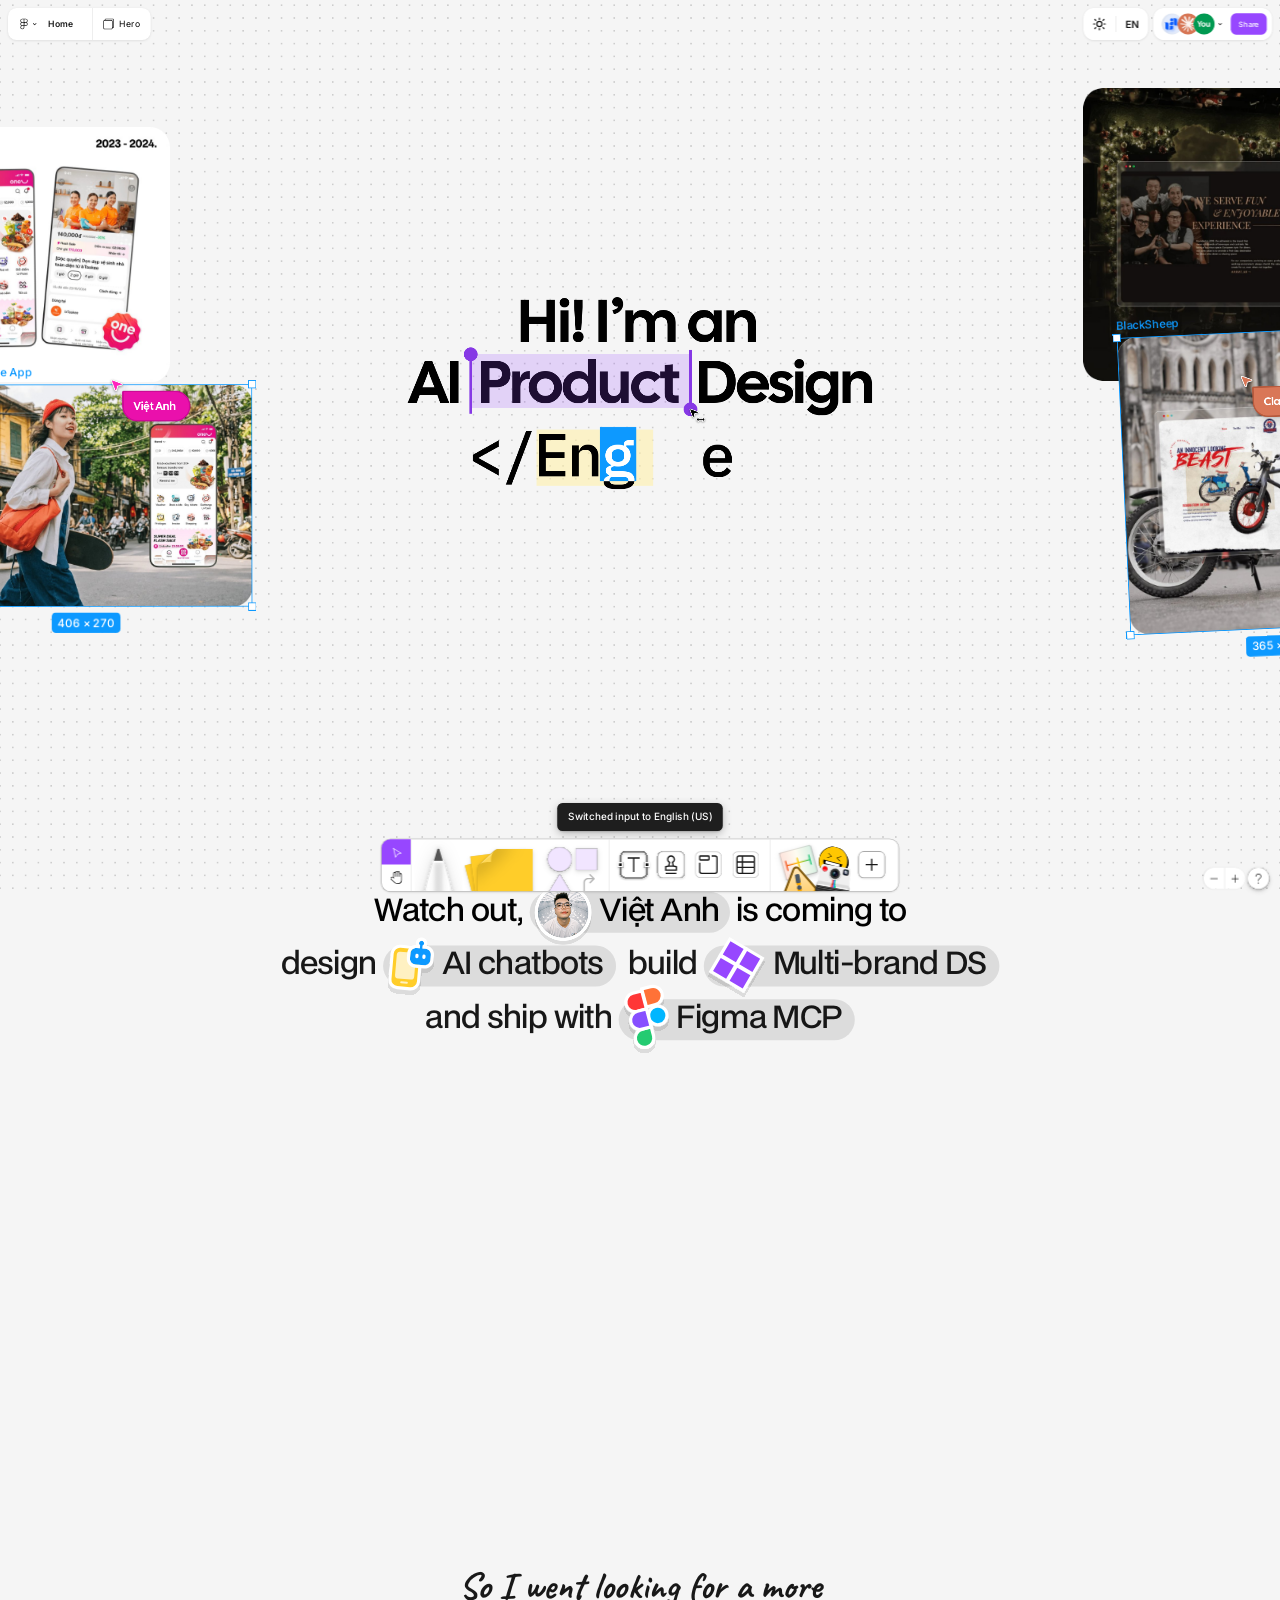
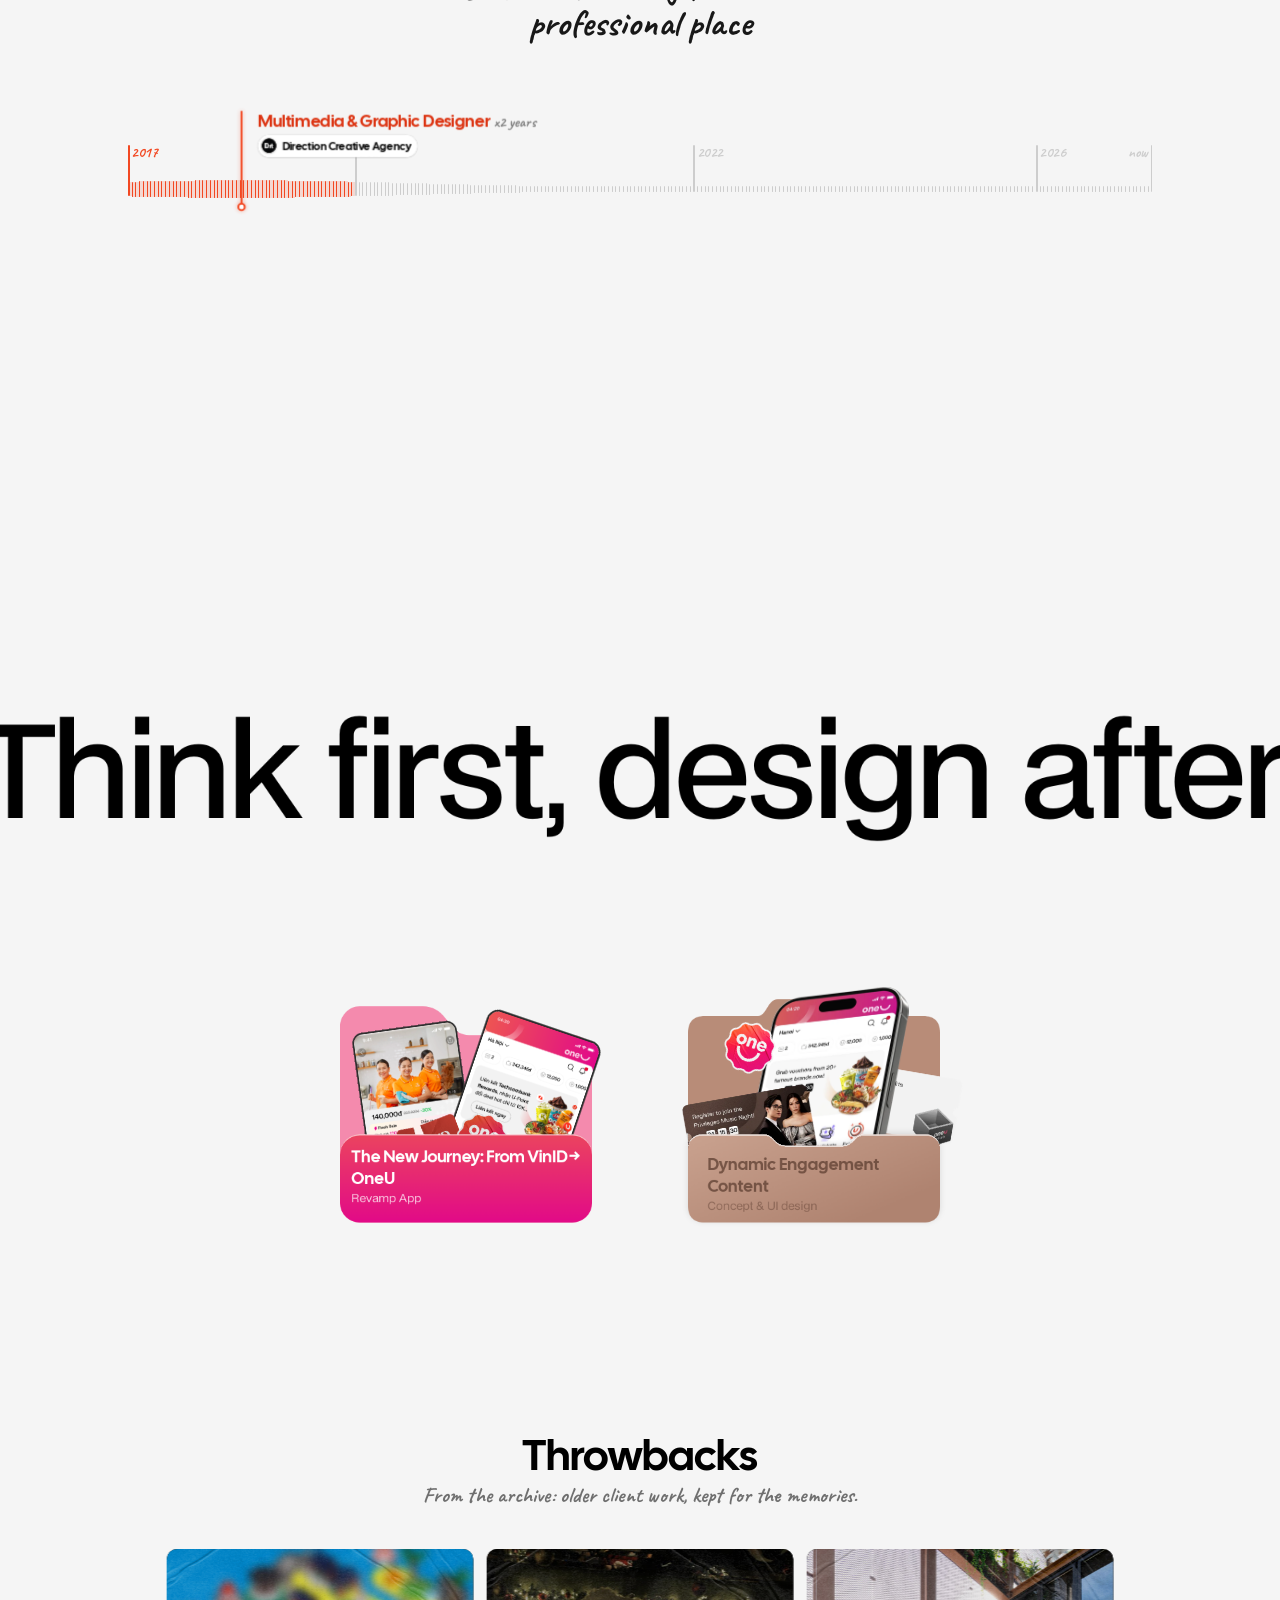
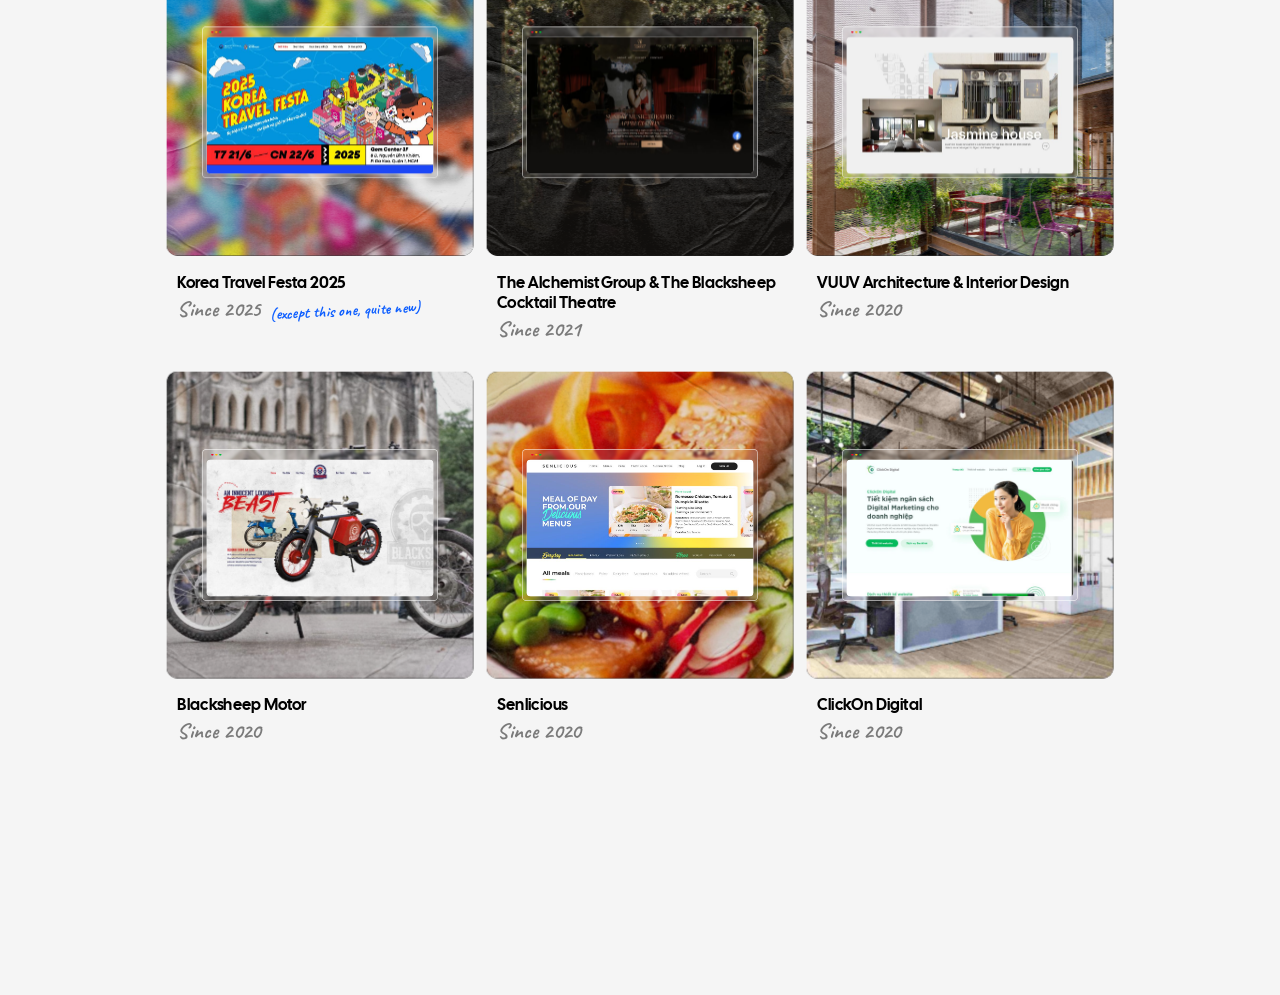
==== index.html @ fad022b9 "Experience copy tweaks, playground aside note in hand-note blue Co-Authored-By: Claude Opus 5.5 <nor" ====
<!doctype html>
<html lang="en">
<head>
<meta charset="utf-8">
<meta name="viewport" content="width=device-width, initial-scale=1">
<title>VietAnh - an AI Product Design &lt;/Engineer&gt;</title>
<link rel="icon" type="image/png" sizes="32x32" href="assets/shared/favicon.png">
<script>if(!matchMedia("(prefers-reduced-motion: reduce)").matches)document.documentElement.classList.add("intro-on")</script>
<script>(function(){var t;try{t=localStorage.getItem("theme")}catch(e){}if(t!=="dark")t="light";document.documentElement.setAttribute("data-theme",t)})()</script>
<script>(function(){var l;try{l=localStorage.getItem("lang")}catch(e){}document.documentElement.lang=l==="vi"?"vi":"en"})()</script>
<link rel="preload" as="image" href="assets/home/avatar/avatar-cutout.png">
<link rel="preload" as="font" type="font/otf" href="assets/shared/fonts/BDOGrotesk-Medium.otf" crossorigin>
<link rel="preload" as="font" type="font/otf" href="assets/shared/fonts/BDOGrotesk-Regular.otf" crossorigin>
<link rel="preconnect" href="https://fonts.googleapis.com">
<link rel="preconnect" href="https://fonts.gstatic.com" crossorigin>
<link href="https://fonts.googleapis.com/css2?family=Bangers&family=Cal+Sans&family=IBM+Plex+Mono:wght@500&family=Inter:wght@400;500;600&display=swap" rel="stylesheet">
<link rel="stylesheet" href="css/base/type.css?v=vfk1">
<link rel="stylesheet" href="css/pages/spotlight.css">
<link rel="stylesheet" href="css/pages/thumb.css">
<link rel="stylesheet" href="css/pages/about.css?v=2">
<link rel="stylesheet" href="css/pages/work.css">
<link rel="stylesheet" href="css/pages/marquee.css">
<link rel="stylesheet" href="css/pages/experience.css?v=2">
<link rel="stylesheet" href="css/pages/playground.css?v=2">
<link rel="stylesheet" href="css/base/theme.css">
<link rel="stylesheet" href="css/base/mobile.css">
</head>
<body>
<div class="dim-overlay" aria-hidden="true"></div>
<section class="thumb" data-stage-w="1920" data-stage-h="1080" data-fit="contain" data-mobile-w="700" data-section-name="Hero">
  <div class="thumb-stage">
   <div class="hero-img hero-img--apps" data-fx="apps"><img src="assets/home/hero/apps.jpg" alt="" decoding="async"></div>
   <div class="hero-img hero-img--street" data-fx="street"><img src="assets/home/hero/street.jpg" alt="" decoding="async"></div>
   <div class="hero-img hero-img--dark" data-fx="dark"><img src="assets/home/hero/dark.jpg" alt="" decoding="async"></div>
   <div class="hero-img hero-img--moto" data-fx="moto"><img src="assets/home/hero/moto.jpg" alt="" decoding="async"></div>
   <div class="hero-pos"><div class="hero-fx">
   <div class="hero-cluster">
    <div class="hl-yellow" aria-hidden="true"></div>
    <div class="framing" aria-hidden="true"><i class="fr-l"></i><i class="fr-t"></i><i class="fr-r"></i><i class="fr-b"></i><i class="fr-h fr-h--tl"></i><i class="fr-h fr-h--tr"></i><i class="fr-h fr-h--bl"></i><i class="fr-h fr-h--br"></i></div>
    <h1 class="headline">
      <span class="hl-hi">Hi! I’m an</span>
      <span class="hl-ai">AI  Product  Design</span>
      <span class="hl-eng">&lt;/Engineer&gt;</span>
    </h1>
    <div class="select" aria-hidden="true">
      <div class="select-bg"></div>
      <div class="handle handle--l"><img src="assets/home/thumb/handle.svg" alt=""><i></i></div>
      <div class="handle handle--r"><img src="assets/home/thumb/handle.svg" alt=""><i></i></div>
    </div>

    <img class="intro-cursor" src="assets/home/thumb/cursor-black-move-h.svg" alt="" aria-hidden="true">
    <div class="badge-vibe"><span>[VIbecode]</span></div>
   </div>
   </div></div>

  </div>
  <div class="toast" role="status" aria-live="polite"></div>
  <div class="pill-left">
    <button class="pl-menu" type="button" aria-haspopup="menu" aria-label="Figma menu"><span class="pl-logo"><img src="assets/home/thumb/figma.svg" alt=""></span><img class="pl-chev" src="assets/shared/icons/chevron.svg" alt=""></button>
    <span class="pl-file">Home</span>
    <span class="pl-div"></span>
    <span class="pl-page"><img src="assets/shared/icons/pages.svg" alt=""><span class="pl-track" id="pl-track" aria-live="polite"><span class="pl-item">Hero</span></span></span>
  </div>

  <div class="sidebar-right">
    <div class="pref-combo">
    <button class="theme-toggle" type="button" aria-label="Switch to dark mode" aria-pressed="false">
      <svg class="tt-sun" viewBox="0 0 24 24" fill="none" stroke="currentColor" stroke-width="2" stroke-linecap="round" aria-hidden="true"><circle cx="12" cy="12" r="4.2"/><path d="M12 2.5v2M12 19.5v2M4.6 4.6l1.4 1.4M18 18l1.4 1.4M2.5 12h2M19.5 12h2M4.6 19.4L6 18M18 6l1.4-1.4"/></svg>
      <svg class="tt-moon" viewBox="0 0 24 24" fill="currentColor" aria-hidden="true"><path d="M20.5 14.6A8.5 8.5 0 0 1 9.4 3.5a8.5 8.5 0 1 0 11.1 11.1z"/></svg>
    </button>
    <span class="pc-div" aria-hidden="true"></span>
    <button class="lang-toggle" type="button" aria-label="Chuyển sang tiếng Việt"><span class="lt-code lt-en">EN</span><span class="lt-code lt-vi">VI</span></button>
    </div>
    <div class="sr-avatar"><img class="sr-av" src="assets/shared/avatars/avatar-1.png" alt=""><img class="sr-av" src="assets/shared/avatars/avatar-2.png" alt=""><img class="sr-av" src="assets/shared/avatars/avatar-you.png" alt=""><img class="sr-chev" src="assets/shared/icons/chevron.svg" alt=""></div>
    <button class="sr-share" type="button">Share</button>
  </div>

  <div class="zoom-help">
    <div class="zoom"><div class="zoom-minus"><i></i></div><img class="zoom-plus" src="assets/home/thumb/zoom-plus.svg" alt=""></div>
    <div class="help"><img src="assets/home/thumb/help-bubble.svg" alt=""></div>
  </div>

  <div class="toolbar">
    <div class="tb-move"><img src="assets/home/thumb/move.svg" alt=""><img src="assets/home/thumb/hand.svg" alt=""></div>
    <span class="tb-div"></span>
    <div class="tb-objects">
      <div class="tb-marker"><img src="assets/home/thumb/marker.svg" alt=""></div>
      <div class="tb-sticky">
        <div class="stack">
          <i class="sq sq3"></i>
          <i class="sq sq2"></i>
          <div class="curly">
            <div class="curly-clip">
              <i class="curly-fill"></i>
              <i class="curly-shadow"></i>
              <img class="curl curl--c" src="assets/home/thumb/curl-color.svg" alt="">
              <img class="curl curl--g" src="assets/home/thumb/curl-glare.svg" alt="">
            </div>
          </div>
        </div>
      </div>
      <img class="tb-shapes" src="assets/home/thumb/shapes.svg" alt="">
    </div>
    <span class="tb-div"></span>
    <div class="tb-flat">
      <span class="fi fi--1"><img src="assets/home/thumb/icon-1.svg" alt=""></span>
      <span class="fi fi--2"><img src="assets/home/thumb/icon-2.svg" alt=""></span>
      <span class="fi fi--3"><img src="assets/home/thumb/icon-3.svg" alt=""></span>
      <span class="fi fi--4"><img src="assets/home/thumb/icon-4.svg" alt=""></span>
    </div>
    <span class="tb-div"></span>
    <div class="tb-insert">
      <span class="ins ins--align"><img src="assets/home/thumb/alignment.svg" alt=""></span>
      <span class="ins ins--alert"><img src="assets/home/thumb/alert.svg" alt=""></span>
      <span class="ins ins--laugh"><span><img src="assets/home/thumb/laugh.svg" alt=""></span></span>
      <span class="ins ins--booth"><span><img src="assets/home/thumb/photobooth.png" alt=""></span></span>
      <span class="ins-plus"><i></i><img src="assets/home/thumb/plus32.svg" alt=""></span>
    </div>
  </div>
</section>

<section class="stage-section about" data-section-name="About">
  <div class="about-fit">
    <!-- the page text: 1920-wide stage, same scale as the hero. Sits below the dim overlay, so it blurs with the rest of the page. -->
    <div class="a-canvas about-stage" id="about-stage">
      <div class="about-block">
        <div class="about-hello">
          <span class="ab-t" data-i18n="about.hi1">Watch out,</span>
          <span class="who-pill"><button class="who-avatar" id="who-avatar" type="button" aria-label="Show contact info" aria-expanded="false"></button><span class="ab-t">Việt Anh</span></span>
          <span class="ab-t" data-i18n="about.hi2">is coming to</span>
        </div>
        <p class="about-skill" id="about-skill">
          <span class="skill-row">
            <span class="ab-t ab-t--skill" data-i18n="about.design">design</span>
            <button class="skill-chip" type="button" data-slot="0"></button>
            <span class="ab-t ab-t--skill" data-i18n="about.build">build</span>
            <button class="skill-chip" type="button" data-slot="1"></button>
          </span>
          <span class="skill-row">
            <span class="ab-t ab-t--skill" data-i18n="about.ship">and ship with</span>
            <button class="skill-chip" type="button" data-slot="2"></button>
          </span>
        </p>
      </div>
    </div>

    <!-- spotlight layers: same canvas geometry, above the dim overlay (z 2). The avatar composition lives here and is always drawn;
         the chip compositions (one per slot) are built by js/pages/about.js. -->
    <div class="a-canvas about-sp" id="about-sp">
      <div class="sp-comp sp-comp--avatar" id="avatar-comp">
        <div class="sp-layer layer--badge">
          <div class="badge-wrap">
            <div class="badge"><img src="assets/home/icons/badge.png" alt=""></div>
          </div>
        </div>

        <div class="sp-layer layer--tagline">
          <div class="pill"><span>#Human Taste, AI Speed</span></div>
        </div>

        <div class="sp-layer layer--card">
          <div class="card">
            <h2 data-i18n="card.title">Feel free to connect!</h2>
            <div class="card-row">
              <div class="col col--left">
                <a class="item" href="tel:+84333442129"><img src="assets/home/icons/phone.svg" alt=""><span>(+84) 333.44.2129</span></a>
                <a class="item" href="mailto:vietanh.ngx29@gmail.com"><img src="assets/home/icons/email.svg" alt=""><span>vietanh.ngx29@gmail.com</span></a>
              </div>
              <div class="col col--right">
                <a class="item item--social" href="https://www.linkedin.com/in/vitan2911/" target="_blank" rel="noopener"><img src="assets/home/icons/linkedin.svg" alt=""><span>/vitan2911</span></a>
                <a class="item item--social item--two" href="https://www.behance.net/vitan2911" target="_blank" rel="noopener"><img src="assets/home/icons/behance.svg" alt=""><img src="assets/home/icons/dribbble.svg" alt=""><span>/vitan2911</span></a>
              </div>
            </div>
          </div>
        </div>

        <div class="sp-layer layer--note">
          <p class="note" data-i18n="about.note">Currently, I am a Lead Design Engineer with 9+ years in design, 5+ of them in Product Design. I build AI-native design systems and team workflows that turn design into production-ready code.</p>
        </div>

        <div class="avatar-group" id="avatar-group">
          <div class="avatar-photo" id="avatar-photo"><img src="assets/home/avatar/avatar-circle.jpg" alt="" decoding="async"></div>
          <div class="person" id="person">
            <img src="assets/home/avatar/avatar-cutout.png" alt="" width="733" height="1100" decoding="async">
          </div>
          <div class="avatar-ring" id="avatar-ring"></div>
        </div>
      </div>
    </div>
  </div>
</section>

<section class="stage-section experience" data-section-name="Experience">
  <div class="exp-fit" data-stage-w="2752" data-mobile-w="860">
    <div class="exp-canvas" id="exp-canvas">
      <p class="exp-quote" aria-live="polite"><span class="exp-quote-t"></span></p>
      <div class="exp-photos" aria-hidden="true">
        <figure class="exp-ph" style="--x: 2027; --y: -156; --w: 130; --h: 174; --r: 17.3deg; --rad: 24px"><img src="assets/home/experience/p01.jpg" alt="" loading="lazy"></figure>
        <figure class="exp-ph" style="--x: 1700; --y: -236; --w: 150; --h: 150; --r: 27.6deg; --rad: 50%"><img src="assets/home/experience/p02.jpg" alt="" loading="lazy"></figure>
        <figure class="exp-ph" style="--x: 2230; --y: 470; --w: 120; --h: 120; --r: -0.6deg; --rad: 50%"><img src="assets/home/experience/p03.jpg" alt="" loading="lazy"></figure>
        <figure class="exp-ph" style="--x: -40; --y: -210; --w: 110; --h: 110; --r: -28.5deg; --rad: 50%"><img src="assets/home/experience/p04.jpg" alt="" loading="lazy"></figure>
        <figure class="exp-ph" style="--x: -140; --y: 300; --w: 160; --h: 160; --r: 27.6deg; --rad: 50%"><img src="assets/home/experience/p05.jpg" alt="" loading="lazy"></figure>
        <figure class="exp-ph" style="--x: 283; --y: -226; --w: 128; --h: 162; --r: 19.3deg; --rad: 24px"><img src="assets/home/experience/p06.jpg" alt="" loading="lazy"></figure>
        <figure class="exp-ph" style="--x: 448; --y: 537; --w: 261; --h: 164; --r: -12.6deg; --rad: 24px"><img src="assets/home/experience/p07.jpg" alt="" loading="lazy"></figure>
        <figure class="exp-ph" style="--x: 1780; --y: 485; --w: 96; --h: 123; --r: -12.7deg; --rad: 24px"><img src="assets/home/experience/p08.jpg" alt="" loading="lazy"></figure>
      </div>
      <div class="exp-bar">
        <div class="exp-zone" data-z="1" data-quote="Back then I knew a little of everything:|from video and photography to design and animation.|But I wasn&#x27;t really good at any of it.~So I went looking for a more professional place|to become a real graphic designer." data-quote-vi="Hồi đó cái gì tôi cũng biết một chút:|từ quay dựng, chụp ảnh, đến thiết kế, animation.|Nhưng chẳng thực sự giỏi cái nào.~Tôi tìm tới một môi trường chuyên nghiệp hơn,|quyết theo nghề graphic designer cho ra trò." data-title="Multimedia &amp; Graphic Designer" data-dur="x2 years" data-co="adayroi.com|Adayroi.com;direction-creative-agency|Direction Creative Agency"></div>
        <div class="exp-zone" data-z="2" data-quote="However, my drawing wasn&#x27;t strong enough|to stand out in graphics.|But I was good at layout and quick with tech.|Web design let me make the most of every strength.~MISA was my first product team,|and my first time building a design system.|But UI &amp; UX alone couldn&#x27;t answer why." data-quote-vi="Tuy nhiên, khả năng vẽ tay không đủ|để tôi bứt phá trong nghề graphic,|bù lại tôi khá giỏi bố cục và nhanh nhạy về công nghệ.|Thiết kế web là chỗ tôi tận dụng được hết thế mạnh.~MISA là môi trường product đầu tiên của tôi,|cũng là lần đầu tôi dựng một Design System.|Nhưng UI &amp; UX vẫn chưa trả lời được câu hỏi tại sao." data-title="UI Designer" data-dur="x2 years" data-co="direction-creative-agency|Direction Creative Agency|1|Web Designer|1 year;misa-jsc|MISA JSC|1|UI Designer|1 year"></div>
        <div class="exp-zone" data-z="3" data-quote="One Mount taught me the product mindset:|always ask why before you start building,|judge whether it&#x27;s worth doing at all,|and balance business goals,|resources and user needs.~At VSF I learned to steer AI and build AI products.|On top of my product and design foundation,|AI let it all compound and speed up,|opening up a lot of room to grow." data-quote-vi="One Mount dạy tôi product mindset:|luôn hỏi tại sao trước khi bắt tay vào làm,|đánh giá được việc này có đáng làm không,|và biết cân bằng giữa mục tiêu kinh doanh,|nguồn lực và nhu cầu người dùng.~Khi sang VSF, tôi học cách kiểm soát AI|và làm sản phẩm AI.|Cộng với nền tư duy product và design có sẵn,|AI giúp tôi cộng dồn và bứt tốc,|mở ra rất nhiều năng lực phát triển." data-title="Product Designer" data-dur="x4 years" data-co="one-mount-group|One Mount Group|3|Sr. Product Designer;vinsmart-future|VinSmart Future|2.4|Design Engineer Lead|1+ years"></div>
        <div class="exp-zone" data-z="4" data-quote="But AI is only as strong|as the foundation of whoever uses it.|Now I guide newcomers to build it, step by step." data-quote-vi="Nhưng AI chỉ mạnh|khi người dùng có nền tảng đủ vững.|Giờ tôi dẫn các bạn mới xây cái nền đó, từng bước một." data-down data-title="Course Instructor" data-dur="&lt;1 year" data-co="ux-foundation|UX Foundation"></div>
      </div>
      <div class="exp-years" aria-hidden="true">
        <span class="exp-yr" data-z="1" style="left: 7px">2017</span><span class="exp-yr" data-z="2" style="left: 495px">2020</span><span class="exp-yr" data-z="3" style="left: 1223px">2022</span><span class="exp-yr" data-z="4" style="left: 1959px">2026</span><span class="exp-yr exp-yr--end" data-z="4" style="left: 2207px" data-i18n="exp.now">now</span>
      </div>
      <div class="exp-ind" aria-hidden="true">
        <span class="exp-line"></span><span class="exp-ring"></span>
        <div class="exp-label"><span class="exp-head"><span class="exp-title"></span><span class="exp-dur"></span></span><span class="exp-pill"><span class="exp-logos"></span><span class="exp-co"></span></span></div>
      </div>
    </div>
    <canvas class="exp-ticks" aria-hidden="true"></canvas>
  </div>
</section>

<section class="stage-section marquee" data-section-name="Work" aria-label="Think first, design after">
  <div class="m-viewport" aria-hidden="true"><div class="m-scale"><div class="m-track">
    <div class="m-group"><span class="m-item"><span class="m-text">Think first, design after</span><span class="m-star">*</span></span><span class="m-item" aria-hidden="true"><span class="m-text">Think first, design after</span><span class="m-star">*</span></span></div>
    <div class="m-group" aria-hidden="true"><span class="m-item"><span class="m-text">Think first, design after</span><span class="m-star">*</span></span><span class="m-item" aria-hidden="true"><span class="m-text">Think first, design after</span><span class="m-star">*</span></span></div>
  </div></div></div>
</section>

<section class="stage-section work" data-section-name="Work" id="work">
  <div class="about-fit work-fit">
    <div class="a-canvas work-stage" id="work-stage">
      <a class="work-card" id="work-card" role="link" tabindex="0" data-href="work/oneu.html" style="left:585px;top:53px" aria-label="OneU: The New Journey, from VinID to OneU"></a>
      <a class="work-card" id="work-card-b" role="link" tabindex="0" data-href="work/dec.html" style="left:1020px;top:53px" aria-label="Dynamic Engagement Content: concept and UI design"></a>
    </div>
    <div class="a-canvas work-sp" id="work-sp"></div>
  </div>
</section>

<section class="stage-section playground" data-section-name="Playground" aria-label="Throwbacks">
  <div class="pg-fit" data-stage-w="1920" data-mobile-w="1480">
    <div class="pg-canvas">
      <header class="pg-head"><div class="pg-hl"><h2 class="pg-title">Throwbacks</h2><p class="pg-sub">From the archive: older client work, kept for the memories.</p></div></header>
      <div class="pg-grid">
        <article class="pg-card pg-card--kto" tabindex="0" data-scenes="tall:kto/full.jpg;kto/h1.jpg|kto/h2.jpg|kto/h3.jpg|kto/h4.jpg;kto/p1.jpg|kto/p2.jpg|kto/p3.jpg" aria-label="Korea Travel Festa 2025, 2025">
          <div class="pg-media">
            <img class="pg-bg" src="assets/home/playground/kto/bg.jpg" alt="" loading="lazy">
            <div class="pg-tex" aria-hidden="true"></div>
            <div class="pg-win">
              <img class="pg-dots" src="assets/home/playground/dots.svg" alt="" width="29" height="3">
              <div class="pg-screen"><img class="pg-scene" src="assets/home/playground/kto/win.jpg" alt="Korea Travel Festa 2025 homepage" loading="lazy"></div>
            </div>
          </div>
          <div class="pg-text"><h3 class="pg-name">Korea Travel Festa 2025</h3><p class="pg-kind">Since 2025 <span class="pg-aside">(except this one, quite new)</span></p></div>
        </article>
        <article class="pg-card pg-card--alchemist" tabindex="0" data-scenes="tall:alchemist/full.jpg;tall:alchemist/bs.jpg;alchemist/n1.jpg|alchemist/n2.jpg|alchemist/n3.jpg|alchemist/n4.jpg;alchemist/b1.jpg|alchemist/b2.jpg|alchemist/b3.jpg|alchemist/b4.jpg" aria-label="The Alchemist Group &amp; The Blacksheep Cocktail Theatre, 2021">
          <div class="pg-media">
            <img class="pg-bg" src="assets/home/playground/alchemist/bg.jpg" alt="" loading="lazy">
            <div class="pg-tex" aria-hidden="true"></div>
            <div class="pg-win">
              <img class="pg-dots" src="assets/home/playground/dots.svg" alt="" width="29" height="3">
              <div class="pg-screen"><img class="pg-scene" src="assets/home/playground/alchemist/win.jpg" alt="The Alchemist Group homepage" loading="lazy"></div>
            </div>
          </div>
          <div class="pg-text"><h3 class="pg-name">The Alchemist Group &amp; The Blacksheep Cocktail Theatre</h3><p class="pg-kind">Since 2021</p></div>
        </article>
        <article class="pg-card pg-card--vuuv" tabindex="0" data-scenes="tall:vuuv/full.jpg;vuuv/d1.jpg|vuuv/d2.jpg|vuuv/d3.jpg|vuuv/d4.jpg|vuuv/d5.jpg|vuuv/d6.jpg;vuuv/h2.jpg|vuuv/h3.jpg|vuuv/h4.jpg|vuuv/h5.jpg|vuuv/p1.jpg|vuuv/p2.jpg|vuuv/p3.jpg" aria-label="VUUV Architecture &amp; Interior Design, 2020">
          <div class="pg-media">
            <img class="pg-bg" src="assets/home/playground/vuuv/bg.jpg" alt="" loading="lazy">
            <div class="pg-tex" aria-hidden="true"></div>
            <div class="pg-win">
              <img class="pg-dots" src="assets/home/playground/dots.svg" alt="" width="29" height="3">
              <div class="pg-screen"><img class="pg-scene" src="assets/home/playground/vuuv/h1.jpg" alt="VUUV homepage: Jasmine house" loading="lazy"></div>
            </div>
          </div>
          <div class="pg-text"><h3 class="pg-name">VUUV Architecture &amp; Interior Design</h3><p class="pg-kind">Since 2020</p></div>
        </article>
        <article class="pg-card pg-card--motor" tabindex="0" data-scenes="motor/s1.jpg|motor/s2.jpg;motor/shot.jpg" aria-label="Blacksheep Motor, 2020">
          <div class="pg-media">
            <img class="pg-bg" src="assets/home/playground/motor/bg.jpg" alt="" loading="lazy">
            <div class="pg-tex" aria-hidden="true"></div>
            <div class="pg-win">
              <img class="pg-dots" src="assets/home/playground/dots.svg" alt="" width="29" height="3">
              <div class="pg-screen"><img class="pg-scene" src="assets/home/playground/motor/win.jpg" alt="Blacksheep Motor homepage" loading="lazy"></div>
            </div>
          </div>
          <div class="pg-text"><h3 class="pg-name">Blacksheep Motor</h3><p class="pg-kind">Since 2020</p></div>
        </article>
        <article class="pg-card pg-card--senlicious" tabindex="0" data-scenes="tall:senlicious/full.jpg;tall:senlicious/menu.jpg;senlicious/h1.jpg|senlicious/h2.jpg|senlicious/h4.jpg|senlicious/h6.jpg;senlicious/m1.jpg|senlicious/m2.jpg" aria-label="Senlicious, 2020">
          <div class="pg-media">
            <img class="pg-bg" src="assets/home/playground/senlicious/bg.jpg" alt="" loading="lazy">
            <div class="pg-tex" aria-hidden="true"></div>
            <div class="pg-win">
              <img class="pg-dots" src="assets/home/playground/dots.svg" alt="" width="29" height="3">
              <div class="pg-screen"><img class="pg-scene" src="assets/home/playground/senlicious/win.jpg" alt="Senlicious menu page" loading="lazy"></div>
            </div>
          </div>
          <div class="pg-text"><h3 class="pg-name">Senlicious</h3><p class="pg-kind">Since 2020</p></div>
        </article>
        <article class="pg-card pg-card--clickon" tabindex="0" data-scenes="tall:clickon/full.jpg;tall:clickon/design.jpg;clickon/t1.jpg|clickon/t3.jpg;clickon/g1.jpg|clickon/g2.jpg|clickon/g3.jpg" aria-label="ClickOn Digital, 2020">
          <div class="pg-media">
            <img class="pg-bg" src="assets/home/playground/clickon/bg.jpg" alt="" loading="lazy">
            <div class="pg-tex" aria-hidden="true"></div>
            <div class="pg-win">
              <img class="pg-dots" src="assets/home/playground/dots.svg" alt="" width="29" height="3">
              <div class="pg-screen"><img class="pg-scene" src="assets/home/playground/clickon/win.jpg" alt="ClickOn Digital homepage" loading="lazy"></div>
            </div>
          </div>
          <div class="pg-text"><h3 class="pg-name">ClickOn Digital</h3><p class="pg-kind">Since 2020</p></div>
        </article>
      </div>
    </div>
  </div>
</section>

<main class="page">
  <section class="outro" data-section-name="Outro">
  </section>
</main>
<div class="cursor-layer" id="cursor-layer" aria-hidden="true">
  <div class="cursor cursor--pink"><img class="cursor-arrow" src="assets/home/thumb/cursor-pink.svg" alt=""><span class="cursor-chip">Việt Anh</span></div>
  <div class="cursor cursor--yellow"><img class="cursor-arrow" src="assets/home/thumb/cursor-claude.svg" alt=""><span class="cursor-chip">Claude-chan</span></div>
</div>
<script src="js/pages/lang.js?v=3"></script>
<script src="js/pages/fit-stage.js"></script>
<script src="js/pages/thumb.js"></script>
<script src="js/pages/img-enter.js"></script>
<script src="js/pages/intro.js"></script>
<script src="js/pages/spotlight.js"></script>
<script src="js/pages/about.js"></script>
<script src="js/pages/work.js"></script>
<script src="js/pages/marquee.js"></script>
<script src="js/pages/experience.js"></script>
<script src="js/pages/playground.js"></script>
<script src="js/pages/scroll-fx.js"></script>
<script src="js/pages/section-indicator.js"></script>
<script src="js/pages/theme.js"></script>
<script src="js/pages/cursor-guide.js"></script>
</body>
</html>
---- css/base/type.css ----
/* ==========================================================================
   Type system. One token set per Figma text style, same names as Figma.
   Load this file FIRST (before spotlight / thumb / about / work), in index.html and work/oneu.html.

   Per style:
     --type-<style>-font  shorthand for the `font` property (weight size/line-height family)
     --type-<style>-ls    letter-spacing
     .t-<style>           utility class that applies both

   Figma style       token             font                          letter-spacing   used for
   ----------------  ----------------  ----------------------------  ---------------  ------------------------------------------------
   Display/Hero      display-hero      Cal Sans 400 140 / normal     -2%              hero "Hi! I'm an", "AI Product Design"
   Display/Code      display-code      IBM Plex Mono 500 140 / .9    -7px             hero </Engineer>, typing caret glyph
   Heading/H1        heading-h1        BDO Grotesk 500 48 / .9       -2%              About sentence, skill chip labels
   Heading/Title     heading-title     Cal Sans 400 24 / 31          0                Work card title, Work spotlight title line 1, contact card title
   Heading/Tagline   heading-tagline   Cal Sans 400 22 / normal      0                avatar spotlight pill "#Human Taste, AI Speed"
   Body/L            body-l            BDO Grotesk 400 18 / 24       -2%              Work spotlight title line 2, contact items
   Body/M            body-m            BDO Grotesk 400 16 / 20       0                Work card description
   Note/Handwritten  note-handwritten  Caveat 700 32 / 37            0                handwritten notes (avatar note, Work note)
   Note/Quote        note-quote        Caveat 700 80 / 80            0                Experience stage quote (Figma 3988:47590)
   Label/Glyph       label-glyph       BDO Grotesk 500 20 / 1        -2%              letter fallback in chip icon tiles
   Figma/Regular     figma-regular     Inter 400 13 / 22             0                fake Figma page name
   Figma/Strong      figma-strong      Inter 600 13 / 22             0                fake Figma file name
   Figma/Small       figma-small       Inter 500 11 / 16             .5%              cursor name chips, share button, image selection labels
   Figma/Toast       figma-toast       Inter 500 15 / 22             0                toast
   Fun/Badge         fun-badge         Bangers 400 80 / 1.1          0                [VIbecode] sticker
   Figma/Cursor      figma-cursor      Cal Sans 400 24 / 32          0                cursor name chips ("Việt Anh", "Claude-chan", "You")
   Display/Marquee   display-marquee   BDO Grotesk 500 160 / .9      -2%              marquee "Think first, design after" text
   Display/Asterisk  display-asterisk  Cal Sans 400 160 / .9         -2%              marquee asterisk
   Heading/Title-XXL heading-title-xxl Cal Sans 400 64 / 72          0                section titles (Throwbacks)
   Heading/Title-XL  heading-title-xl  Cal Sans 400 36 / 44          0                Experience role title, big section titles
   Heading/Title-L   heading-title-l   Cal Sans 400 28 / 36          0                step between Title 24 and Title-XL 36
   Heading/Title-S   heading-title-s   Cal Sans 400 20 / 26          0                small titles, sub cards
   Heading/H2        heading-h2        BDO Grotesk 500 36 / 40       -2%              heading under H1
   Heading/H3        heading-h3        BDO Grotesk 500 28 / 32       -2%              sub-heading
   Body/XL           body-xl           BDO Grotesk 400 20 / 28       -2%              lead paragraph
   Body/S            body-s            BDO Grotesk 400 14 / 18       0                captions
   Body/XS           body-xs           BDO Grotesk 400 12 / 16       0                meta, dates

   Families are tokens too, for containers that only set a family.
   BDO Grotesk is not on Google Fonts: its OTFs are served from assets/shared/fonts.
   ========================================================================== */

@font-face { font-family: "BDO Grotesk"; font-weight: 400; font-style: normal; font-display: swap; src: url("../../assets/shared/fonts/BDOGrotesk-Regular.otf") format("opentype"); }
@font-face { font-family: "BDO Grotesk"; font-weight: 500; font-style: normal; font-display: swap; src: url("../../assets/shared/fonts/BDOGrotesk-Medium.otf") format("opentype"); }
/* Caveat 700 with full Vietnamese (Google's Caveat lacks hỏi / ơ ư): VFK - Caveat Bold 1.004, OFL (see VFK-Caveat-OFL.txt). Kept the family name "Caveat" so every existing rule picks it up. */
@font-face { font-family: "Caveat"; font-weight: 700; font-style: normal; font-display: swap; src: url("../../assets/shared/fonts/VFK-Caveat-Bold.woff2") format("woff2"); }

:root {
  /* families */
  --type-family-bdo: "BDO Grotesk", "Inter", system-ui, sans-serif;
  --type-family-cal: "Cal Sans", sans-serif;
  --type-family-plex: "IBM Plex Mono", monospace;
  --type-family-inter: "Inter", system-ui, sans-serif;
  --type-family-caveat: "Caveat", cursive;
  --type-family-bangers: "Bangers", cursive;

  /* Display/Hero */
  --type-display-hero-font: 400 140px/normal var(--type-family-cal);
  --type-display-hero-ls: -0.02em;
  /* Display/Code */
  --type-display-code-font: 500 140px/.9 var(--type-family-plex);
  --type-display-code-ls: -7px;   /* was -15.4px (-11%); opened up 2026-11-24 */
  /* Heading/H1 */
  --type-heading-h1-font: 500 48px/.9 var(--type-family-bdo);
  --type-heading-h1-ls: -0.02em;
  /* Heading/Title */
  --type-heading-title-font: 400 24px/31px var(--type-family-cal);
  --type-heading-title-ls: 0;
  /* Heading/Tagline */
  --type-heading-tagline-font: 400 22px/normal var(--type-family-cal);
  --type-heading-tagline-ls: 0;
  /* Body/L */
  --type-body-l-font: 400 18px/24px var(--type-family-bdo);
  --type-body-l-ls: -0.02em;
  /* Body/M */
  --type-body-m-font: 400 16px/20px var(--type-family-bdo);
  --type-body-m-ls: 0;
  /* Note/Handwritten */
  --type-note-handwritten-font: 700 32px/37px var(--type-family-caveat);
  --type-note-handwritten-ls: 0;
  --type-note-quote-font: 700 80px/80px var(--type-family-caveat);
  --type-note-quote-ls: 0;
  /* Label/Glyph */
  --type-label-glyph-font: 500 20px/1 var(--type-family-bdo);
  --type-label-glyph-ls: -0.02em;
  /* Figma/Regular */
  --type-figma-regular-font: 400 13px/22px var(--type-family-inter);
  --type-figma-regular-ls: 0;
  /* Figma/Strong */
  --type-figma-strong-font: 600 13px/22px var(--type-family-inter);
  --type-figma-strong-ls: 0;
  /* Figma/Small */
  --type-figma-small-font: 500 11px/16px var(--type-family-inter);
  --type-figma-small-ls: .005em;
  /* Figma/Toast */
  --type-figma-toast-font: 500 15px/22px var(--type-family-inter);
  --type-figma-toast-ls: 0;
  /* Fun/Badge */
  --type-fun-badge-font: 400 80px/1.1 var(--type-family-bangers);
  --type-fun-badge-ls: 0;
  /* Figma/Cursor */
  --type-figma-cursor-font: 400 24px/32px var(--type-family-cal);
  --type-figma-cursor-ls: 0;
  /* Display/Marquee */
  --type-display-marquee-font: 500 160px/.9 var(--type-family-bdo);
  --type-display-marquee-ls: -0.02em;
  /* Display/Asterisk */
  --type-display-asterisk-font: 400 160px/.9 var(--type-family-cal);
  --type-display-asterisk-ls: -0.02em;
  /* Heading/Title-XXL */
  --type-heading-title-xxl-font: 400 64px/72px var(--type-family-cal);
  --type-heading-title-xxl-ls: 0;
  /* Heading/Title-XL */
  --type-heading-title-xl-font: 400 36px/44px var(--type-family-cal);
  --type-heading-title-xl-ls: 0;
  /* Heading/Title-L */
  --type-heading-title-l-font: 400 28px/36px var(--type-family-cal);
  --type-heading-title-l-ls: 0;
  /* Heading/Title-S */
  --type-heading-title-s-font: 400 20px/26px var(--type-family-cal);
  --type-heading-title-s-ls: 0;
  /* Heading/H2 */
  --type-heading-h2-font: 500 36px/40px var(--type-family-bdo);
  --type-heading-h2-ls: -0.02em;
  /* Heading/H3 */
  --type-heading-h3-font: 500 28px/32px var(--type-family-bdo);
  --type-heading-h3-ls: -0.02em;
  /* Body/XL */
  --type-body-xl-font: 400 20px/28px var(--type-family-bdo);
  --type-body-xl-ls: -0.02em;
  /* Body/S */
  --type-body-s-font: 400 14px/18px var(--type-family-bdo);
  --type-body-s-ls: 0;
  /* Body/XS */
  --type-body-xs-font: 400 12px/16px var(--type-family-bdo);
  --type-body-xs-ls: 0;
}

.t-display-hero { font: var(--type-display-hero-font); letter-spacing: var(--type-display-hero-ls); }
.t-display-code { font: var(--type-display-code-font); letter-spacing: var(--type-display-code-ls); }
.t-heading-h1 { font: var(--type-heading-h1-font); letter-spacing: var(--type-heading-h1-ls); }
.t-heading-title { font: var(--type-heading-title-font); letter-spacing: var(--type-heading-title-ls); }
.t-heading-tagline { font: var(--type-heading-tagline-font); letter-spacing: var(--type-heading-tagline-ls); }
.t-body-l { font: var(--type-body-l-font); letter-spacing: var(--type-body-l-ls); }
.t-body-m { font: var(--type-body-m-font); letter-spacing: var(--type-body-m-ls); }
.t-note-handwritten { font: var(--type-note-handwritten-font); letter-spacing: var(--type-note-handwritten-ls); }
.t-note-quote { font: var(--type-note-quote-font); letter-spacing: var(--type-note-quote-ls); }
.t-label-glyph { font: var(--type-label-glyph-font); letter-spacing: var(--type-label-glyph-ls); }
.t-figma-regular { font: var(--type-figma-regular-font); letter-spacing: var(--type-figma-regular-ls); }
.t-figma-strong { font: var(--type-figma-strong-font); letter-spacing: var(--type-figma-strong-ls); }
.t-figma-small { font: var(--type-figma-small-font); letter-spacing: var(--type-figma-small-ls); }
.t-figma-toast { font: var(--type-figma-toast-font); letter-spacing: var(--type-figma-toast-ls); }
.t-fun-badge { font: var(--type-fun-badge-font); letter-spacing: var(--type-fun-badge-ls); }
.t-figma-cursor { font: var(--type-figma-cursor-font); letter-spacing: var(--type-figma-cursor-ls); }
.t-display-marquee { font: var(--type-display-marquee-font); letter-spacing: var(--type-display-marquee-ls); }
.t-display-asterisk { font: var(--type-display-asterisk-font); letter-spacing: var(--type-display-asterisk-ls); }
.t-heading-title-xl { font: var(--type-heading-title-xl-font); letter-spacing: var(--type-heading-title-xl-ls); }
.t-heading-title-l { font: var(--type-heading-title-l-font); letter-spacing: var(--type-heading-title-l-ls); }
.t-heading-title-s { font: var(--type-heading-title-s-font); letter-spacing: var(--type-heading-title-s-ls); }
.t-heading-h2 { font: var(--type-heading-h2-font); letter-spacing: var(--type-heading-h2-ls); }
.t-heading-h3 { font: var(--type-heading-h3-font); letter-spacing: var(--type-heading-h3-ls); }
.t-body-xl { font: var(--type-body-xl-font); letter-spacing: var(--type-body-xl-ls); }
.t-body-s { font: var(--type-body-s-font); letter-spacing: var(--type-body-s-ls); }
.t-body-xs { font: var(--type-body-xs-font); letter-spacing: var(--type-body-xs-ls); }
---- css/pages/spotlight.css ----
:root {
  --blue: #0D5EFF;
  --ink: #0C0C0C;
  --dim: rgba(229, 229, 229, .5);   /* spotlight dim overlay */
  --text-muted: rgba(0, 0, 0, .55);
}

* { box-sizing: border-box; }
html { -webkit-text-size-adjust: 100%; }
body {
  margin: 0;
  background: var(--canvas, #E5E5E5);
  color: var(--ink);
  font-family: var(--type-family-bdo);
  overflow-x: hidden;
}

.page {
  max-width: 1000px;
  margin: 0 auto;
  padding: 64px 16px 96px;
}

.page { position: relative; } /* no z-index: must not form a stacking context, so .stage-section can sit above .dim-overlay */
.dim-overlay {
  position: fixed; inset: 0;
  z-index: 1;
  background: var(--dim);
  -webkit-backdrop-filter: blur(6px);
  backdrop-filter: blur(6px);
  pointer-events: none;
  opacity: 0;
  visibility: hidden;
  transition: opacity 180ms ease-out, visibility 0s linear 180ms;
}
body.is-spotlight .dim-overlay {
  opacity: 1;
  visibility: visible;
  transition: opacity 200ms ease-out, visibility 0s;
}

.outro { margin-top: 32px; text-align: center; }
.outro p { margin: 0 auto; }

/* ---------- spotlight composition (js/pages/spotlight.js engine; one .sp-comp per source) ----------
   The comp is a design-space box: layers are authored in design px, the engine places the comp
   (translate + scale) so the source element lands where the avatar circle is in the design. */
.sp-comp {
  position: absolute;
  left: 0; top: 0;
  transform-origin: 0 0;
  perspective: 900px;
  pointer-events: none;
}
.sp-comp--avatar { width: 820px; height: 550px; }
/* another spotlight is open: the always-drawn avatar dims like the rest of the page (same look as .dim-overlay) */
.sp-comp.is-dim {
  opacity: .5;
  filter: blur(6px);
  transition: opacity 200ms ease-out, filter 200ms ease-out;
}
.sp-comp:not(.is-dim) { transition: opacity 180ms ease-out, filter 180ms ease-out; }

.sp-layer {
  position: absolute;
  transform-origin: 50% 50%;
  transform: translate(var(--dx), var(--dy)) scale(var(--s0)) rotate(var(--r0));
  opacity: 0;
  visibility: hidden;
  pointer-events: none;
  backface-visibility: hidden;
  will-change: transform, opacity;
}
.sp-comp.is-open .sp-layer { pointer-events: auto; }

/* start offsets: (circle center 274.56,407.09) minus each layer's box center */
.layer--badge {
  left: 0; top: 162px; width: 122.84px; height: 120.32px;
  --dx: 213.14px; --dy: 184.93px; --s0: .4; --r0: -25deg;
  --d-in: 20ms; --d-out: 30ms;
}
.layer--tagline {
  left: 238.91px; top: 19.11px; width: 265.62px; height: 70.67px;
  --dx: -97.16px; --dy: 352.65px; --s0: .4; --r0: 20deg;
  --d-in: 40ms; --d-out: 15ms;
}
.layer--note {
  left: 28px; top: 539px; width: 470px; height: 160px;
  --dx: 11.46px; --dy: -211.97px; --s0: .4; --r0: -12deg;
  --d-in: 80ms; --d-out: 0ms;
}
.layer--card {
  left: 419.91px; top: 162px; width: 399.8px; height: 156.1px;
  --dx: -345.25px; --dy: 167.04px; --s0: .4; --r0: -30deg;
  --d-in: 60ms; --d-out: 0ms;
}
/* paint order bottom -> top: badge, tagline, card, person */
.layer--badge { z-index: 1; }
.layer--tagline { z-index: 2; }
.layer--card { z-index: 3; }
.layer--note { z-index: 3; }

/* ---------- person (masked cut-out, grows out of the circle) ---------- */
.avatar-group {
  position: absolute;
  z-index: 4;
  left: 193.249px; top: 340.616px;
  width: 150.608px; height: 207.819px;
  overflow: visible;
  transform-origin: 87.40px 208.47px;
  transform: scale(1);
  pointer-events: none;
  backface-visibility: hidden;
  will-change: transform;
}
.avatar-photo {
  position: absolute;
  left: -1.292px; top: -16.088px;
  width: 165px; height: 165px;
  border-radius: 50%;
  overflow: hidden;
  opacity: 1;
  will-change: opacity;
}
.avatar-ring {
  position: absolute;
  left: -1.292px; top: -16.088px;
  width: 165px; height: 165px;
  border-radius: 50%;
  pointer-events: none;
  opacity: 1;
  will-change: opacity;
}
.avatar-photo img {
  position: absolute;
  left: 0; top: -14.87%;
  width: 100%; height: 150%;
  display: block; max-width: none;
}
.person {
  position: absolute;
  left: 0; top: 0;
  width: 150.608px; height: 207.819px;
  overflow: hidden;
  clip-path: circle(82.5px at 81.208px 66.412px);
  -webkit-mask-image: linear-gradient(to bottom, #000 0%, rgba(0,0,0,.9) 66.01%, transparent 93.27%);
  mask-image: linear-gradient(to bottom, #000 0%, rgba(0,0,0,.9) 66.01%, transparent 93.27%);
  -webkit-mask-repeat: no-repeat; mask-repeat: no-repeat;
  pointer-events: none;
}
.person img {
  position: absolute;
  left: -42.8px; top: -40.748px;
  width: 248.567px; height: 248.567px;
  object-fit: contain;
  display: block; max-width: none;
  user-select: none; -webkit-user-drag: none;
}
.sp-comp.is-open .person { pointer-events: auto; }

/* ---------- badge ---------- */
.badge-wrap {
  width: 100%; height: 100%;
  display: flex; align-items: center; justify-content: center;
}
.badge {
  position: relative;
  flex: none;
  width: 106.128px; height: 103px;
}
/* one PNG @2x from Figma: badge rotated -10.3deg with its shadows, centred on the 106x103 box, 160x160 canvas */
.badge img {
  position: absolute; left: 50%; top: 50%;
  width: 160px; height: 160px; margin: -80px 0 0 -80px;
  display: block; max-width: none; pointer-events: none;
}

/* ---------- tagline ---------- */
.layer--tagline { display: flex; align-items: center; justify-content: center; }
.pill {
  height: 57px;
  padding: 16px 16px 20px;
  background: var(--bg-white, #fff);
  border-radius: 28px;
  filter: drop-shadow(1px 1px .5px rgba(0, 0, 0, .25));
  transform: rotate(3deg);
  white-space: nowrap;
}
.pill span {
  display: block;
  font: var(--type-heading-tagline-font);
  letter-spacing: var(--type-heading-tagline-ls);
  color: var(--ink);
}

/* ---------- handwritten note under the person (Figma 3789:32186, in the 820x550 composition) ---------- */
.note {
  margin: 0; width: 470px;
  font: var(--type-note-handwritten-font); line-height: 1; /* exception: kept at 1 (32px); Figma style says 37px */
  letter-spacing: var(--type-note-handwritten-ls); text-align: center;
  color: var(--ink); text-decoration: none;
}

/* ---------- contact card ---------- */
.layer--card { display: flex; align-items: center; justify-content: center; }
.card {
  flex: none;
  width: 420px; /* was 391: BDO Grotesk is wider than the old face, the email row needed the room */
  padding: 16px;
  background: var(--bg-white, #fff);
  border-radius: 28px;
  box-shadow: 1px 1px 1px rgba(0, 0, 0, .25);
  transform: rotate(-4.62deg);
  display: flex; flex-direction: column; gap: 8px;
}
.card h2 {
  margin: 0;
  font: var(--type-heading-title-font);
  letter-spacing: var(--type-heading-title-ls);
  color: var(--blue);
}
.card-row { display: flex; justify-content: space-between; }
.col { display: flex; flex-direction: column; gap: 5px; }
.col--left { width: auto; }
.col--right { width: auto; }
.item {
  display: flex; align-items: center; gap: 9.91px;
  height: 24px;
  font: var(--type-body-l-font); letter-spacing: var(--type-body-l-ls);
  color: var(--ink);
  text-decoration: none;
  white-space: nowrap;
}
.item img { flex: none; width: 15.867px; height: 16px; display: block; }
.item--two img + img { margin-left: -3.91px; } /* icons sit 6px apart */
.item--social span { text-decoration: underline; }
.item:focus-visible { outline: 2px solid var(--blue); outline-offset: 2px; border-radius: 4px; }

/* ---------- reduced motion: crossfade only ---------- */
@media (prefers-reduced-motion: reduce) {
  /* JS snaps the person / photo; satellites only cross-fade */
  .sp-layer, .sp-comp.is-open .sp-layer {
    transform: none !important;
    opacity: 0 !important;
    visibility: hidden !important;
    transition: opacity 200ms linear, visibility 0s linear 200ms;
  }
  .sp-comp.is-open .sp-layer {
    opacity: 1 !important;
    visibility: visible !important;
    transition: opacity 200ms linear, visibility 0s;
  }
  .dim-overlay, body.is-spotlight .dim-overlay { transition: opacity 200ms linear, visibility 0s; }
}
---- css/pages/thumb.css ----
:root {
  /* Figma "AID Slide" variables */
  --text-strong: #000;           /* headline, About / Marquee / Work text (no Figma variable) */
  --text-default: rgba(0, 0, 0, .9);
  --text-white: #fff;
  --text-tertiary: rgba(0, 0, 0, .3);
  --object-quaternary: rgba(0, 0, 0, .16);   /* fainter black overlay: inactive Experience ticks (Figma object/quaternary) */
  --border-default: #e6e6e6;
  --bg-white: #fff;
  --bg-subtle: #f5f5f5;
  --canvas: #f5f5f5;              /* page canvas colour = the tile image's base (bg-dot.png) */
  --canvas-tile: url("../../assets/home/thumb/bg-dot.png");   /* Figma AID1 2089:10287: 32px image, Tile x0.5 */
  --canvas-tile-size: 16px;
  --accent-blue-solid: #0d99ff;
  --accent-purple-solid: #9747ff;
  --accent-purple-subtle: #f1e5ff;
  --accent-purple-text: #8638e5;
  --accent-yellow-solid: #ffcd29;
  --accent-pink-solid: #ff24bd;
  --accent-pink-text: #ea10ac;
  --ramp-pink-700: #cb0b96;
  --accent-red-solid: #f24822;
  --accent-green-solid: #14ae5c;
  --ramp-green-600: #009951;
  --ramp-green-700: #008043;
  --ramp-yellow-700: #e5a000;
  --cursor-scale: .7; /* wandering cursors, relative to the Figma size */
  /* no Figma variable */
  --engineer-highlight: rgba(255, 241, 171, .6);
  --chrome-shadow: 0 0 .5px rgba(0, 0, 0, .18), 0 3px 8px rgba(0, 0, 0, .1), 0 1px 3px rgba(0, 0, 0, .1);
  --chrome-drop: drop-shadow(0 1px 1.5px rgba(0, 0, 0, .1)); /* Figma figjam.pill.left / sidebar.right */
  --chrome-ui-shadow: 0 1px 3px rgba(0, 0, 0, .1); /* Figma DLT/DLT frame and Zoom */
}

/* ---------- first scene: 1920x1080 stage, contained in the viewport ---------- */
/* whole-site canvas: fixed dotted layer behind every section (sections stay transparent) */
body::before {
  --s: var(--stage-scale, 1);
  --g: calc(var(--canvas-tile-size) * var(--s));
  --o: calc(50% - 960px * var(--s)) calc(50% - 540px * var(--s));
  content: "";
  position: fixed; inset: 0; z-index: -1; pointer-events: none;
  /* same recipe as Figma: one image with a single dot in the middle, tiled (light / dark swap --canvas-tile, see css/base/theme.css) */
  background: var(--canvas) var(--canvas-tile) var(--o) / var(--g) var(--g) repeat;
}
.thumb {
  position: relative;
  width: 100%;
  height: 100vh;
  height: 100svh;
  overflow: hidden;
  color: var(--text-default);
  font-family: var(--type-family-inter);
}
.thumb-stage {
  position: absolute;
  left: calc(50% - 960px * var(--stage-scale, 1));
  top: calc(50% - 540px * var(--stage-scale, 1));
  width: 1920px; height: 1080px;
  transform-origin: 0 0;
  scale: var(--stage-scale, 1);
}
.thumb * { box-sizing: border-box; }
.thumb img { display: block; max-width: none; }
.thumb i { display: block; font-style: normal; }
.thumb-stage > *:not(.cursor), .hero-cluster > * { position: absolute; }
.pill-left, .sidebar-right, .zoom-help, .toolbar { position: fixed; pointer-events: none; }
/* FigJam chrome: fixed to the viewport edges, sized by --chrome-scale (not the stage scale).
   z 3 at rest: above the page (stage z 2). Spotlight open: z 0, so .dim-overlay (z 1) dims it and the stage (z 2) sits on top.
   Restoring to z 3 waits 180ms (= the overlay's fade-out) so the chrome never flashes undimmed mid-fade. */
.pill-left, .sidebar-right, .zoom-help, .toolbar { --s: var(--chrome-scale, 1); scale: var(--s); z-index: 3; transition: z-index 0s linear 180ms; }
body.is-spotlight .pill-left, body.is-spotlight .sidebar-right, body.is-spotlight .zoom-help, body.is-spotlight .toolbar { z-index: 0; transition: z-index 0s; }

/* hero text cluster: transparent wrapper (same box as the stage); only the intro entrance transforms it */
.hero-cluster { position: absolute; left: 0; top: 0; width: 1920px; height: 1080px; transform-origin: 960px 458px; pointer-events: none; }
/* Figma "Frame 2147228506" is the cluster at 0.616x (AI line 664px wide vs 1077px): static scale + translate on .hero-pos.
   .hero-fx carries the scroll effect (js/pages/scroll-fx.js, scale only) with its origin at the centre of the cluster box (3 headline lines + badge, measured
   in local px: x 401..1478, y 205..771). intro.js divides rect diffs by the total scale, so both are included. */
.hero-pos { left: 0; top: 0; width: 1920px; height: 1080px; transform-origin: 0 0; translate: 381.7px 181px; scale: .616; pointer-events: none; }
.hero-fx { position: absolute; left: 0; top: 0; width: 1920px; height: 1080px; transform-origin: 939.6px 488.1px; pointer-events: none; }
/* hero photos / mockups (Figma 3781:31654, 3783:37759, 3781:31568, 3783:37781), under the cluster; wrapper = Figma box, scroll-fx moves the wrapper */
.hero-img { pointer-events: none; }
.hero-img img { width: 100%; height: 100%; border-radius: 24px; object-fit: cover; }
.hero-img--apps { left: 51px; top: 172.17px; width: 322.51px; height: 322.51px; }
/* final resting place is Figma top (617) minus --street-lift (config "lift", js/pages/img-enter.js sets the var); the entrance drops it at +lift, then drags it up */
.hero-img--street { left: 64.83px; top: calc(617px - var(--street-lift, 80px)); width: 507.17px; height: 338.2px; }
.hero-img--dark { left: 1512.6px; top: 138.79px; width: 368.24px; height: 368.24px; }
.hero-img--moto { left: 1440.97px; top: 575.84px; width: 365.03px; height: 365.03px; }

/* ---------- headline ---------- */
.headline { margin: 0; inset: 0; pointer-events: none; }
.headline span { position: absolute; white-space: pre; color: var(--text-strong); }
.hl-hi { font: var(--type-display-hero-font); letter-spacing: 0; /* exception: current look is 0; Figma style says -2% */ left: 653.55px; top: 205px; }
.hl-ai { font: var(--type-display-hero-font); left: 401px; top: 375px; line-height: .9; /* exception: kept at .9; Figma style says normal */ letter-spacing: var(--type-display-hero-ls); }
.hl-eng { font: var(--type-display-code-font); letter-spacing: var(--type-display-code-ls); left: 537.85px; top: 543.14px; } /* letter-spacing -7px (was -15.4): line is 92.4px wider, left moved 46.2px to stay centred; yellow + framing below widened to match */
.hl-yellow { left: 697.6px; top: 548.77px; width: 623.149px; height: 131px; background: var(--engineer-highlight); }
.framing { left: 515.75px; top: 518.15px; width: 930.4px; height: 192px; }

/* purple text selection with two caret handles */
.select { left: 528.5px; top: 361.15px; width: 543px; height: 154px; pointer-events: none; }
.select-bg { position: absolute; inset: 13px 16px 16px 19px; background: var(--accent-purple-solid); opacity: .2; }
.handle { position: absolute; width: 32px; display: flex; flex-direction: column; align-items: center; }
.handle img { width: 32px; height: 32px; margin-bottom: -2px; flex: none; }
.handle i { flex: 1 0 0; width: 6px; background: var(--accent-purple-text); }
.handle--l { left: 0; top: -3px; bottom: 3px; }
.handle--r { right: 0; top: 3px; bottom: -3px; flex-direction: column-reverse; }
.handle--r img { margin: -2px 0 0; }

/* ---------- top-left pill ---------- */
.pill-left {
  left: calc(12px * var(--s)); top: calc(12px * var(--s)); transform-origin: 0 0; height: 48px; padding: 8px;
  display: flex; align-items: center;
  background: var(--bg-white); border-radius: 13px; filter: var(--chrome-drop);
}
.pl-menu {
  display: flex; align-items: center; padding: 0 4px 0 0; border: 0; border-radius: 5px; background: none;
  font: inherit; color: inherit; cursor: default; pointer-events: auto;
}
.pl-logo { display: block; padding: 4px; margin-right: -8px; }
.pl-logo img, .pl-page img { width: 24px; height: 24px; }
.pl-chev, .sr-chev { width: 16px; height: 16px; }
.pl-file {
  display: flex; align-items: center; height: 32px; min-width: 66px; padding: 0 8px;
  font: var(--type-figma-strong-font); letter-spacing: var(--type-figma-strong-ls); color: var(--text-default);
}
.pl-div { width: 1px; height: 48px; margin: 0 8px; background: var(--border-default); }
.pl-page { display: flex; align-items: center; height: 32px; padding: 0 4px; }
/* right label: items stack in one grid cell; JS swaps them and sets the track width (spring) */
.pl-track { display: grid; margin: 0 4px; font: var(--type-figma-regular-font); letter-spacing: var(--type-figma-regular-ls); color: var(--text-strong); white-space: nowrap; }
.pl-item { grid-area: 1 / 1; justify-self: start; }

/* ---------- top-right sidebar ---------- */
.sidebar-right {
  right: calc(12px * var(--s)); top: calc(12px * var(--s)); transform-origin: 100% 0; width: max-content;   /* hugs avatar + share button */
  display: flex; align-items: center; justify-content: flex-end; gap: 8px;
  padding: 8px 8px 8px 12px;
  background: var(--bg-white); border-radius: 16px; filter: var(--chrome-drop);
}
.sr-avatar { display: flex; align-items: center; }
.sr-avatar > .sr-av { width: 32px; height: 32px; flex: none; border-radius: 50%; }   /* 3 avatars overlap by 8px, later ones on top */
.sr-avatar > .sr-av + .sr-av { margin-left: -8px; }
.sr-share {
  height: 32px; padding: 4px 12px; border: 0; border-radius: 8px; cursor: default;
  background: var(--accent-purple-solid); color: var(--text-white);
  font: var(--type-figma-small-font); letter-spacing: var(--type-figma-small-ls); white-space: nowrap;
}
.sr-share s { text-decoration: line-through; }

/* ---------- bottom-right zoom / help ---------- */
.zoom-help { right: calc(16px * var(--s)); bottom: calc(16px * var(--s)); transform-origin: 100% 100%; display: flex; align-items: center; gap: 4px; }
.zoom {
  display: flex; width: 62px; height: 32px; overflow: hidden;
  background: var(--bg-white); border-radius: 16px; box-shadow: -1px 0 3px rgba(0, 0, 0, .1); /* Figma Zoom is rotate-90: local y 1px becomes -1px x */
}
.zoom-minus { position: relative; width: 32px; height: 32px; border-right: 1px solid var(--border-default); }
.zoom-minus i { position: absolute; left: 10px; top: 15.5px; width: 11px; height: 1px; background: var(--text-default); }
.zoom-plus { width: 30px; height: 32px; }
.help { position: relative; width: 32px; height: 32px; filter: drop-shadow(0 1px 1.5px rgba(0, 0, 0, .1)); }
.help img { position: absolute; left: -25%; right: -25%; top: -15.63%; width: 150%; height: 150%; }

/* ---------- bottom toolbar ---------- */
.toolbar {
  left: 50%; bottom: calc(12px * var(--s)); translate: -50% 0; transform-origin: 50% 100%;
  display: flex; align-items: flex-end; height: 80px; overflow: hidden;
  background: var(--bg-white); border: .5px solid var(--text-tertiary); border-radius: 14px;
  box-shadow: var(--chrome-ui-shadow);
}
.tb-div { flex: none; width: 1px; height: 80px; background: var(--border-default); }
.tb-move { position: relative; flex: none; width: 44px; height: 80px; }
.tb-move img { position: absolute; left: 0; width: 44px; height: 40px; }
.tb-move img:first-child { top: 0; }
.tb-move img:last-child { top: 40px; }
.tb-objects { display: flex; align-items: flex-start; flex: none; height: 80px; padding: 0 4px; }
.tb-marker { position: relative; flex: none; width: 72px; height: 80px; overflow: hidden; }
.tb-marker img { position: absolute; left: -12px; top: -13px; width: 96px; height: 176px; }
.tb-sticky { position: relative; flex: none; width: 116px; height: 80px; overflow: hidden; }
.stack { position: absolute; left: 2.64px; top: 16.28px; width: 104px; height: 105.612px; }
.sq { position: absolute; width: 83.845px; height: 83.845px; background: var(--accent-yellow-solid); box-shadow: var(--chrome-shadow); }
.sq3 { left: 9.93px; top: 12.29px; transform: rotate(-15deg); }
.sq2 { left: 14.24px; top: 5.84px; transform: rotate(-7.5deg); }
.curly { position: absolute; left: 19.34px; top: 0; width: 83.845px; height: 83.845px; filter: drop-shadow(0 0 .25px rgba(0,0,0,.18)) drop-shadow(0 3px 4px rgba(0,0,0,.1)) drop-shadow(0 1px 1.5px rgba(0,0,0,.1)); }
.curly-clip { position: absolute; inset: 0; overflow: hidden; -webkit-mask: url("../../assets/home/thumb/sticky-mask.svg") no-repeat 0 0 / 83.845px 83.845px; mask: url("../../assets/home/thumb/sticky-mask.svg") no-repeat 0 0 / 83.845px 83.845px; }
.curly-fill { position: absolute; inset: 0; background: var(--accent-yellow-solid); }
.curly-shadow { position: absolute; left: -24.07px; top: 7.6px; width: 77.804px; height: 13.483px; background: rgba(0,0,0,.3); filter: blur(12.899px); transform: rotate(-41.91deg); }
.curl { position: absolute; left: 2.55px; top: 3.4px; width: 22.7px; height: 20.55px; }
.tb-shapes { flex: none; width: 100px; height: 80px; }
.tb-flat { display: flex; align-items: center; flex: none; height: 80px; padding: 0 8px; }
.fi { position: relative; flex: none; width: 56px; height: 56px; }
.fi img { position: absolute; }
.fi--1 img { left: 1px; top: 6px; width: 54px; height: 46px; }
.fi--2 img { left: 5px; top: 6px; width: 46px; height: 46px; }
.fi--3 img, .fi--4 img { left: 8px; top: 8px; width: 40px; height: 40px; }
.tb-insert { position: relative; flex: none; width: 192px; height: 80px; overflow: hidden; }
.ins { position: absolute; display: grid; place-items: center; }
.ins--align { left: 13.74px; top: calc(50% - 3.42px - 26.5px); width: 57.235px; height: 52.992px; }
.ins--align img { position: absolute; left: -3.4px; top: .5px; width: 64px; height: 58px; transform-origin: 32px 26px; transform: rotate(-15deg); }
.ins--alert { left: 10.71px; top: calc(50% + 25.99px - 31.28px); width: 62.557px; height: 62.557px; }
.ins--alert img { width: 54px; height: 54px; transform: rotate(-10deg); }
.ins--laugh { left: 66.76px; top: calc(50% - 4.07px - 28.17px); width: 56.338px; height: 56.338px; }
.ins--laugh span { display: block; width: 46px; height: 46px; overflow: hidden; transform: rotate(15deg); }
.ins--laugh img { width: 100%; height: 100%; }
.ins--booth { left: 64.59px; top: calc(50% + 25.85px - 28.14px); width: 60.44px; height: 56.279px; }
.ins--booth span { display: block; width: 53.693px; height: 47.561px; transform: rotate(10deg) skewX(.85deg); }
.ins--booth img { width: 100%; height: 100%; }
.ins-plus { position: absolute; left: calc(50% + 56px - 28px); top: 12px; width: 56px; height: 56px; }
.ins-plus i { position: absolute; left: 8px; top: 8px; width: 40px; height: 40px; background: var(--bg-white); border: 1px solid var(--text-tertiary); border-radius: 8px; box-shadow: 0 0 .5px rgba(0,0,0,.3), 0 1px 3px rgba(0,0,0,.15); }
.ins-plus img { position: absolute; left: 12px; top: 12px; width: 32px; height: 32px; }

/* ---------- cursors (Figma cursor-chat-*: 56px box, arrow + chip), one fixed full-viewport layer ---------- */
.cursor-layer *, .cursor-layer { box-sizing: border-box; }
.cursor-layer img { display: block; max-width: none; }
.cursor-layer { position: fixed; inset: 0; z-index: 2147483647; pointer-events: none; overflow: hidden; }
.cursor { --k: calc(var(--chrome-scale, 1) * var(--cursor-scale, .7)); position: absolute; left: 0; top: 0; width: 56px; height: 56px; pointer-events: none; }
.cursor--pink, .cursor--yellow {
  /* rest = the cursor's Figma spot, mapped to the viewport at scroll top (arrow tip stays put when scaled) */
  --rx: calc(var(--vw) / 2 + (var(--tx) - 960px) * var(--stage-scale, 1) - 5.7px);
  --ry: calc(var(--vh) / 2 + (var(--ty) - 540px) * var(--stage-scale, 1) - 5.8px);
  translate: var(--rx) var(--ry);
  scale: var(--k); transform-origin: 5.7px 5.8px;
  animation: 16s linear infinite; will-change: translate;
}
.cursor--pink { --tx: 313.6px; --ty: 438.95px; animation-name: wander-pink; --chip: var(--accent-pink-text); --chip-border: var(--ramp-pink-700); --chip-ink: var(--text-white); }
.cursor--yellow { --tx: 1483.87px; --ty: 654.45px; animation-name: wander-yellow; animation-duration: 19s; --chip: #D97757; --chip-border: #B65A3D; --chip-ink: #fff; }   /* Claude-chan: Claude orange, same in both themes (class name kept from the old yellow cursor) */
/* arrow: 24.5px slot at right/bottom 27.12px, svg drawn 35x35 around it (Figma inset -14.29% -21.43% -28.57%) */
.cursor-arrow { position: absolute; left: -.87px; top: .88px; width: 35px; height: 35px; overflow: visible; }
.cursor-chip {
  position: absolute; left: 28px; top: 28px; display: flex; align-items: center; justify-content: center;
  padding: 14px 28px 14px 21px; white-space: nowrap;
  background: var(--chip); border: 3.5px solid var(--chip-border); color: var(--chip-ink);
  /* Figma radii 3.5 / 173.25 / 173.25 / 33.25; Figma clamps each to half the chip height (33.5), CSS would
     scale all four down proportionally and squash the bottom-left, so the clamp is applied here by hand */
  border-radius: 3.5px 33.5px 33.5px 33.25px;
  box-shadow: 0 0 .875px rgba(0,0,0,.15), 0 8.75px 21px rgba(0,0,0,.13), 0 1.75px 5.25px rgba(0,0,0,.1);
  font: var(--type-figma-cursor-font); letter-spacing: var(--type-figma-cursor-ls);
}
/* the visitor's own cursor = the real OS cursor with the green Figma arrow (drawn by the system: no lag, exact tip).
   25px = the arrow at --cursor-scale .7; hotspot 5 4 = the arrow tip at that size */
@media (hover: hover) and (pointer: fine) { html, html * { cursor: url("../../assets/home/thumb/cursor-green-native.svg") 5 4, auto !important; } }
@media (prefers-reduced-motion: reduce) { .cursor--pink, .cursor--yellow { animation: none; } }

@keyframes wander-pink {
  0% { translate: var(--rx) var(--ry); animation-timing-function: cubic-bezier(.5,0,.2,1); }
  7% { translate: var(--rx) var(--ry); animation-timing-function: cubic-bezier(.4,0,.2,1); }
  15% { translate: calc(var(--vw) * 0.1) calc(var(--vh) * 0.12); animation-timing-function: cubic-bezier(.3,0,.6,1); }
  22% { translate: calc(var(--vw) * 0.42) calc(var(--vh) * 0.06); animation-timing-function: ease-out; }
  26% { translate: calc(var(--vw) * 0.46) calc(var(--vh) * 0.07); animation-timing-function: cubic-bezier(.6,0,.2,1); }
  33% { translate: calc(var(--vw) * 0.76) calc(var(--vh) * 0.22); animation-timing-function: ease-in-out; }
  40% { translate: calc(var(--vw) * 0.9) calc(var(--vh) * 0.48); animation-timing-function: cubic-bezier(.2,.7,.3,1); }
  45% { translate: calc(var(--vw) * 0.64) calc(var(--vh) * 0.64); animation-timing-function: ease-in; }
  53% { translate: calc(var(--vw) * 0.3) calc(var(--vh) * 0.9); animation-timing-function: cubic-bezier(.4,0,.2,1); }
  60% { translate: calc(var(--vw) * 0.06) calc(var(--vh) * 0.72); animation-timing-function: ease-out; }
  63% { translate: calc(var(--vw) * 0.07) calc(var(--vh) * 0.69); animation-timing-function: cubic-bezier(.5,0,.3,1); }
  71% { translate: calc(var(--vw) * 0.24) calc(var(--vh) * 0.28); animation-timing-function: ease-in-out; }
  79% { translate: calc(var(--vw) * 0.56) calc(var(--vh) * 0.36); animation-timing-function: cubic-bezier(.3,0,.2,1); }
  88% { translate: calc(var(--vw) * 0.34) calc(var(--vh) * 0.52); animation-timing-function: cubic-bezier(.3,0,.1,1); }
  94% { translate: var(--rx) var(--ry); animation-timing-function: linear; }
  100% { translate: var(--rx) var(--ry); }
}
@keyframes wander-yellow {
  0% { translate: var(--rx) var(--ry); animation-timing-function: ease-in-out; }
  5% { translate: var(--rx) var(--ry); animation-timing-function: cubic-bezier(.5,0,.1,1); }
  12% { translate: calc(var(--vw) * 0.78) calc(var(--vh) * 0.84); animation-timing-function: cubic-bezier(.3,0,.5,1); }
  18% { translate: calc(var(--vw) * 0.62) calc(var(--vh) * 0.93); animation-timing-function: ease-out; }
  22% { translate: calc(var(--vw) * 0.58) calc(var(--vh) * 0.92); animation-timing-function: ease-in-out; }
  30% { translate: calc(var(--vw) * 0.3) calc(var(--vh) * 0.8); animation-timing-function: cubic-bezier(.2,.7,.3,1); }
  38% { translate: calc(var(--vw) * 0.12) calc(var(--vh) * 0.58); animation-timing-function: ease-in; }
  46% { translate: calc(var(--vw) * 0.4) calc(var(--vh) * 0.3); animation-timing-function: cubic-bezier(.4,0,.2,1); }
  51% { translate: calc(var(--vw) * 0.43) calc(var(--vh) * 0.28); animation-timing-function: ease-in-out; }
  59% { translate: calc(var(--vw) * 0.74) calc(var(--vh) * 0.12); animation-timing-function: cubic-bezier(.3,0,.6,1); }
  66% { translate: calc(var(--vw) * 0.88) calc(var(--vh) * 0.3); animation-timing-function: ease-out; }
  74% { translate: calc(var(--vw) * 0.68) calc(var(--vh) * 0.52); animation-timing-function: cubic-bezier(.6,0,.3,1); }
  82% { translate: calc(var(--vw) * 0.8) calc(var(--vh) * 0.7); animation-timing-function: ease-in-out; }
  90% { translate: calc(var(--vw) * 0.86) calc(var(--vh) * 0.6); animation-timing-function: cubic-bezier(.3,0,.1,1); }
  100% { translate: var(--rx) var(--ry); }
}

/* [VIbecode] sticker (Figma 3764:63467; frame bbox 855.25,659.94 351x139, centre kept) */
.badge-vibe {
  left: 1077.05px; top: 732px; transform: translate(-50%, -50%) rotate(-3.2deg);
  padding: 8px 16px; border: 8px solid #fff; border-radius: 24px; background: var(--accent-red-solid);
  filter: drop-shadow(0 0 .25px rgba(0,0,0,.3)) drop-shadow(0 1px 1.5px rgba(0,0,0,.15));
  pointer-events: none;
}
.badge-vibe span { display: block; white-space: nowrap; font: var(--type-fun-badge-font); letter-spacing: var(--type-fun-badge-ls); color: var(--text-white); }

/* ---------- intro (js/pages/intro.js): typing animation, all motion driven from JS ---------- */
.headline .c { font-style: normal; }
.caret { position: absolute; left: 0; top: 0; overflow: hidden; background: var(--accent-blue-solid); visibility: hidden; pointer-events: none; }
.caret.on { visibility: visible; }
.caret.blink { animation: caret-blink 1.06s steps(1, end) infinite; } /* idle blink: the only CSS animation in the intro */
@keyframes caret-blink { 0% { opacity: 1; } 50% { opacity: 0; } }
/* terminal block: white copy of the char sits inside the block (inverse video); when the block blinks off, the real black char shows */
.headline .caret-ch { display: none; left: 0; top: 0; color: #fff; }
.caret.block .caret-ch { display: block; font: var(--type-display-code-font); letter-spacing: var(--type-display-code-ls); }
/* pre-intro hidden state; JS overrides with inline styles while running and clears them at the end */
html.intro-on:not(.intro-run) .headline { visibility: hidden; }
html.intro-on .hl-yellow { clip-path: inset(0 100% 0 0); }
html.intro-on .select-bg { opacity: 0; transform: scaleX(.006); transform-origin: 0 50%; }
html.intro-on .framing, html.intro-on .badge-vibe, html.intro-on .handle { opacity: 0; }
/* framing, rebuilt from 4 corner handles + 4 edges (Figma 3764:63817) so it can be drawn as a drag from the top-left corner */
.framing i { position: absolute; background: var(--accent-blue-solid); }
.framing .fr-t, .framing .fr-b { left: 14.12px; width: 902.36px; height: 8px; transform-origin: 0 0; }
.framing .fr-t { top: 13.68px; } .framing .fr-b { top: 170.32px; }
.framing .fr-l, .framing .fr-r { top: 13.68px; width: 8px; height: 164.64px; transform-origin: 0 0; }
.framing .fr-l { left: 14.12px; } .framing .fr-r { left: 908.48px; }
.framing .fr-h { width: 36px; height: 36px; border: 6px solid var(--canvas); }
.framing .fr-h--tl { left: 0; top: 0; } .framing .fr-h--tr { left: 894.4px; top: 0; }
.framing .fr-h--bl { left: 0; top: 156px; } .framing .fr-h--br { left: 894.4px; top: 156px; }
/* black move-h cursor (Figma 3764:63784), part of the intro layer: above the headline, below the site cursor layer */
.intro-cursor { left: 0; top: 0; width: 52.5px; height: 46.375px; transform-origin: 7px 5.3px; opacity: 0; pointer-events: none; }

/* FigJam-style toast, fixed above the toolbar, scaled with the stage like the other chrome */
.toast {
  --s: var(--chrome-scale, 1);
  position: fixed; left: 50%; bottom: calc(103px * var(--s)); translate: -50% 0; scale: var(--s); transform-origin: 50% 100%;
  padding: 10px 16px; border-radius: 8px; background: #1e1e1e; color: #fff; white-space: nowrap;
  font: var(--type-figma-toast-font); letter-spacing: var(--type-figma-toast-ls); box-shadow: 0 0 .5px rgba(0,0,0,.3), 0 4px 12px rgba(0,0,0,.25), 0 1px 3px rgba(0,0,0,.2);
  opacity: 0; pointer-events: none;
}
html.hero-out .toast { visibility: hidden; }   /* the toast belongs to the hero: hidden once the hero is scrolled out of view (js/pages/about.js) */

/* ---------- image entrance (js/pages/img-enter.js): cursors drag the 4 hero images in, Figma-style selection while dragging ---------- */
/* hidden / flying states. .he-in on a wrapper = its drag started; .he-fly = cursor driven by JS (CSS wander paused); .he-free = handed back to the wander loop */
html.intro-on .hero-img:not(.he-in) .he-drag { opacity: 0; }
html.intro-on .cursor--pink:not(.he-fly):not(.he-free), html.intro-on .cursor--yellow:not(.he-fly):not(.he-free) { visibility: hidden; animation-name: none; }
.cursor.he-fly { animation-name: none; }
.he-drag { position: absolute; left: 0; top: 0; width: 100%; height: 100%; transform-origin: 50% 50%; }
/* selection: sized in screen px (every length divided by the stage scale), so text and lines never grow with the stage */
.he-sel { --u: calc(1px / var(--stage-scale, 1)); position: absolute; inset: 0; opacity: 0; pointer-events: none; }
.he-sel::before { content: ""; position: absolute; inset: 0; border: var(--u) solid #0D99FF; }
.he-sel .he-h { position: absolute; width: calc(8 * var(--u)); height: calc(8 * var(--u)); margin: calc(-4 * var(--u)); background: #fff; border: var(--u) solid #0D99FF; }
.he-sel .he-h:nth-child(1) { left: 0; top: 0; } .he-sel .he-h:nth-child(2) { left: 100%; top: 0; }
.he-sel .he-h:nth-child(3) { left: 0; top: 100%; } .he-sel .he-h:nth-child(4) { left: 100%; top: 100%; }
.he-name { position: absolute; left: 0; bottom: 100%; margin-bottom: calc(5 * var(--u)); transform-origin: 0 100%; scale: calc(1 / var(--stage-scale, 1)); white-space: nowrap; font: var(--type-figma-small-font); line-height: 14px; /* exception: 14px; Figma/Small is 16 */ letter-spacing: var(--type-figma-small-ls); color: #0D99FF; }
.he-size { position: absolute; left: 50%; top: 100%; margin-top: calc(6 * var(--u)); translate: -50% 0; transform-origin: 50% 0; scale: calc(1 / var(--stage-scale, 1)); white-space: nowrap; padding: 2px 6px; border-radius: 4px; background: #0D99FF; color: #fff; font: var(--type-figma-small-font); letter-spacing: var(--type-figma-small-ls); }
---- css/pages/about.css ----
/* About section (Figma Web / Thumb 3783:37914, y ~1200-1800): "Watchout! [Việt Anh] is coming!!", skill sentence with 3 rotating chips, intro.
   Same 1920-wide stage and scale as the hero (--stage-scale from fit-stage.js), so type sizes match.
   Spotlight (blur + layers) comes from css/pages/spotlight.css; this file only has the page text, the pill, the chips and the chip clusters. */

:root {
  /* Figma "AID Slide" variables (accent/<c>/subtle + accent/<c>/text, bg/alpha/black-10, text/secondary) */
  --accent-blue-subtle: #e5f4ff;   --accent-blue-text: #007be5;
  --accent-red-subtle: #ffe2e0;    --accent-red-text: #dc3412;
  --accent-green-subtle: #daecdf;  --accent-green-text: #009951;
  --accent-pink-subtle: #ffe0fc;
  --accent-yellow-subtle: #fff1c2; --accent-yellow-text: #b37400;
  --accent-orange-subtle: #ffe6c7; --accent-orange-text: #c25e00;
  --bg-alpha-black-10: rgba(0, 0, 0, .1);
  --text-secondary: rgba(0, 0, 0, .5);
}

/* ---------- section + canvases ---------- */
/* Spacing: the hero stage is cropped/letterboxed by the window, so its last image ends (50svh - 401 stage px) above the hero's bottom edge, and the sentence block starts
   335 stage px into the 900px canvas. margin-top pulls About up so the sentence starts 190 stage px under the hero's last image at every window size
   (gap = 50svh - 66s + M = 190s -> M = 256s - 50svh).
   Height: when "Watch out" is 145px under the viewport top (About fully in view) the marquee glyph tops must sit exactly at the viewport bottom edge.
   Watch out is 335s below the About top; the glyphs are ~(120s padding + ~25s inset) below the section top. The 145px offset is unscaled while the rest scales, so H = 100svh + 232s - 145px (fitted on measurements at 1280x800, 1440x900, 2000x1100: all within 0.5px).
   (the 900px canvas simply overhangs the section bottom, empty; spotlight geometry is unchanged). */
.stage-section.about {
  --about-scale: calc(var(--stage-scale, 1) * .8);   /* About renders at 80% of the shared stage scale (Work keeps the full scale) */
  position: relative;
  /* margin-top: gap hero last image -> "Watch out" = 190 About-stage px: (50svh - 401s) + M + 335a = 190a, a = .7s -> M = 401s - 145a - 50svh */
  margin: calc(var(--stage-scale, 1) * 401px - var(--about-scale) * 145px - 50svh) 0 0;
  /* height: when the About block (232a tall, starting 335a into the section) is vertically centred in the viewport, the marquee glyph top sits at the viewport bottom:
     (100svh - 232a)/2 - 335a + H + 113.44s = 100svh -> H = 50svh + 451a - 113.44s (113.44s = marquee padding 120s minus the 6.56s the ascender rises above the line box, unchanged) */
  height: calc(50svh + var(--about-scale) * 451px - var(--stage-scale, 1) * 113.44px);
}   /* no z-index: the page text must stay under .dim-overlay; only .about-sp (z 2) sits above it */
.about-fit {
  position: relative; flex: none;
  width: 100%;
  height: calc(900px * var(--stage-scale, 1));
  overflow-x: clip;
}
.a-canvas {
  box-sizing: border-box;
  position: absolute;
  left: calc(50% - 960px * var(--stage-scale, 1));
  top: 0;
  width: 1920px; height: 900px;
  transform-origin: 0 0;
  scale: var(--stage-scale, 1);
}
.stage-section.about .about-fit { height: calc(900px * var(--about-scale)); }
.stage-section.about .a-canvas { left: calc(50% - 960px * var(--about-scale)); scale: var(--about-scale); }
.about-sp { z-index: 2; pointer-events: none; }
.about-stage {
  display: flex; flex-direction: column; align-items: center; justify-content: center;
  font-family: var(--type-family-bdo);
  color: var(--text-strong);
}
.about-stage * { box-sizing: border-box; }
.about-block { display: flex; flex-direction: column; align-items: center; }

/* ---------- type ---------- */
.ab-t { font: var(--type-heading-h1-font); letter-spacing: var(--type-heading-h1-ls); white-space: pre; color: var(--text-strong); }
.ab-t--skill { color: var(--text-default); }
.about-hello { display: flex; align-items: center; gap: 12px; }
.about-skill {
  width: 1600px; margin: 20px 0 0;   /* widest row 1 (End-to-end products + Production-ready UI) is ~1509px; 160px side margin on the 1920 stage */
    /* Watchout bottom -> sentence top = the sentence's own row gap, so all 3 lines are evenly spaced */
  display: flex; flex-direction: column; align-items: center; gap: 20px;
}
.skill-row { display: flex; align-items: center; justify-content: center; gap: 12px; }
.ab-t--skill[data-i18n="about.build"] { padding-left: 10px; }   /* a little more air before "build" so the two clauses on this row read apart (margins are set inline by the side-bearing trim) */

/* ---------- Việt Anh pill: fixed, never rotates ---------- */
.who-pill {
  position: relative; flex: none;
  display: flex; align-items: center; gap: 8px;
  height: 64px; padding: 0 16px 0 13px;   /* 13 = 8px sliver of pill left of the avatar's visible edge + the 5px white ring that hangs outside the 79px slot */
  border-radius: 100px; background: var(--bg-alpha-black-10);
}
/* the avatar itself is drawn by the spotlight engine (js/pages/about.js, .about-sp); this transparent button is its slot: hover/focus/click target.
   Pill 64px like the skill chips; avatar 79px (Figma's 93px scaled by 64/75), still overflowing the pill; margin-right 13.3 = Figma's 15.61 die-cut overhang scaled. */
.who-avatar {
  flex: none; width: 79px; height: 79px; margin: 0 9px 0 0; padding: 0; border: 0;   /* 9 + 8 flex gap - 5 ring = 12px visible gap to the name */
 
  border-radius: 50%; background: transparent; cursor: pointer;
  -webkit-tap-highlight-color: transparent;
}
.who-avatar:focus-visible { outline: 3px solid var(--blue); outline-offset: 10px; }

/* ---------- skill chip (Figma component "Skill chip" 3789:32183) ---------- */
.skill-chip {
  flex: none; display: inline-flex; align-items: center; gap: 12px;
  height: 64px; padding: 0 20px 0 8px; margin: 0; border: 0;
  border-radius: 100px; background: var(--bg-alpha-black-10);
  font: var(--type-heading-h1-font); letter-spacing: var(--type-heading-h1-ls);
  color: var(--text-default); white-space: nowrap; text-align: left;
  cursor: pointer; -webkit-tap-highlight-color: transparent;
}
.skill-chip:focus-visible { outline: 3px solid var(--blue); outline-offset: 4px; }
.sc-icon { flex: none; display: grid; width: 48px; height: 48px; border-radius: 14px; overflow: hidden;
  /* avatar ring (6px on 79px) scaled by 48/79: white stroke outside + the same two soft shadows */
  box-shadow: 0 0 0 3.6px #fff, 0 .6px 1.8px 3.6px rgba(0,0,0,.15), 0 0 .3px 3.6px rgba(0,0,0,.3); }
.sc-ico {
  grid-area: 1 / 1; display: grid; place-items: center;
  background: var(--tint, var(--accent-blue-subtle)); color: var(--ink, var(--accent-blue-text));
  font: var(--type-label-glyph-font); letter-spacing: var(--type-label-glyph-ls);
}
.sc-ico img { width: 28px; height: 28px; display: block; }
/* gap: js sets margin-right per icon (= how far the centred sticker hangs past the 48px slot), so with the 12px flex gap the visible sticker edge sits 12px from the label */
.sc-icon:has(.sc-ico > img) { box-shadow: none; border-radius: 0; overflow: visible; }
.sc-ico:has(> img) { background: none; }
/* die-cut sticker: outline is drawn in the SVG, shadow follows the silhouette */
.sc-ico:has(> img) { position: relative; }
/* sticker ~79px incl. outline (12.4 of 14 viewBox units) like the avatar, centred on the 48px slot, overflowing the 64px chip */
/* Figma stickers keep their natural SVG size (width/height attributes), left-aligned in the slot (js offsets it so the visible left edge is at the slot edge) */
.sc-ico:has(> img) img { position: absolute; left: 0; top: 50%; width: auto; height: auto; max-width: none; transform: translateY(-50%); }
/* the Claude sprite stays at its fixed 89px */
.sc-ico:has(> img) img[src$="claude-code.svg"] { width: 89px; height: 89px; filter: drop-shadow(0 6px 0 rgba(0, 0, 0, .1)); }   /* same hard shadow as the Figma stickers (0 6px 0, 10%) */
/* label: words stack in one grid cell; js sets the track width (spring) and slides the words.
   The clip lets the old/new word hang 16px into the chip's right padding, so a width spring dip never cuts letters. */
.sc-label { display: grid; clip-path: inset(-14px -16px -14px 0); }
.sc-word { grid-area: 1 / 1; justify-self: start; display: block; }

/* ---------- chip spotlight composition ---------- */
.sp-comp--chip { width: 1920px; height: 900px; }
.sp-clone {
  position: absolute; visibility: hidden; z-index: 5; pointer-events: none;
  transform-origin: 50% 50%; will-change: transform;
}
.sp-opt { z-index: 1; width: max-content; }
.skill-chip--opt { width: max-content; transform: rotate(var(--rot, 0deg)); cursor: default; }
---- css/pages/work.css ----
/* Work section (demo): two OneU folder cards, A = spotlight without the folder, B = spotlight that keeps it.
   Figma Web: _Folder 3794:45309, spotlight A 3794:45368, spotlight B 3794:45369. Same 1920 stage / scale as About (.about-fit + .a-canvas from about.css).
   The cards are drawn by js/pages/work.js inside .work-sp (above the dim overlay); the <a class="work-card"> in the page stage is only the hover/focus/click slot. */
.stage-section.work { position: relative; margin: 0; }
.work-stage { font-family: var(--type-family-bdo); color: var(--text-strong); }
.work-stage * { box-sizing: border-box; }
.work-sp { z-index: 2; pointer-events: none; }

.work-card {
  text-decoration: none;
  position: absolute; display: block; width: 315px; height: 309px;   /* 360x353 design px at 0.875 */
  border-radius: 28px; cursor: pointer; -webkit-tap-highlight-color: transparent;
}
.work-card:focus-visible { outline: 3px solid var(--blue); outline-offset: 10px; }

/* ---------- composition (design px of the resting card: 360x353) ---------- */
.work-comp { width: 360px; height: 353px; }
.work-comp.is-open { z-index: 3; }
.w-part {
  position: absolute; left: 0; top: 0; transform-origin: 0 0; margin: 0;
  pointer-events: none; backface-visibility: hidden; will-change: transform, opacity;
  font-family: var(--type-family-bdo); user-select: none; -webkit-user-drag: none;
}
.work-comp.is-open .w-part { pointer-events: auto; cursor: pointer; }
img.w-part { display: block; max-width: none; }
.w-papers { position: absolute; left: 0; top: 0; width: 360px; height: 353px; z-index: 2; pointer-events: none; clip-path: inset(-600px -600px 126px -600px); }
.w-papers > .w-part { z-index: auto; }
.w-back { z-index: 1; transform-origin: 50% 50%; }

.w-front { z-index: 6; transform-origin: 50% 50%; }
.w-flap {
  position: absolute; left: 0; top: 0; width: 360px; height: 126px; border-radius: 28px;
  background: linear-gradient(180deg, #EB445F 0%, #E20A88 100%);
  box-shadow: inset 0 1.5px 0 rgba(255, 255, 255, .7);
}
.w-title, .w-desc, .w-title2 { position: absolute; margin: 0; white-space: normal; }
.w-title { width: 328px; font: var(--type-heading-title-font); letter-spacing: var(--type-heading-title-ls); color: #fff; }
.w-desc { width: 328px; font: var(--type-body-m-font); letter-spacing: var(--type-body-m-ls); color: rgba(255,255,255,.8); }
.w-title2 { z-index: 7; width: 422px; text-align: center; font: var(--type-heading-title-font); letter-spacing: var(--type-heading-title-ls); color: var(--text-strong); opacity: 0; }
.w-title2 .w-t1, .w-title2 .w-t2 { display: block; }
.w-title2 .w-t2 { font: var(--type-body-l-font); letter-spacing: var(--type-body-l-ls); margin-top: 2px; color: var(--text-muted); }
.w-note {
  z-index: 8; text-align: center; font: var(--type-note-handwritten-font); letter-spacing: var(--type-note-handwritten-ls); opacity: 0; visibility: hidden;
}
.w-note--a { color: var(--text-muted); }

@media (prefers-reduced-motion: reduce) { .w-part { will-change: auto; } }
/* phone bezel: Figma rectangle stroke 2.4-2.7px outside (#212121 -> #616161 gradient), radius 12.7 / 14.3 */
.w-p1 { border-radius: 12.7px; box-shadow: 0 0 0 2.4px #2e2e2e; }
.w-p2 { border-radius: 14.3px; box-shadow: 0 0 0 2.7px #2e2e2e; }

/* card B (Dynamic Engagement Content): brown folder label, SVG front, screenshot-style images (no bezel) */
.work-comp--b .w-title { width: 304px; color: rgba(92, 61, 48, .75); }
.work-comp--b .w-desc { width: 304px; color: rgba(92, 61, 48, .48); }
.w-note--b { color: var(--text-secondary); }
img.w-flap-img { pointer-events: none; }

/* GIF parts (card B, Card Link): static body PNG + the GIF as a stepped sprite overlaid at its Figma box */
.w-gifpart { z-index: auto; }
.w-gifpart .w-wbody { position: absolute; inset: 0; width: 100%; height: 100%; display: block; }
.w-gifpart .w-gif { position: absolute; overflow: hidden; }
.w-gifpart .w-strip { position: absolute; left: 0; top: 0; height: 100%; background-size: 100% 100%; background-repeat: no-repeat; animation: w-strip 2s steps(var(--n)) infinite; }
.work-comp:not(.is-open) .w-strip { animation-play-state: paused; }
@keyframes w-strip { to { transform: translateX(-100%); } }
@media (prefers-reduced-motion: reduce) { .w-gifpart .w-strip { animation: none; } }
.work-comp--b .w-papers img { object-fit: cover; }

/* Work section height: cards sit 180 stage px under the marquee glyphs and only ~180 above the section end (card bottom at 362), instead of the full 900px canvas.
   The canvas (900px) simply overhangs the section bottom; the spotlight geometry is unchanged. */
.stage-section.work .work-fit { height: calc(542px * var(--stage-scale, 1)); }
---- css/pages/marquee.css ----
/* Marquee: "Think first, design after" running text between About and Work.
   Stage px (1920 wide) scaled by --stage-scale, like the other stage sections. */
:root {
  --marquee-speed: 90;          /* stage px per second; tune here */
}
.stage-section.marquee {
  position: relative;
  padding: calc(var(--stage-scale, 1) * 120px) 0;
  overflow: hidden;
  overflow: clip;
}
.m-viewport { position: relative; height: calc(var(--stage-scale, 1) * 144px); }
.m-scale {
  position: absolute; top: 0; left: 0;
  transform-origin: 0 0;
  scale: var(--stage-scale, 1);
}
.m-track {
  display: flex; width: max-content;
  will-change: transform;
  animation: marquee-loop var(--marquee-dur, 40s) linear infinite;
  animation-play-state: var(--marquee-state, running);
}
.m-group { display: flex; flex: none; }
.m-item { display: flex; flex: none; align-items: center; height: 144px; padding-right: 49px; white-space: nowrap; color: var(--text-strong); letter-spacing: -.02em; }
.m-text { font: var(--type-display-marquee-font); letter-spacing: var(--type-display-marquee-ls); }
.m-star { font: var(--type-display-asterisk-font); letter-spacing: var(--type-display-asterisk-ls); color: #F24822; margin-left: 16px; }
@keyframes marquee-loop { to { transform: translateX(-50%); } }
@media (prefers-reduced-motion: reduce) {
  .m-track { animation: none; }
}
---- css/pages/experience.css ----
/* Experience (draft). Figma VA Portfolio 3988:21461 (states 1-4).
   State 1: grey tick bar only. Hover a zone: its ticks + tint take the zone colour and an indicator (line + ring + title/logos/duration)
   follows the mouse inside that zone (js/pages/experience.js).
   Stage: 2202px wide (the bar), own scale via fit-stage (data-stage-w, scale to width, cap .9). */
/* Full viewport height, bar block centred; room left around it for photos later.
   The whole section is the hover area; one zone is always active (picked by x, kept when the pointer leaves). */
.stage-section.experience { position: relative; z-index: 0; display: flex; align-items: center; height: 100svh; }   /* z 0 = own stacking context under .dim-overlay (z 1), so the About spotlight blurs it like the rest of the page */
.exp-fit { position: relative; width: 100%; height: calc(300px * var(--stage-scale, 1)); }
.exp-canvas {
  position: absolute; top: 0; left: calc(50% - 1101px * var(--stage-scale, 1));
  width: 2202px; height: 300px; transform-origin: 0 0; scale: var(--stage-scale, 1); z-index: 1;
  --tick-grey: var(--object-quaternary, rgba(0, 0, 0, .16));
}

/* Zones: 2017-19 / 2019-22 / 2022-now, snapped to the 8px tick pitch (61 : 91 : 123 ticks). Zones only carry their colours (--c ticks, --tint
   background, both painted on the canvas so the tint follows the wave) and their data; hover is handled on the whole section. The ticks themselves are drawn by experience.js on a <canvas> in screen pixels
   (scaled CSS gradients gave uneven 1-2px lines and a doubled tick at the zone seams). */
.exp-bar { position: absolute; inset: 0; }
.exp-zone { --c: #f24822; --tint: rgba(242, 72, 34, .16); position: absolute; top: 0; height: 100%; pointer-events: none; }
.exp-zone[data-z="1"] { left: 0; width: 488px; }
.exp-zone[data-z="2"] { left: 488px; width: 728px; --c: #007be5; --tint: rgba(13, 153, 255, .16); }
.exp-zone[data-z="3"] { left: 1216px; width: 986px; --c: #9747ff; --tint: rgba(151, 71, 255, .16); }
/* zone 4 overlaps the end of zone 3 (2026: Design Engineer Lead at VSF + course instructor at UX Foundation, 31 ticks). In the overlap both
   indicators show (zone 3 above the bar, zone 4 hanging below, 3 ticks apart) and the ticks alternate purple / pink. */
.exp-zone[data-z="4"] { left: 1954px; width: 248px; --c: #ff24bd; --tint: rgba(255, 36, 189, .16); }
/* year marks (Figma 3988:21461): 2px line from 75px above the bar down to its bottom, drawn on the tick canvas; the year in Caveat sits
   at its top right. The active zone lights its own mark in the zone colour (zone 4 lights "now"). */
.exp-years { position: absolute; inset: 0; pointer-events: none; }
.exp-yr { position: absolute; top: 78px; font: var(--type-note-handwritten-font); letter-spacing: var(--type-note-handwritten-ls); color: var(--tick-grey); white-space: nowrap; transition: color .2s ease; }
.exp-yr--end { translate: calc(-100% - 14px) 0; }   /* "now" sits left of the last mark so it stays inside the stage */
/* photos around the timeline (Figma 3988:20772): white 5px frame, soft shadow, tilted. Centred on --x/--y (stage px, bar = 0..2202 / bar top 160).
   On a zone change experience.js swaps their pictures (pool of 11, assets/home/experience/p01-p11) with a small flip, staggered. */
.exp-photos { position: absolute; inset: 0; pointer-events: none; }
.exp-ph {
  position: absolute; left: calc(var(--x) * 1px); top: calc(var(--y) * 1px); width: calc(var(--w) * 1px); height: calc(var(--h) * 1px); margin: 0;
  translate: -50% -50%; rotate: var(--r); box-sizing: border-box; border: 5px solid #fff; border-radius: var(--rad); overflow: hidden; background: #fff;
  box-shadow: 0 1px 3px rgba(0, 0, 0, .1), 0 3px 8px rgba(0, 0, 0, .1), 0 0 .5px rgba(0, 0, 0, .18);
  transition: scale .22s cubic-bezier(.4, 0, .6, 1), opacity .22s ease;
}
.exp-ph img { display: block; width: 100%; height: 100%; object-fit: cover; }
.exp-ph.is-swap { scale: .6; opacity: 0; }
.exp-ph.is-back { transition: scale .45s cubic-bezier(.3, 1.5, .5, 1), opacity .2s ease; }
@media (prefers-reduced-motion: reduce) { .exp-ph { transition: none; } }
/* stage quote (Figma 3988:47590): Caveat 700 80/80, black 90%, centred, 797px wide (wraps to two lines), its top 306px above the bar's
   stage top. One per zone (data-quote, placeholder for now); cross-fades on a zone change. */
.exp-quote {
  position: absolute; left: 1101px; top: -306px; width: 797px; translate: -50% 0; margin: 0; text-align: center; pointer-events: none;
  font: var(--type-note-quote-font); letter-spacing: var(--type-note-quote-ls); color: var(--text-default, rgba(0, 0, 0, .9));
}
.exp-quote-t { display: inline-block; transition: opacity .2s ease, translate .2s ease, filter .2s ease; }
.exp-quote-t.is-out { opacity: 0; translate: 0 6px; filter: blur(3px); }
.exp-qw { display: inline-block; animation: exp-qw-in .45s cubic-bezier(.2, .8, .2, 1) both; }   /* each word of a new quote, staggered by JS */
@keyframes exp-qw-in { from { opacity: 0; translate: 0 .25em; filter: blur(6px); } }
@media (prefers-reduced-motion: reduce) { .exp-quote-t { transition: none; } .exp-qw { animation: none; } }
.exp-ticks { position: absolute; left: 0; top: 0; z-index: 0; pointer-events: none; }   /* under the stage, so the indicator line + ring sit on top of the ticks */

/* indicator: Figma frame "3" 3988:21787. Line 4px x 174 (from 110px above the bar top down to the ring) + ring 18px, both with a glow
   in the zone colour (drop shadow 0 0 10 @ .4). Label column, gap 8: head row (title + "x2 years", centred, gap 8) / pill (logos + company). */
.exp-ind {
  --ic: #f24822; --tc: #dc3412; --glow: rgba(242, 72, 34, .4);
  position: absolute; left: 0; top: 0; width: 0; height: 0; pointer-events: none;
  opacity: 0; transition: opacity .18s ease;
}
.exp-ind.is-on { opacity: 1; }
.exp-ind[data-z="2"] { --ic: #0d99ff; --tc: #007be5; --glow: rgba(13, 153, 255, .4); }
.exp-ind[data-z="3"] { --ic: #9747ff; --tc: #8638e5; --glow: rgba(151, 71, 255, .4); }
.exp-ind[data-z="4"] { --ic: #ff24bd; --tc: #ea10ac; --glow: rgba(255, 36, 189, .4); }
.exp-line { position: absolute; left: -2px; top: 10px; width: 4px; height: 207px; border-radius: 3px; background: var(--ic); box-shadow: 0 0 10px var(--glow); }
.exp-ring { position: absolute; left: -9px; top: 208px; width: 18px; height: 18px; box-sizing: border-box; border-radius: 50%; background: #fff; border: 4px solid var(--ic); box-shadow: 0 0 10px var(--glow); }
.exp-label { position: absolute; left: 35px; top: 10px; white-space: nowrap; display: flex; flex-direction: column; align-items: stretch; gap: 8px; }
.exp-pill { align-self: flex-start; }
.exp-ind.is-flip .exp-pill { align-self: flex-end; }
.exp-ind.is-flip .exp-label { left: auto; right: 35px; }
/* zone 4 (Figma frame "5" 3988:21839 right / "2022" 3988:47560 left): ring on the bar's top edge, line hanging down, label below the bar.
   Both sides keep head (title + years) first, pill second; flipped (left) the column aligns right so the pill hugs the line. */
.exp-ind.is-down .exp-ring { top: 160px; }
.exp-ind.is-down .exp-line { top: 162px; height: 174px; }
.exp-ind.is-down .exp-label { top: 236px; }
.exp-head { display: flex; align-items: center; justify-content: space-between; gap: 8px; }
.exp-title { font: var(--type-heading-title-xl-font); letter-spacing: var(--type-heading-title-xl-ls); color: var(--tc); white-space: pre; }   /* Heading/Title-XL 36; data-title may hold a line break */
.exp-pill {
  display: flex; align-items: center; gap: 8px; height: 48px; box-sizing: border-box; padding: 4px 12px 4px 4px;
  border-radius: 48px; background: #fff; box-shadow: 0 1px 3px rgba(0, 0, 0, .15), 0 0 .5px rgba(0, 0, 0, .3);
}
.exp-logos { display: flex; }
.exp-logos { position: relative; width: 40px; height: 40px; }
.exp-logos img { position: absolute; inset: 0; width: 40px; height: 40px; }   /* the PNGs carry their own white disc + soft shadow; no CSS shadow (it drew a second ring) */
.exp-logos img.is-in { animation: exp-logo-in .35s cubic-bezier(.3, 1.4, .5, 1) both; }
.exp-logos img.is-out { animation: exp-logo-out .2s ease-in both; }
@keyframes exp-logo-in { from { scale: .4; opacity: 0; } }
@keyframes exp-logo-out { to { scale: .4; opacity: 0; } }
/* company name: JS sets the width (transitioned, so the pill eases to the new length); the old name slides up and out, the new one in from below */
.exp-co { position: relative; display: block; height: 31px; overflow: hidden; transition: width .35s cubic-bezier(.2, .8, .2, 1); font: 400 24px/31px "Cal Sans", sans-serif; color: #000; }
.exp-co.no-anim { transition: none; }
.exp-co-t { position: absolute; left: 0; top: 0; white-space: nowrap; }
.exp-co-t.is-in { animation: exp-co-in .35s cubic-bezier(.2, .8, .2, 1) both; }
.exp-co-t.is-out { animation: exp-co-out .25s ease-in both; }
@keyframes exp-co-in { from { translate: 0 100%; opacity: 0; filter: blur(3px); } }
@keyframes exp-co-out { to { translate: 0 -100%; opacity: 0; filter: blur(3px); } }
.exp-dur { font: var(--type-note-handwritten-font); color: var(--text-secondary, rgba(0, 0, 0, .5)); }

/* show animation (re-triggered by .is-anim on each zone change): line grows up from the ring, then title / logos / duration rise in */
.exp-ind.is-anim .exp-line { animation: exp-grow .35s cubic-bezier(.2, .8, .2, 1) both; transform-origin: 50% 100%; }
.exp-ind.is-down.is-anim .exp-line { transform-origin: 50% 0; }
.exp-ind.is-anim .exp-ring { animation: exp-pop .3s cubic-bezier(.3, 1.6, .5, 1) both; }
.exp-ind.is-anim .exp-label > * { animation: exp-rise .4s cubic-bezier(.2, .8, .2, 1) both; }
.exp-ind.is-anim .exp-head { animation-delay: .08s; }
.exp-ind.is-anim .exp-pill { animation-delay: .16s; }
@keyframes exp-grow { from { scale: 1 0; } }
@keyframes exp-pop { from { scale: 0; } }
@keyframes exp-rise { from { opacity: 0; translate: 0 14px; filter: blur(4px); } }
@media (prefers-reduced-motion: reduce) { .exp-ind { transition: none; } .exp-ind.is-anim *, .exp-co-t, .exp-logos img { animation: none !important; } .exp-yr { transition: none; } .exp-co { transition: none; } }
---- css/pages/playground.css ----
/* Visual Playground: older web projects as a grid of cards (Figma VA Portfolio, Container 4008:104372; card = Item 2384:51875).
   Card: 460 square photo of the project's world + paper texture, a small glass browser window in the middle showing the site.
   Hover / focus: shared spotlight engine (js/pages/spotlight.js) - the page blurs (body.is-spotlight .dim-overlay) and the project's
   best scenes fly out of the card as small browser windows (js/pages/playground.js).
   Stage 1920 wide, scales to width via fit-stage (cap .9). */
.stage-section.playground { position: relative; margin: 0; padding: calc(80px * var(--stage-scale, 1)) 0; }   /* no z-index: the canvas must be able to rise above .dim-overlay (z 1) */
.pg-fit { position: relative; width: 100%; height: calc(var(--pg-h, 700px) * var(--stage-scale, 1)); }
.pg-canvas {
  position: absolute; top: 0; left: calc(50% - 960px * var(--stage-scale, 1));
  width: 1920px; padding: 0 250px; transform-origin: 0 0; scale: var(--stage-scale, 1);
  font-family: var(--type-family-bdo); color: var(--text-strong);
}
.pg-canvas * { box-sizing: border-box; }
.playground.is-lit .pg-canvas { z-index: 2; }   /* spotlight open: above the blur, the rest of the canvas blurs itself */
.pg-head, .pg-card { transition: opacity .2s ease-out, filter .2s ease-out; }
.playground.is-lit :is(.pg-head, .pg-card:not(.is-open)) { opacity: .35; filter: blur(6px); }

.pg-head { display: flex; flex-direction: column; align-items: center; text-align: center; margin-bottom: 64px; }
.pg-title { margin: 0; font: var(--type-heading-title-xxl-font); letter-spacing: var(--type-heading-title-xxl-ls); }
.pg-note { margin: 6px 0 0; font: var(--type-body-l-font); color: var(--text-muted); }
.pg-sub { margin: 4px 0 0; font: var(--type-note-handwritten-font); color: var(--text-muted); white-space: nowrap; }

.pg-grid { display: flex; flex-wrap: wrap; gap: 52px 20px; width: 1420px; }
.pg-card { position: relative; display: flex; flex-direction: column; gap: 24px; width: 460px; outline: none; cursor: pointer; }

.pg-media { position: relative; width: 460px; height: 460px; overflow: hidden; border-radius: 15.77px; background: #000; isolation: isolate; }
.pg-bg { position: absolute; inset: 0; width: 100%; height: 100%; object-fit: cover; opacity: .9; transition: scale .9s cubic-bezier(.2, .8, .2, 1); }
.pg-tex { position: absolute; inset: 0; mix-blend-mode: hard-light; pointer-events: none;
  background: url("../../assets/home/playground/tex-a.png") center bottom / 100% 100% no-repeat; }
.pg-tex::after { content: ""; position: absolute; inset: 0; opacity: .1; background: url("../../assets/home/playground/tex-b.jpg") center / cover no-repeat; }
.pg-card.is-open .pg-bg { scale: 1.06; }
.pg-card--alchemist .pg-media::before { content: ""; position: absolute; inset: 0; z-index: 1; background: linear-gradient(rgba(18, 16, 14, 0), #12100e); }
.pg-card--alchemist :is(.pg-tex, .pg-win) { z-index: 2; }   /* Figma: dark fade over the photo */
.pg-card--clickon .pg-bg { opacity: 1; }

/* glass browser window */
.pg-win {
  position: absolute; left: 50%; top: 50%; width: 354px; height: 228px; translate: -50% -50%;
  display: flex; flex-direction: column; gap: 6px; padding: 6px; border-radius: 6.76px;
  background: rgba(255, 255, 255, .1); border: .42px solid rgba(255, 255, 255, .7);
  -webkit-backdrop-filter: blur(1.69px); backdrop-filter: blur(1.69px);
}
.pg-dots { flex: none; display: block; width: 28.73px; height: 3.38px; }
.pg-screen { position: relative; flex: 1; overflow: hidden; border-radius: 5.95px; background: #efefef; }
.pg-scene { position: absolute; inset: 0; width: 100%; height: 100%; object-fit: cover; object-position: top; }
.pg-card:focus-visible .pg-media { outline: 3px solid var(--blue, #0d5eff); outline-offset: 4px; }

.pg-text { display: flex; flex-direction: column; gap: 8px; padding: 0 16px; }
.pg-name { margin: 0; font: var(--type-heading-title-font); letter-spacing: var(--type-heading-title-ls); color: var(--text-strong); }
.pg-kind { margin: 0; font: 700 32px/28px var(--type-family-caveat); color: var(--text-secondary, rgba(0, 0, 0, .5)); }
.pg-aside { margin-left: 6px; white-space: nowrap; font-size: 24px; font-weight: 400; display: inline-block; rotate: -3deg; color: #0d5eff; }   /* playful note: KTO is the one recent project in the archive */
html[data-theme="dark"] .pg-aside { color: #6b9dff; }   /* same hand-note blue as the case pages, lifted for the dark canvas */

/* spotlight satellites: the best scenes, each a small light browser window (positions set by js/pages/playground.js) */
.pg-comp { z-index: 3; pointer-events: none; }
.pg-sat {
  position: absolute; margin: 0; width: 460px; padding: 8px; border-radius: 12px; visibility: hidden;
  background: #fff; box-shadow: 0 24px 60px rgba(0, 0, 0, .28), 0 0 0 1px rgba(0, 0, 0, .06);
  transform-origin: 50% 50%; will-change: transform, opacity;
}
.pg-sat .pg-dots { margin: 0 0 7px 2px; width: 34px; height: 4px; }
.pg-sat--tall { width: 300px; }   /* full page, scrolling top to bottom */
.pg-sat--tall .pg-shot { aspect-ratio: auto; height: 540px; }
.pg-shot { position: relative; aspect-ratio: 1.66; overflow: hidden; border-radius: 6px; background: #efefef; }
.pg-shot img { position: absolute; left: 0; top: 0; display: block; width: 100%; }
.pg-shot--cycle img { height: 100%; object-fit: cover; object-position: top; opacity: 0; transition: opacity .7s ease; }   /* cross-fades between the project's screens */
.pg-shot--cycle img.is-on { opacity: 1; }
.pg-shot--scroll img { height: auto; will-change: transform; }   /* full page, slid up by js/pages/playground.js */
@media (prefers-reduced-motion: reduce) {
  .pg-sat { transition: opacity .2s linear; }
  .pg-comp:not(.is-open) .pg-sat { opacity: 0; }
  .pg-comp.is-open .pg-sat { opacity: 1; visibility: visible; }
}
---- css/base/theme.css ----
/* ==========================================================================
   Light / dark theme for the home page (index.html). Load LAST.
   Light values live with each page's :root (thumb / about / spotlight); this file only overrides them for
   html[data-theme="dark"] (set before first paint by the inline script in <head>, switched by js/pages/theme.js).
   Dark canvas = Figma AID1 2089:10295 (36px image, Tile x0.5 -> 18px cell; base #212121, VA Portfolio 3988:18664). Chrome colours follow Figma's own dark UI.
   ========================================================================== */
html[data-theme="dark"] {
  color-scheme: dark;
  --canvas: #212121;
  --canvas-tile: url("../../assets/home/thumb/bg-dot-dark.png");
  --canvas-tile-size: 18px;

  --text-strong: #fff;
  --text-default: rgba(255, 255, 255, .9);
  --text-muted: rgba(255, 255, 255, .6);
  --text-secondary: rgba(255, 255, 255, .5);
  --text-tertiary: rgba(255, 255, 255, .16);
  --object-quaternary: rgba(255, 255, 255, .16);
  --border-default: #444;
  --bg-white: #2c2c2c;           /* chrome surfaces: pills, toolbar, zoom, contact card, tagline */
  --bg-subtle: #383838;
  --bg-alpha-black-10: rgba(255, 255, 255, .1);
  --ink: #f5f5f5;
  --dim: rgba(30, 30, 30, .55);
  --engineer-highlight: rgba(255, 205, 41, .28);
  --chrome-drop: drop-shadow(0 1px 1.5px rgba(0, 0, 0, .4));
  --chrome-ui-shadow: 0 1px 3px rgba(0, 0, 0, .4);
}

/* single-colour (black) chrome icons -> white; colourful illustrations (marker, sticky, shapes, emoji, move) stay as they are */
html[data-theme="dark"] :is(.pl-logo img, .pl-chev, .sr-chev, .pl-page img, .zoom-plus, .help img, .ins-plus img, .tb-flat img, .tb-move img:last-child, .ins--align img) {
  filter: invert(1);
}

/* ---------- theme + language combo: one 48px rounded bar just outside the top-right bar (lives inside .sidebar-right so it scales and
   layers with it): [sun/moon] | [EN/VI], a 1px divider in the middle. Each half is a 40px button with its own hover. ---------- */
.pref-combo {
  position: absolute; right: calc(100% + 8px); top: 50%; translate: 0 -50%;
  display: flex; align-items: center; gap: 4px; height: 48px; padding: 4px; box-sizing: border-box;
  border-radius: 16px; background: var(--bg-white); pointer-events: auto;
}
.pc-div { width: 1px; height: 24px; background: var(--border-default); flex: none; }
.theme-toggle, .lang-toggle {
  display: grid; place-items: center; width: 40px; height: 40px; padding: 0; border: 0; border-radius: 12px;
  background: transparent; color: var(--text-default); cursor: pointer;
  -webkit-tap-highlight-color: transparent;
}
.theme-toggle, .lang-toggle { transition: background-color .15s ease; }
.theme-toggle:hover, .theme-toggle.is-guided, .lang-toggle:hover, .lang-toggle.is-guided { background: var(--bg-subtle, #f0f0f0); }   /* .is-guided = a guide cursor is "hovering" it (js/pages/cursor-guide.js) */
.theme-toggle:focus-visible, .lang-toggle:focus-visible { outline: 2px solid var(--accent-blue-solid); outline-offset: 2px; }
.theme-toggle svg { grid-area: 1 / 1; width: 22px; height: 22px; transition: opacity .2s ease, rotate .35s cubic-bezier(.2, .8, .2, 1), scale .35s cubic-bezier(.2, .8, .2, 1); }
.theme-toggle .tt-moon { opacity: 0; rotate: -90deg; scale: .5; }
html[data-theme="dark"] .theme-toggle .tt-sun { opacity: 0; rotate: 90deg; scale: .5; }
html[data-theme="dark"] .theme-toggle .tt-moon { opacity: 1; rotate: 0deg; scale: 1; }
/* language: both codes stack in one cell, the current one shows; switching slides the old one up and the new one in from below */
.lang-toggle { overflow: hidden; font: 600 15px/1 "Inter", sans-serif; letter-spacing: .02em; }
.lt-code { grid-area: 1 / 1; transition: opacity .2s ease, translate .35s cubic-bezier(.2, .8, .2, 1); }
.lt-vi { opacity: 0; translate: 0 14px; }
html[lang="vi"] .lt-en { opacity: 0; translate: 0 -14px; }
html[lang="vi"] .lt-vi { opacity: 1; translate: 0 0; }
@media (prefers-reduced-motion: reduce) { .theme-toggle svg, .lt-code { transition: none; } }

/* ---------- cursor chat (js/pages/cursor-guide.js): the name chip turns into a typed hint with a blinking caret ---------- */
.cursor-chip.is-chat .cg-msg::after {
  content: ""; display: inline-block; width: 2.5px; height: 1.15em; margin-left: 3px; vertical-align: -.2em;
  background: currentColor; animation: cg-caret 1s steps(1) infinite;
}
@keyframes cg-caret { 50% { opacity: 0; } }
/* not enough room on the right (e.g. next to the top-right bar): the chat opens to the left of the arrow, small corner at the tip */
.cursor-chip.is-flip { left: auto; right: 50px; border-radius: 33.5px 3.5px 33.5px 33.5px; }
---- css/base/mobile.css ----
/* ==========================================================================
   Phones (<= 767px) for the home page. Load after theme.css.
   Desktop renders every section as a 1920-wide stage shrunk to fit; on a phone that leaves ~20% type. Here each section keeps its stage
   but scales to its own CONTENT width (the rest of the 1920 stage is cropped), and a few stage elements are re-placed for a portrait screen.
   Hero + Experience scale in js/pages/fit-stage.js (data-mobile-w); About / Marquee / Work override --stage-scale here
   (tan(atan2(a, b)) = a / b as a plain number, same trick as css/base/case-nav.css).
   ========================================================================== */
@media (max-width: 767px) {

  /* ---------- chrome: only the top bars (file / page name, theme toggle, share) ---------- */
  .toolbar, .zoom-help, .sr-avatar { display: none !important; }

  /* ---------- hero: the headline cluster fills the width (data-mobile-w 700); photos move above / below it ---------- */
  .hero-img--apps { left: 590px; top: -150px; width: 330px; height: 330px; }
  .hero-img--dark { left: 1000px; top: -90px; width: 330px; height: 330px; }
  .hero-img--street { left: 590px; top: calc(760px - var(--street-lift, 80px)); width: 420px; height: 280px; }
  .hero-img--moto { left: 1035px; top: 800px; width: 300px; height: 300px; }

  /* ---------- About: own scale (content ~900 stage px wide), the 2-chip row breaks into two lines ---------- */
  .stage-section.about {
    --about-scale: tan(atan2(100vw - 32px, 900px));
    margin: 0;
    height: calc(900px * var(--about-scale));
  }
  .about-skill { width: 900px; }
  .skill-row:first-child { flex-wrap: wrap; row-gap: 20px; }
  .skill-row:first-child > :nth-child(-n + 2) { order: 1; }
  .skill-row:first-child > :nth-child(n + 3) { order: 3; }
  .skill-row:first-child::after { content: ""; order: 2; flex-basis: 100%; }

  /* ---------- Experience: scroll scrubs along the bar (js/pages/experience.js), the bar block sticks mid-screen ---------- */
  /* padding: the quote (306 stage px above the bar) and the photos hang outside the 300px bar block; keep them off About / Marquee */
  .stage-section.experience {
    --k: tan(atan2(100vw - 32px, 860px));   /* = the bar block's scale (data-mobile-w 860) */
    display: block; height: 320svh; overflow-x: clip;
    padding: calc(640px * var(--k)) 0 calc(380px * var(--k));
  }
  /* the canvas is cropped to ~860px, so the photos above the bar land on the quote: lift those (y < 0) 240px clear of it */
  .exp-ph { top: calc(var(--y) * 1px - 240px * clamp(0, -1 * var(--y), 1)); }
  .exp-fit { position: sticky; top: calc(50svh - 130px * var(--stage-scale, 1)); }

  /* ---------- Marquee: text ~1/3.4 of the design size ---------- */
  .stage-section.marquee { --stage-scale: tan(atan2(100vw, 1300px)); }

  /* ---------- Work: the two folders stack in one column, each ~80% of the screen width ---------- */
  .stage-section.work { --stage-scale: min(.9, tan(atan2(100vw - 64px, 315px))); }
  .stage-section.work .work-fit { height: calc(780px * var(--stage-scale, 1)); }
  #work-card { left: 802.5px !important; top: 40px !important; }
  #work-card-b { left: 802.5px !important; top: 420px !important; }
}
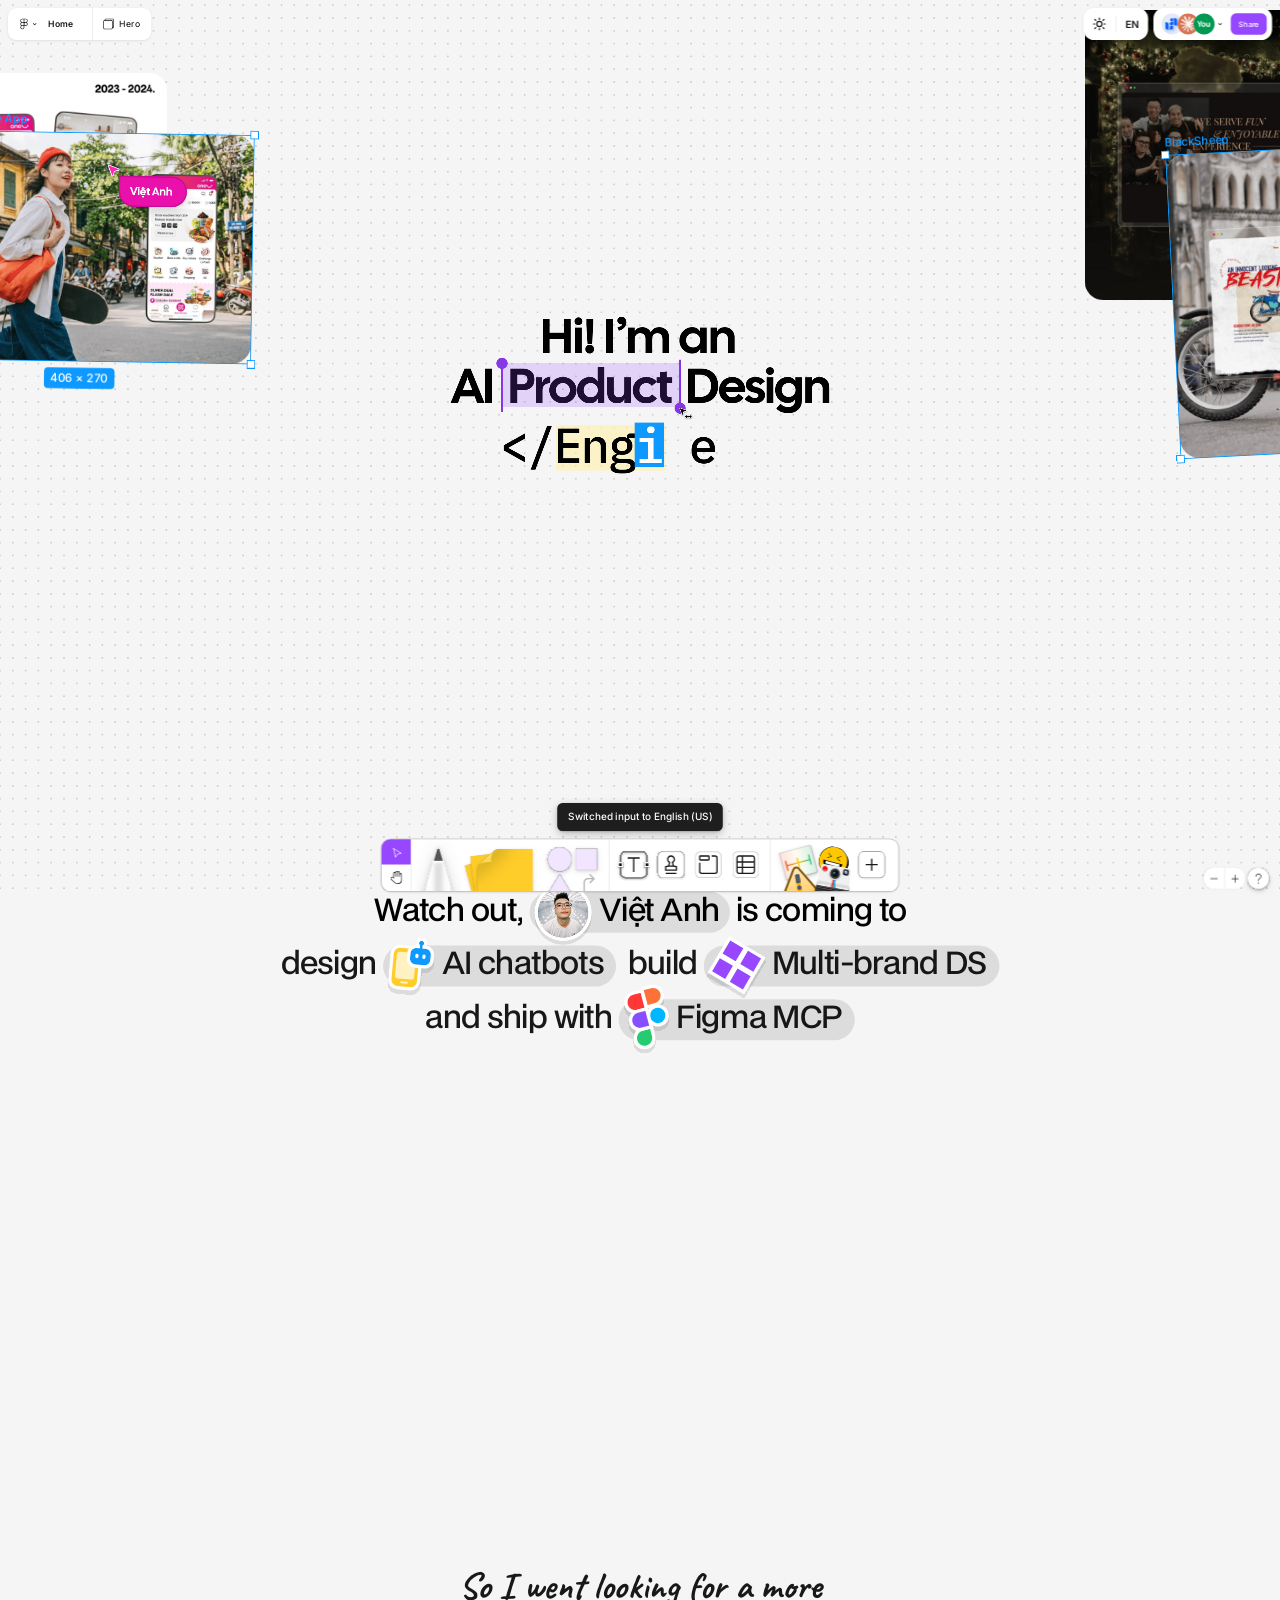
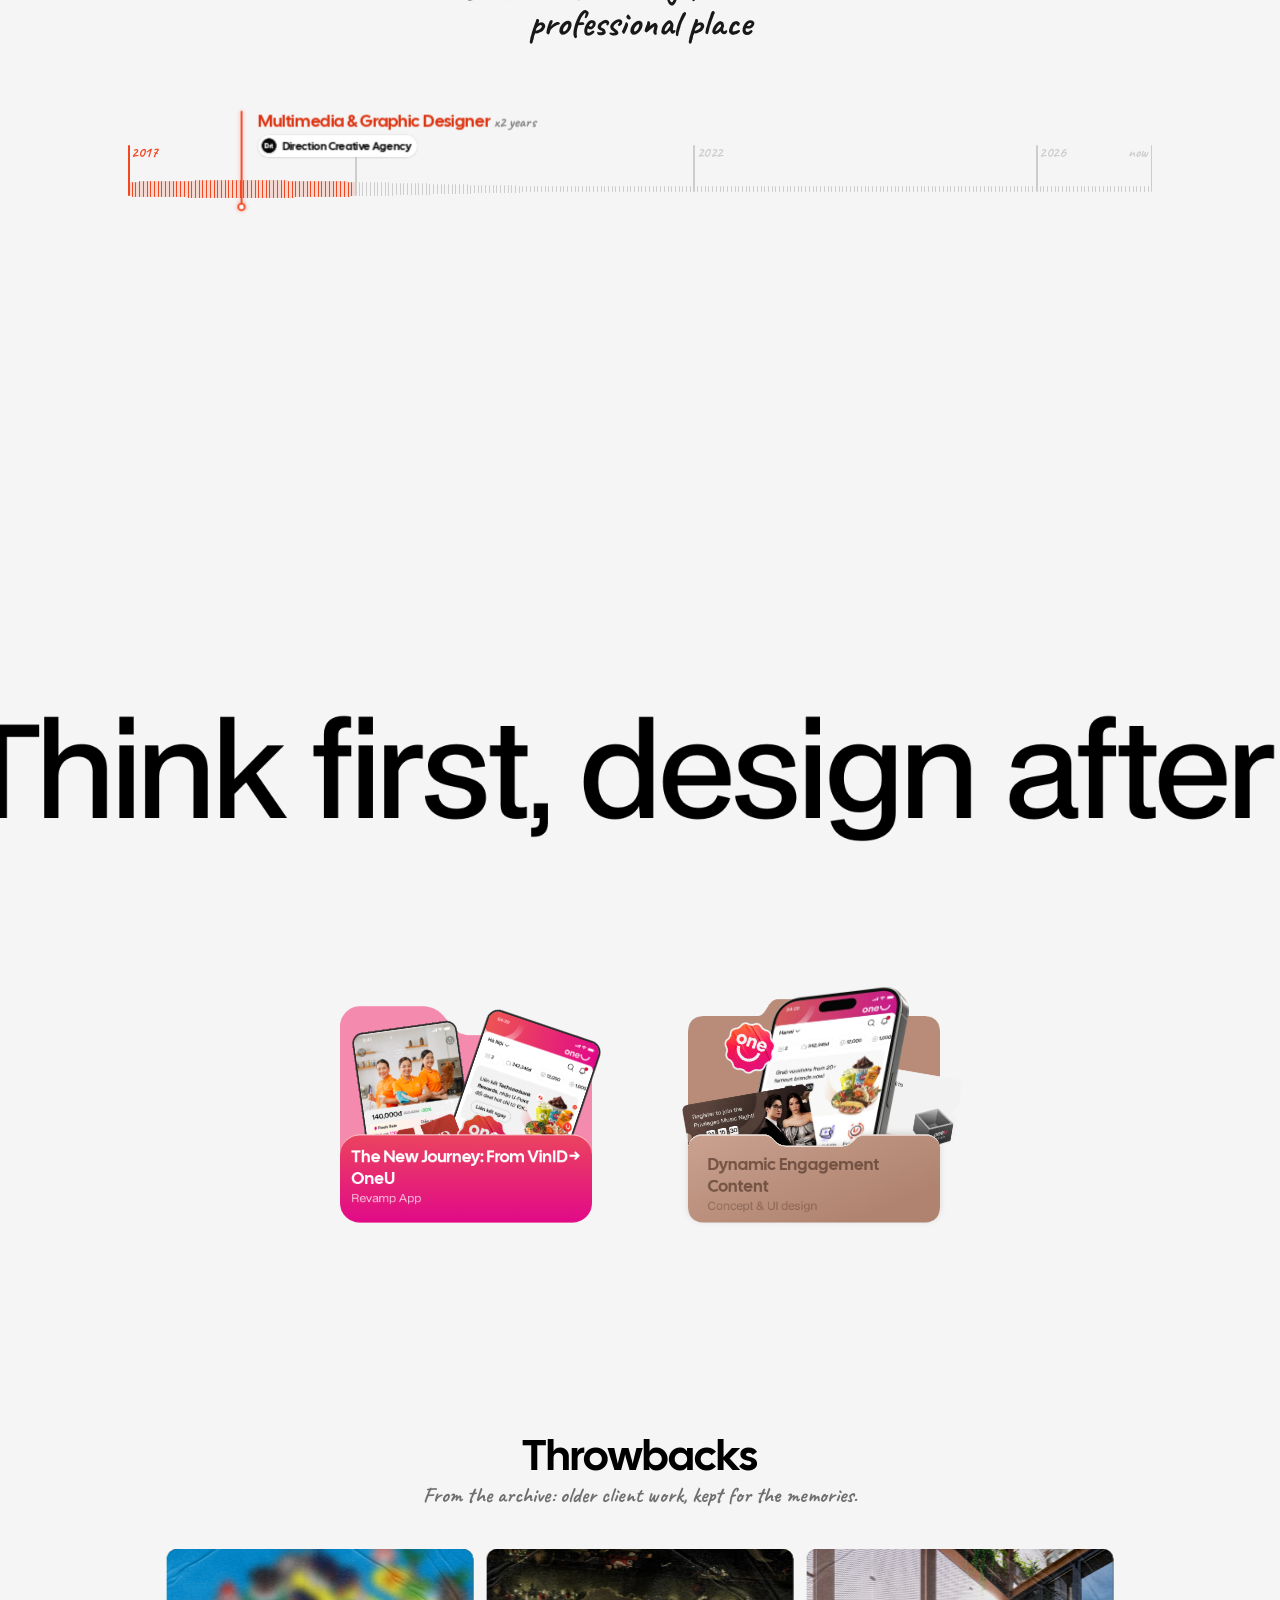
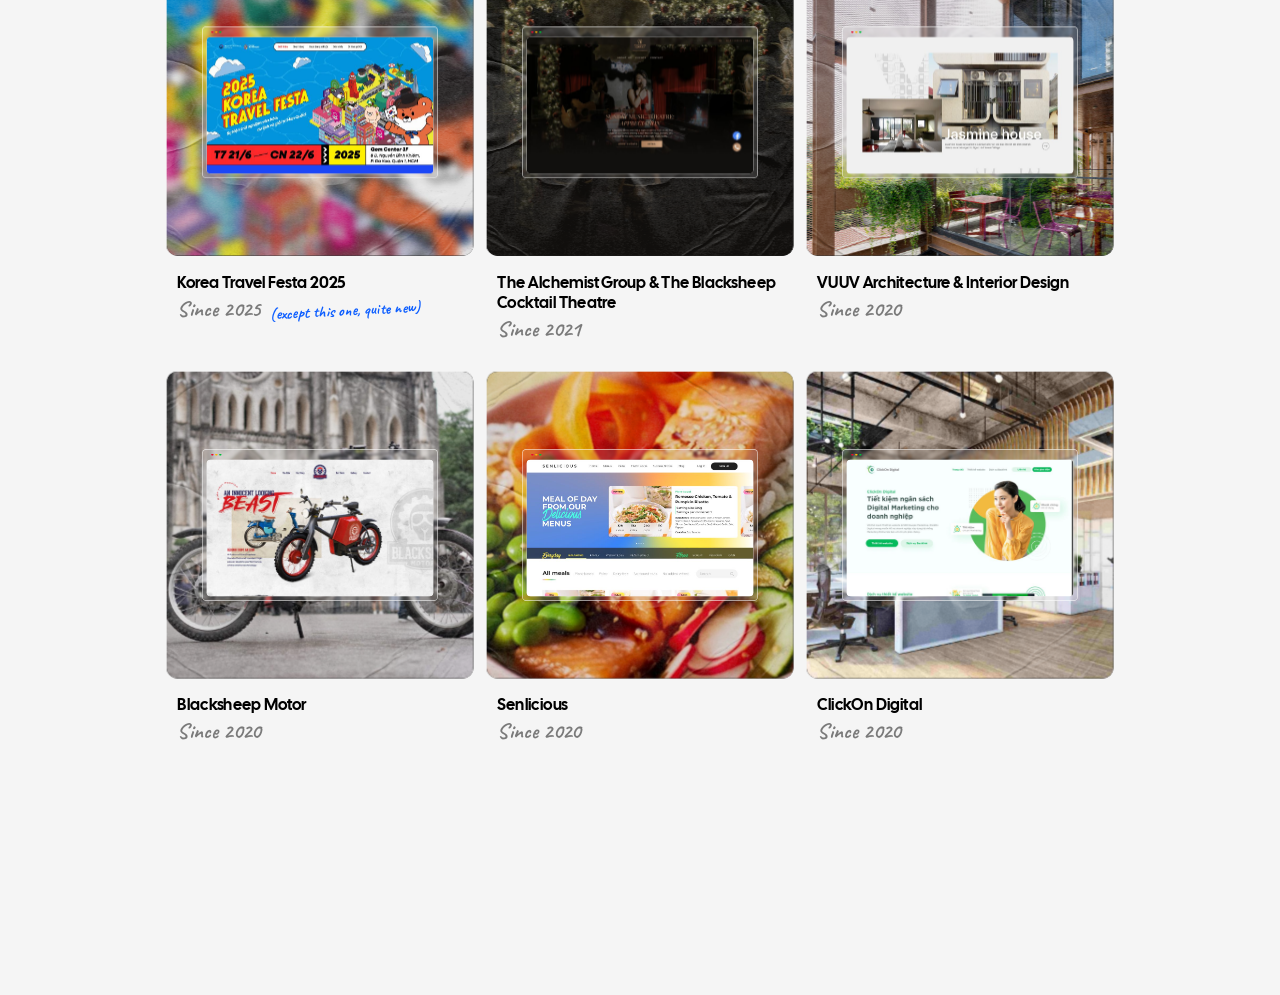
==== commit 1f3a0026: "sync: VA’s Mac mini (va) 27/11 01:45" ====
--- a/index.html
+++ b/index.html
@@ -207,7 +207,7 @@
       <div class="exp-bar">
         <div class="exp-zone" data-z="1" data-quote="Back then I knew a little of everything:|from video and photography to design and animation.|But I wasn&#x27;t really good at any of it.~So I went looking for a more professional place|to become a real graphic designer." data-quote-vi="Hồi đó cái gì tôi cũng biết một chút:|từ quay dựng, chụp ảnh, đến thiết kế, animation.|Nhưng chẳng thực sự giỏi cái nào.~Tôi tìm tới một môi trường chuyên nghiệp hơn,|quyết theo nghề graphic designer cho ra trò." data-title="Multimedia &amp; Graphic Designer" data-dur="x2 years" data-co="adayroi.com|Adayroi.com;direction-creative-agency|Direction Creative Agency"></div>
         <div class="exp-zone" data-z="2" data-quote="However, my drawing wasn&#x27;t strong enough|to stand out in graphics.|But I was good at layout and quick with tech.|Web design let me make the most of every strength.~MISA was my first product team,|and my first time building a design system.|But UI &amp; UX alone couldn&#x27;t answer why." data-quote-vi="Tuy nhiên, khả năng vẽ tay không đủ|để tôi bứt phá trong nghề graphic,|bù lại tôi khá giỏi bố cục và nhanh nhạy về công nghệ.|Thiết kế web là chỗ tôi tận dụng được hết thế mạnh.~MISA là môi trường product đầu tiên của tôi,|cũng là lần đầu tôi dựng một Design System.|Nhưng UI &amp; UX vẫn chưa trả lời được câu hỏi tại sao." data-title="UI Designer" data-dur="x2 years" data-co="direction-creative-agency|Direction Creative Agency|1|Web Designer|1 year;misa-jsc|MISA JSC|1|UI Designer|1 year"></div>
-        <div class="exp-zone" data-z="3" data-quote="One Mount taught me the product mindset:|always ask why before you start building,|judge whether it&#x27;s worth doing at all,|and balance business goals,|resources and user needs.~At VSF I learned to steer AI and build AI products.|On top of my product and design foundation,|AI let it all compound and speed up,|opening up a lot of room to grow." data-quote-vi="One Mount dạy tôi product mindset:|luôn hỏi tại sao trước khi bắt tay vào làm,|đánh giá được việc này có đáng làm không,|và biết cân bằng giữa mục tiêu kinh doanh,|nguồn lực và nhu cầu người dùng.~Khi sang VSF, tôi học cách kiểm soát AI|và làm sản phẩm AI.|Cộng với nền tư duy product và design có sẵn,|AI giúp tôi cộng dồn và bứt tốc,|mở ra rất nhiều năng lực phát triển." data-title="Product Designer" data-dur="x4 years" data-co="one-mount-group|One Mount Group|3|Sr. Product Designer;vinsmart-future|VinSmart Future|2.4|Design Engineer Lead|1+ years"></div>
+        <div class="exp-zone" data-z="3" data-quote="One Mount taught me the product mindset:|always ask why before you start building,|judge whether it&#x27;s worth doing at all,|and balance business goals,|resources and user needs.~At VSF I learned to steer AI and build AI products.|On top of my product and design foundation,|AI let it all compound and speed up,|opening up a lot of room to grow." data-quote-vi="One Mount dạy tôi product mindset:|luôn hỏi tại sao trước khi bắt tay vào làm,|đánh giá được việc này có đáng làm không,|và biết cân bằng giữa mục tiêu kinh doanh,|nguồn lực và nhu cầu người dùng.~Sang VSF, tôi học cách kiểm soát và làm sản phẩm AI.|Cộng với nền tư duy product và design có sẵn,|AI giúp tôi cộng dồn và bứt tốc,|mở ra rất nhiều năng lực phát triển." data-title="Product Designer" data-dur="x4 years" data-co="one-mount-group|One Mount Group|3|Sr. Product Designer;vinsmart-future|VinSmart Future|2.4|Design Engineer Lead|1+ years"></div>
         <div class="exp-zone" data-z="4" data-quote="But AI is only as strong|as the foundation of whoever uses it.|Now I guide newcomers to build it, step by step." data-quote-vi="Nhưng AI chỉ mạnh|khi người dùng có nền tảng đủ vững.|Giờ tôi dẫn các bạn mới xây cái nền đó, từng bước một." data-down data-title="Course Instructor" data-dur="&lt;1 year" data-co="ux-foundation|UX Foundation"></div>
       </div>
       <div class="exp-years" aria-hidden="true">
@@ -323,14 +323,14 @@
   <div class="cursor cursor--pink"><img class="cursor-arrow" src="assets/home/thumb/cursor-pink.svg" alt=""><span class="cursor-chip">Việt Anh</span></div>
   <div class="cursor cursor--yellow"><img class="cursor-arrow" src="assets/home/thumb/cursor-claude.svg" alt=""><span class="cursor-chip">Claude-chan</span></div>
 </div>
-<script src="js/pages/lang.js?v=3"></script>
+<script src="js/pages/lang.js?v=4"></script>
 <script src="js/pages/fit-stage.js"></script>
 <script src="js/pages/thumb.js"></script>
 <script src="js/pages/img-enter.js"></script>
 <script src="js/pages/intro.js"></script>
 <script src="js/pages/spotlight.js"></script>
 <script src="js/pages/about.js"></script>
-<script src="js/pages/work.js"></script>
+<script src="js/pages/work.js?v=2"></script>
 <script src="js/pages/marquee.js"></script>
 <script src="js/pages/experience.js"></script>
 <script src="js/pages/playground.js"></script>
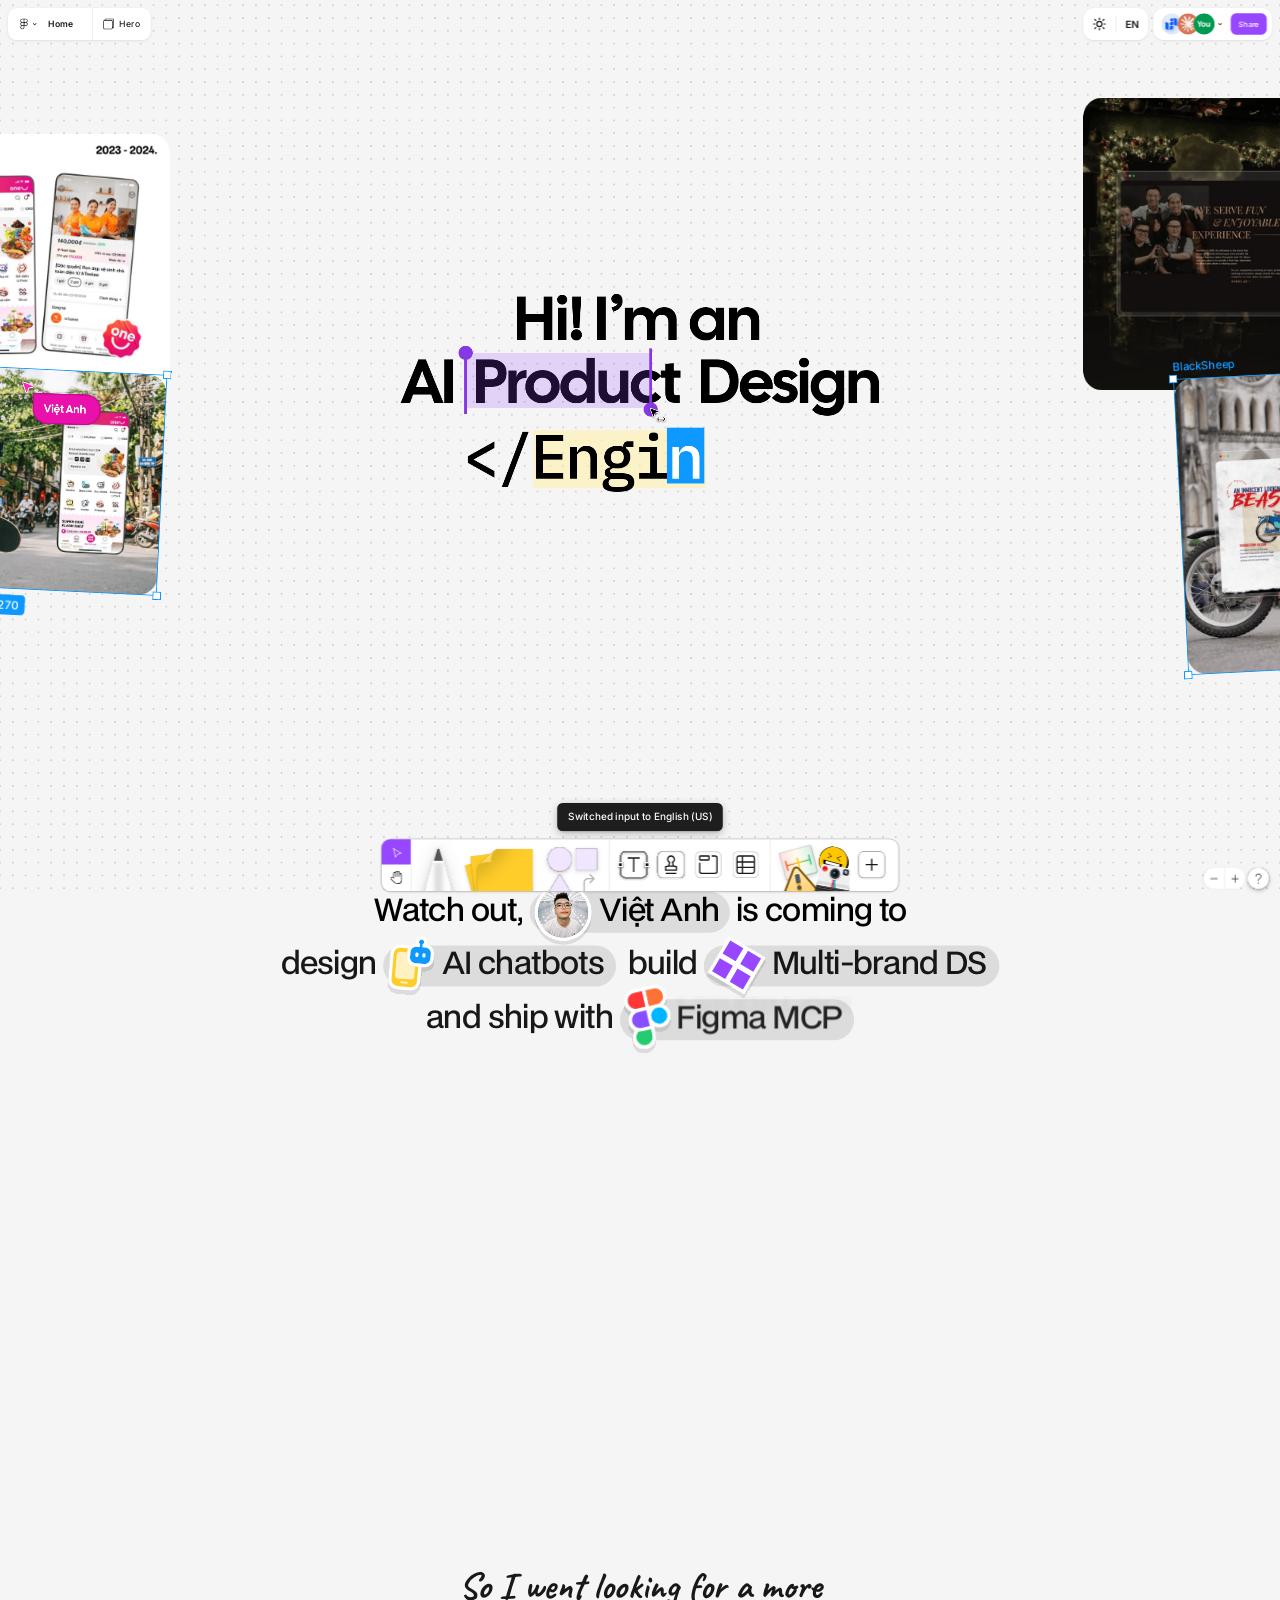
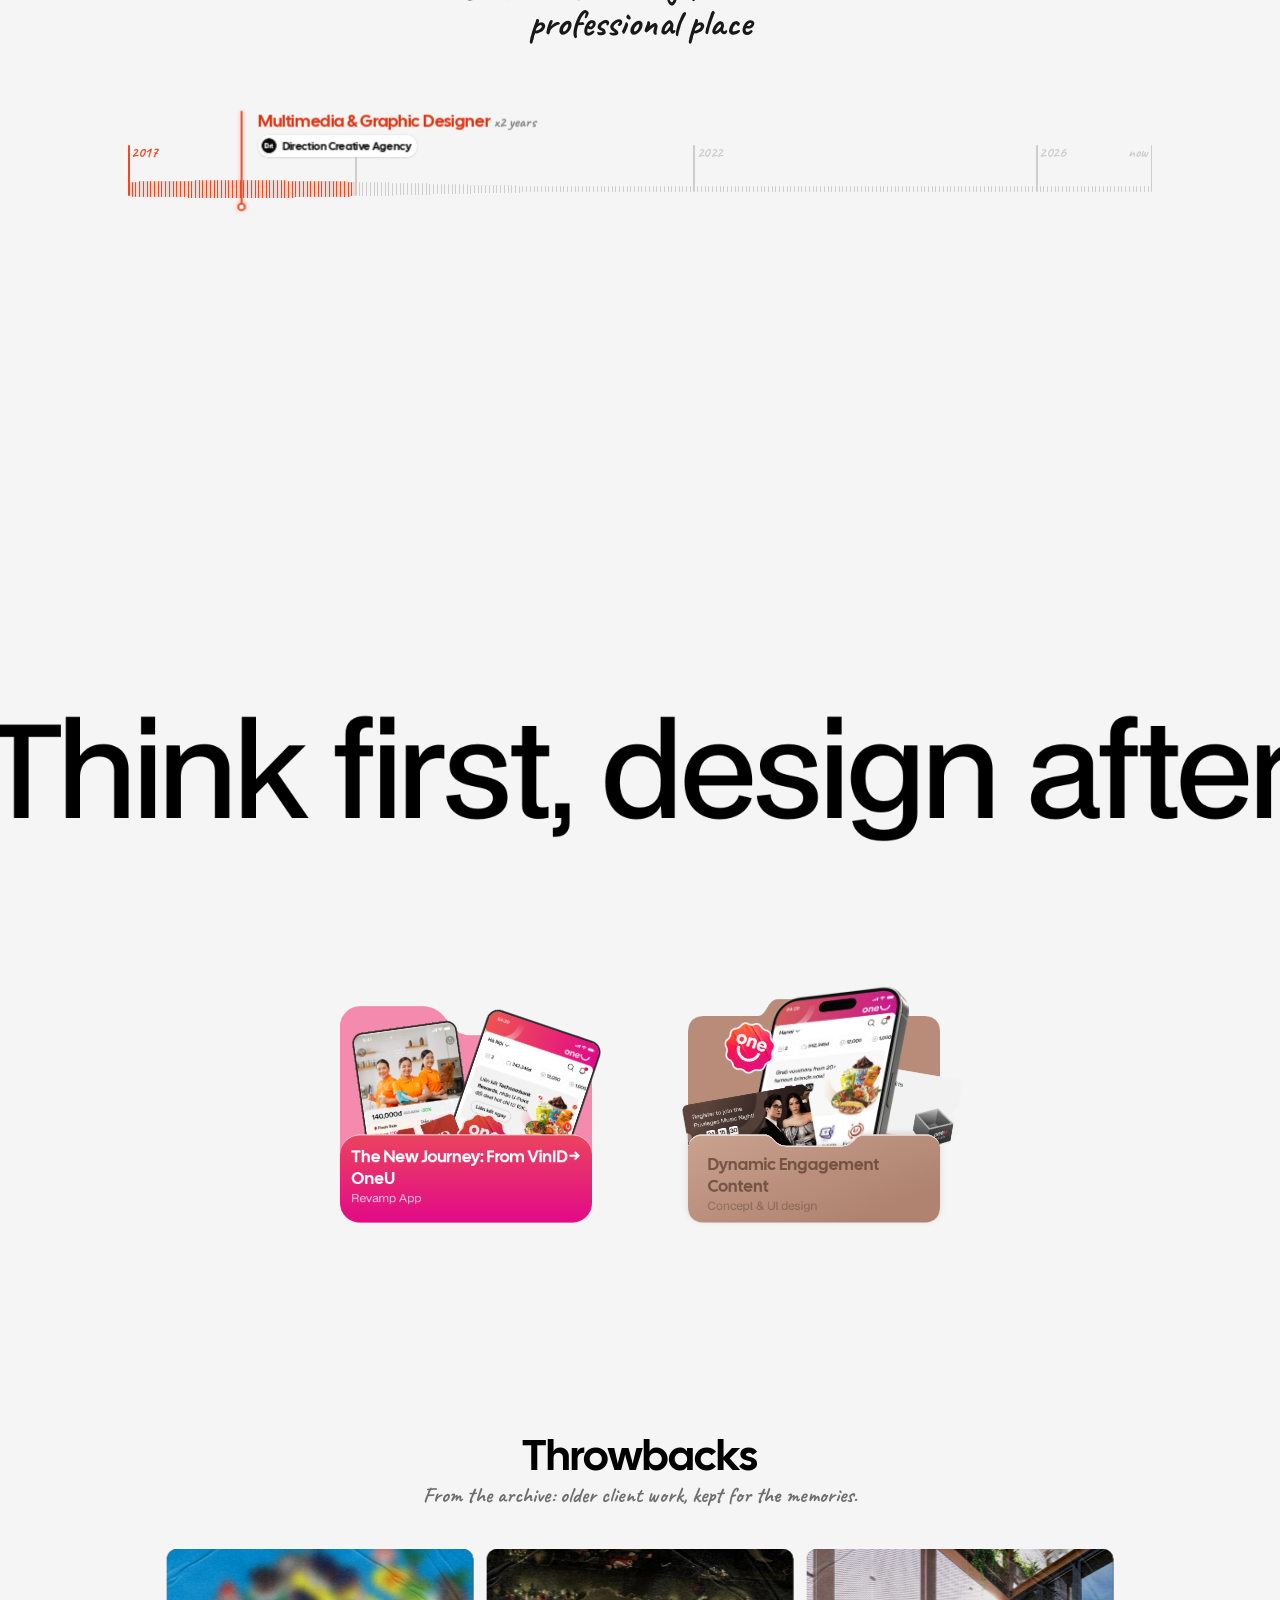
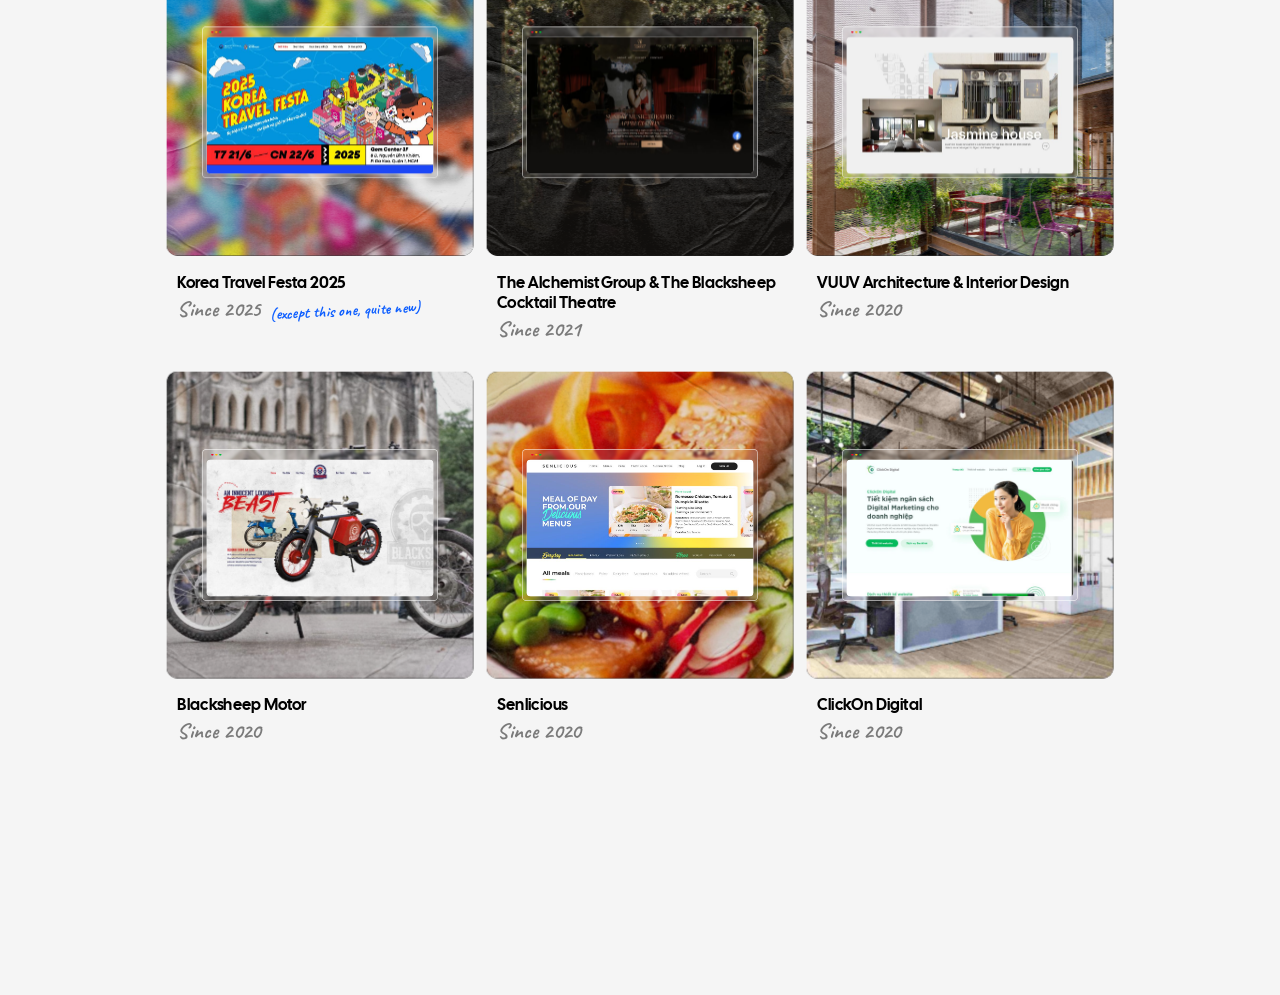
==== commit c74eeefb: "sync: VA’s Mac mini (va) 27/11 01:50" ====
--- a/index.html
+++ b/index.html
@@ -207,7 +207,7 @@
       <div class="exp-bar">
         <div class="exp-zone" data-z="1" data-quote="Back then I knew a little of everything:|from video and photography to design and animation.|But I wasn&#x27;t really good at any of it.~So I went looking for a more professional place|to become a real graphic designer." data-quote-vi="Hồi đó cái gì tôi cũng biết một chút:|từ quay dựng, chụp ảnh, đến thiết kế, animation.|Nhưng chẳng thực sự giỏi cái nào.~Tôi tìm tới một môi trường chuyên nghiệp hơn,|quyết theo nghề graphic designer cho ra trò." data-title="Multimedia &amp; Graphic Designer" data-dur="x2 years" data-co="adayroi.com|Adayroi.com;direction-creative-agency|Direction Creative Agency"></div>
         <div class="exp-zone" data-z="2" data-quote="However, my drawing wasn&#x27;t strong enough|to stand out in graphics.|But I was good at layout and quick with tech.|Web design let me make the most of every strength.~MISA was my first product team,|and my first time building a design system.|But UI &amp; UX alone couldn&#x27;t answer why." data-quote-vi="Tuy nhiên, khả năng vẽ tay không đủ|để tôi bứt phá trong nghề graphic,|bù lại tôi khá giỏi bố cục và nhanh nhạy về công nghệ.|Thiết kế web là chỗ tôi tận dụng được hết thế mạnh.~MISA là môi trường product đầu tiên của tôi,|cũng là lần đầu tôi dựng một Design System.|Nhưng UI &amp; UX vẫn chưa trả lời được câu hỏi tại sao." data-title="UI Designer" data-dur="x2 years" data-co="direction-creative-agency|Direction Creative Agency|1|Web Designer|1 year;misa-jsc|MISA JSC|1|UI Designer|1 year"></div>
-        <div class="exp-zone" data-z="3" data-quote="One Mount taught me the product mindset:|always ask why before you start building,|judge whether it&#x27;s worth doing at all,|and balance business goals,|resources and user needs.~At VSF I learned to steer AI and build AI products.|On top of my product and design foundation,|AI let it all compound and speed up,|opening up a lot of room to grow." data-quote-vi="One Mount dạy tôi product mindset:|luôn hỏi tại sao trước khi bắt tay vào làm,|đánh giá được việc này có đáng làm không,|và biết cân bằng giữa mục tiêu kinh doanh,|nguồn lực và nhu cầu người dùng.~Sang VSF, tôi học cách kiểm soát và làm sản phẩm AI.|Cộng với nền tư duy product và design có sẵn,|AI giúp tôi cộng dồn và bứt tốc,|mở ra rất nhiều năng lực phát triển." data-title="Product Designer" data-dur="x4 years" data-co="one-mount-group|One Mount Group|3|Sr. Product Designer;vinsmart-future|VinSmart Future|2.4|Design Engineer Lead|1+ years"></div>
+        <div class="exp-zone" data-z="3" data-quote="One Mount taught me the product mindset:|always ask why before you start building,|judge whether it&#x27;s worth doing at all,|and balance business goals,|resources and user needs.~At VSF I learned to steer AI and build AI products.|On top of my product and design foundation,|AI let it all compound and speed up,|opening up a lot of room to grow.|Now I take ideas all the way to real, working products." data-quote-vi="One Mount dạy tôi product mindset:|luôn hỏi tại sao trước khi bắt tay vào làm,|đánh giá được việc này có đáng làm không,|và biết cân bằng giữa mục tiêu kinh doanh,|nguồn lực và nhu cầu người dùng.~Sang VSF, tôi học cách kiểm soát và làm sản phẩm AI.|Cộng với nền tư duy product và design có sẵn,|AI giúp tôi cộng dồn và bứt tốc,|mở ra rất nhiều năng lực phát triển.|Giờ tôi tự đưa được ý tưởng thành sản phẩm chạy thật." data-title="Product Designer" data-dur="x4 years" data-co="one-mount-group|One Mount Group|3|Sr. Product Designer;vinsmart-future|VinSmart Future|2.4|Design Engineer Lead|1+ years"></div>
         <div class="exp-zone" data-z="4" data-quote="But AI is only as strong|as the foundation of whoever uses it.|Now I guide newcomers to build it, step by step." data-quote-vi="Nhưng AI chỉ mạnh|khi người dùng có nền tảng đủ vững.|Giờ tôi dẫn các bạn mới xây cái nền đó, từng bước một." data-down data-title="Course Instructor" data-dur="&lt;1 year" data-co="ux-foundation|UX Foundation"></div>
       </div>
       <div class="exp-years" aria-hidden="true">
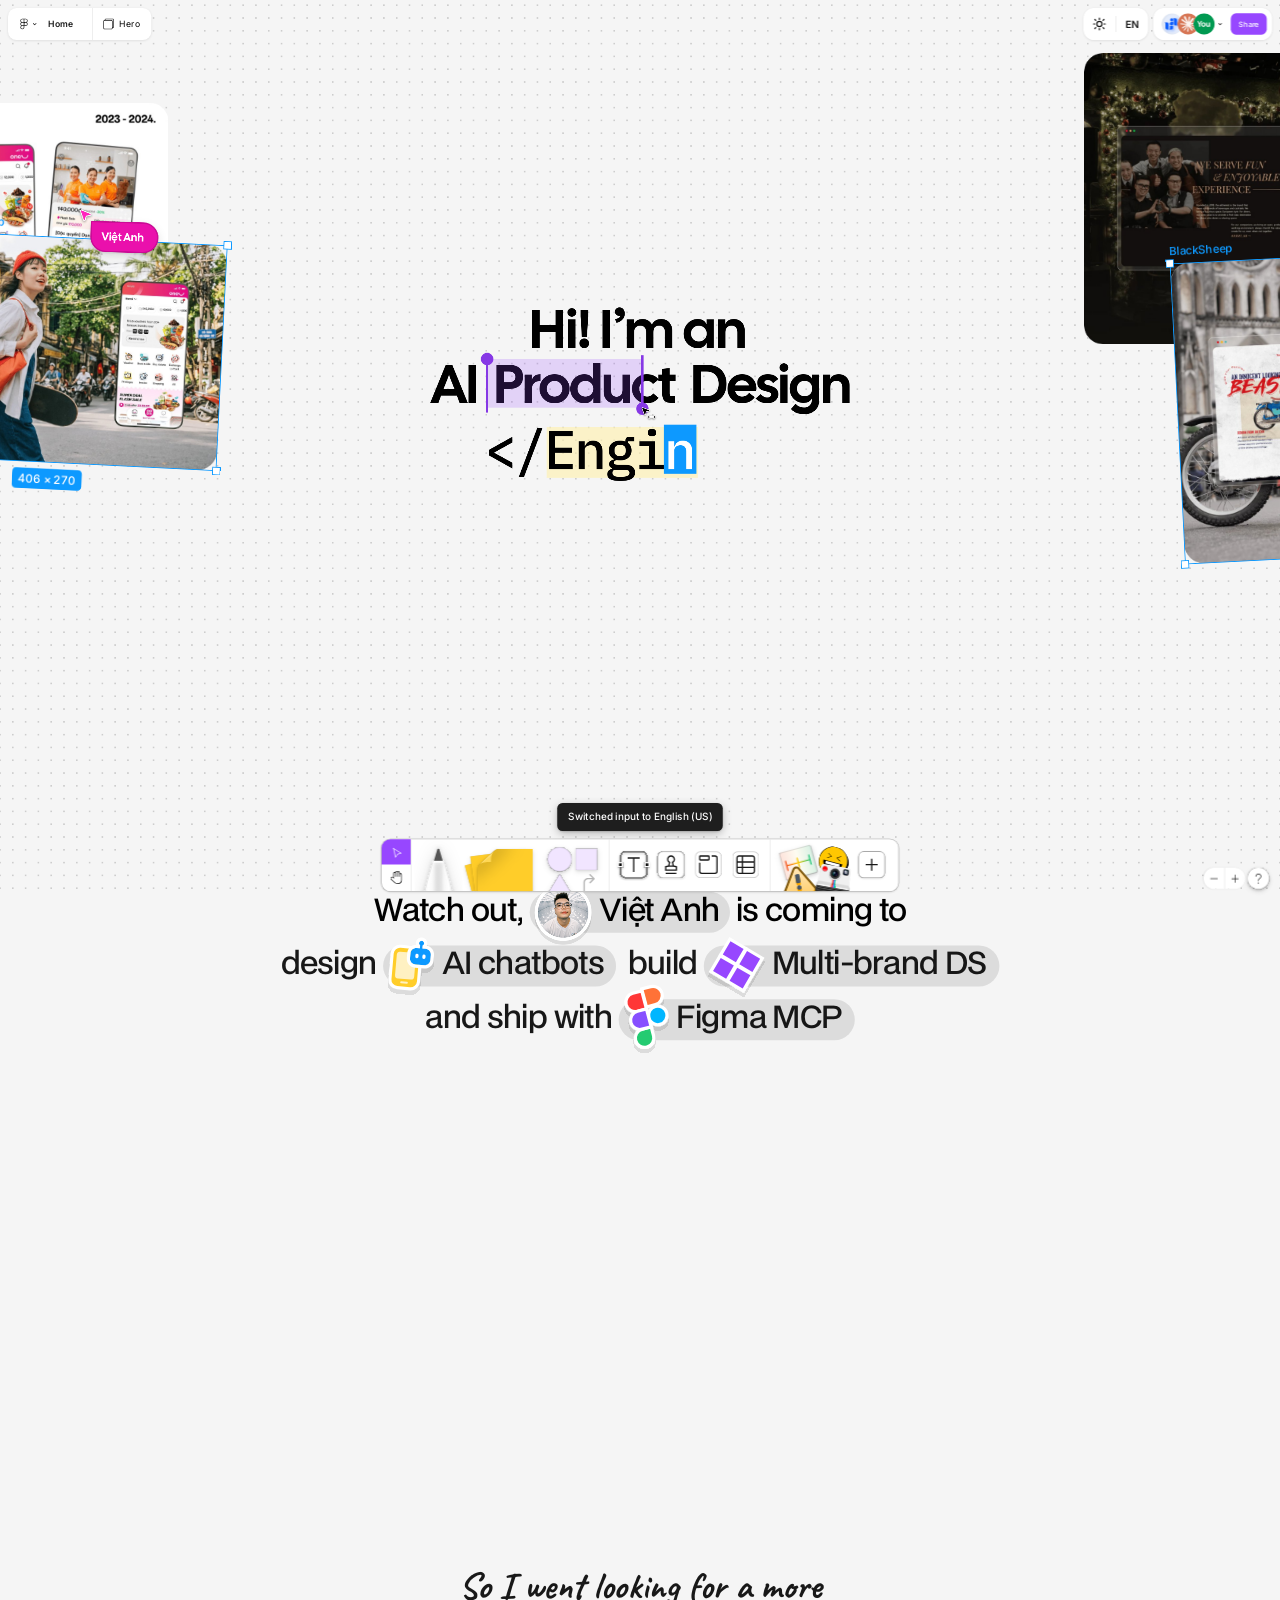
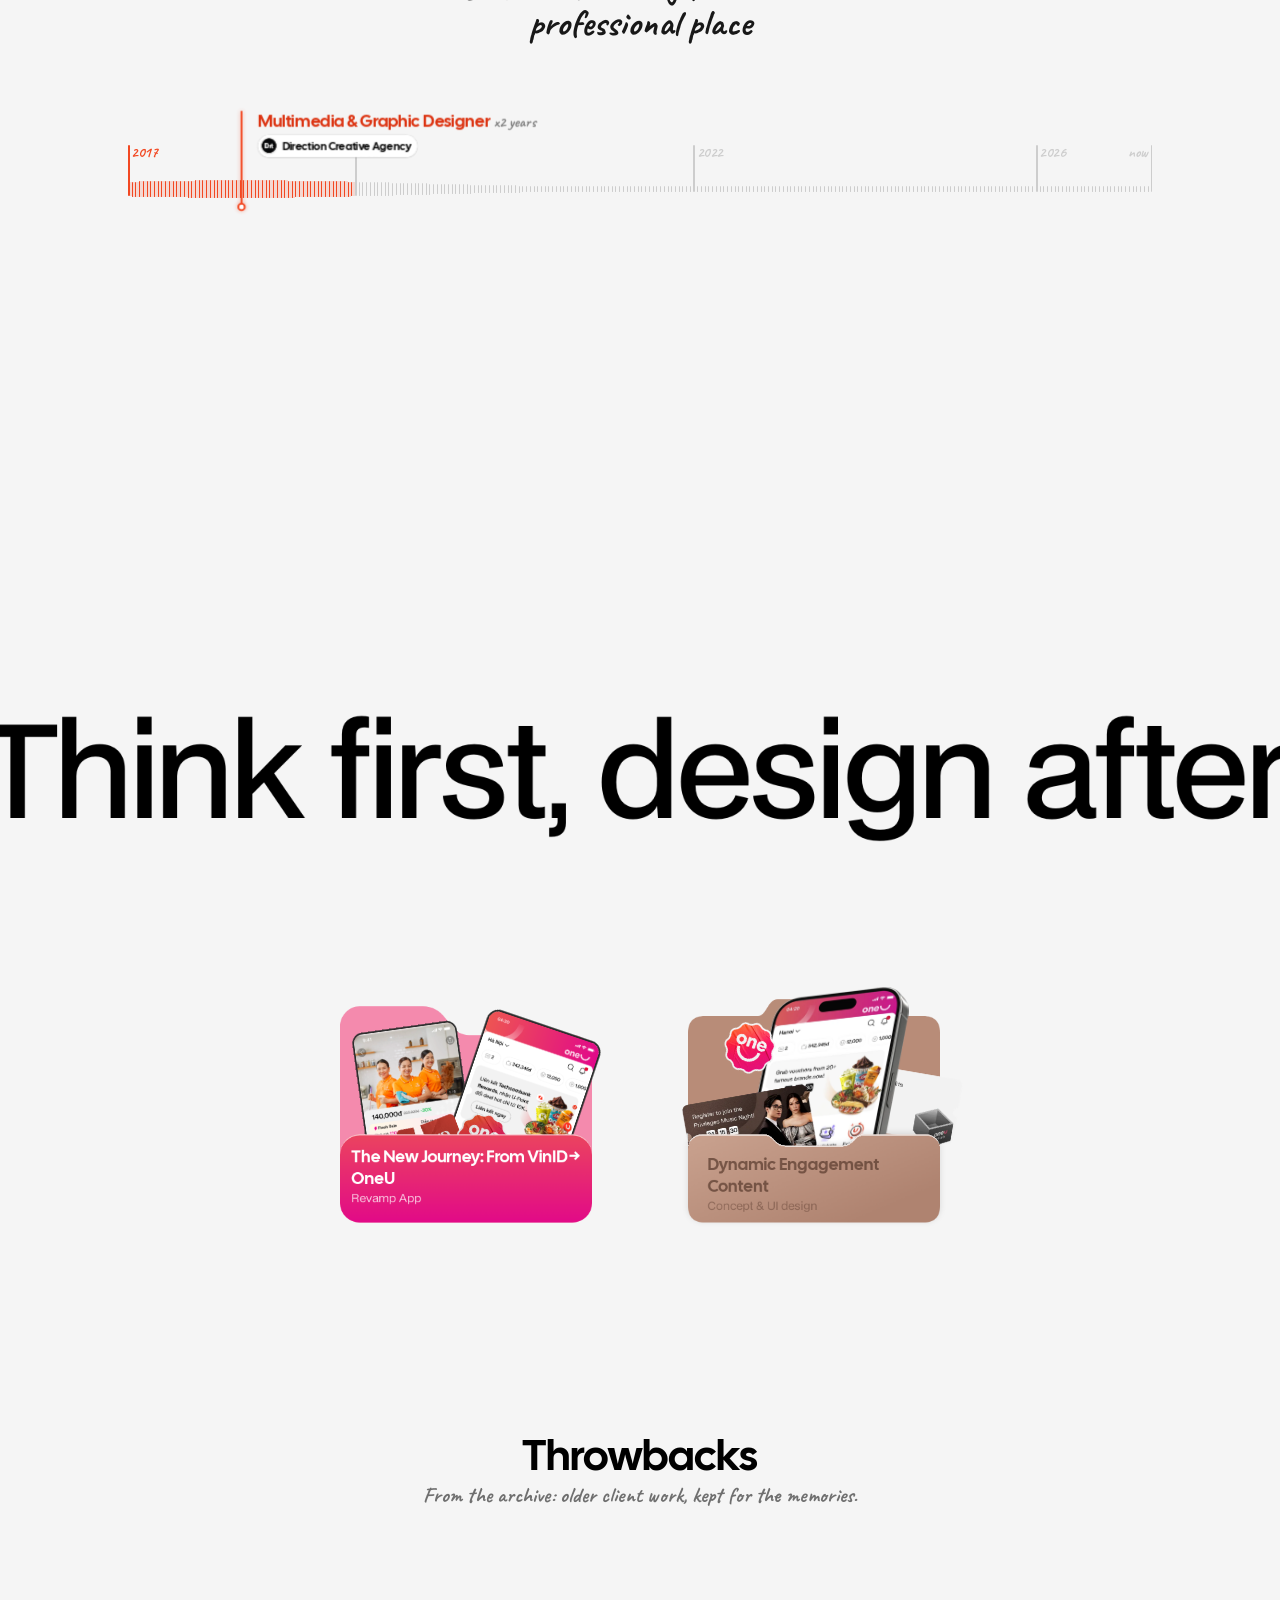
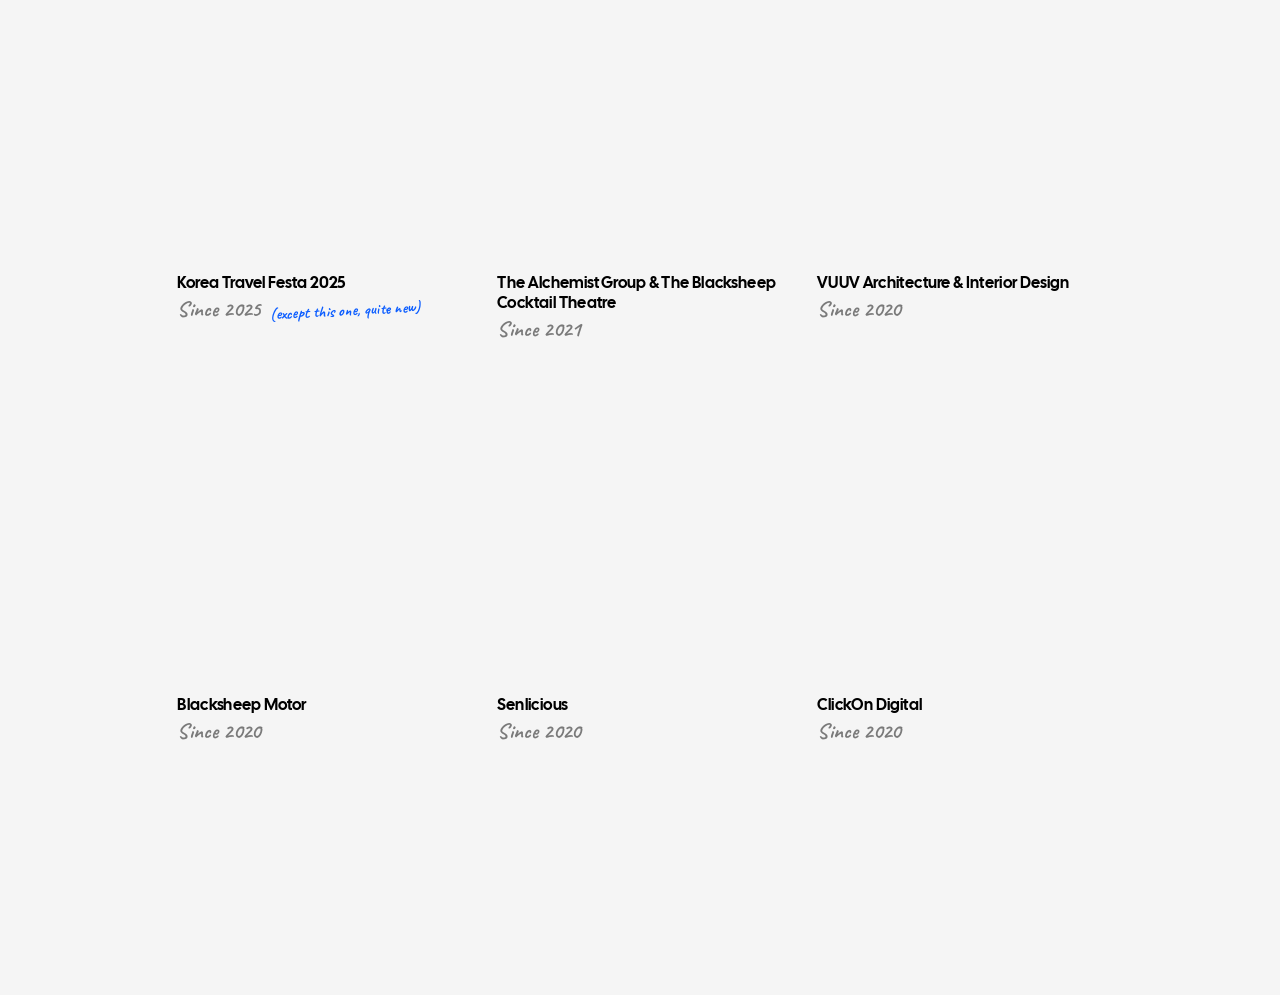
==== commit b0bb75fb: "sync: VA’s Mac mini (va) 27/11 01:52" ====
--- a/index.html
+++ b/index.html
@@ -207,7 +207,7 @@
       <div class="exp-bar">
         <div class="exp-zone" data-z="1" data-quote="Back then I knew a little of everything:|from video and photography to design and animation.|But I wasn&#x27;t really good at any of it.~So I went looking for a more professional place|to become a real graphic designer." data-quote-vi="Hồi đó cái gì tôi cũng biết một chút:|từ quay dựng, chụp ảnh, đến thiết kế, animation.|Nhưng chẳng thực sự giỏi cái nào.~Tôi tìm tới một môi trường chuyên nghiệp hơn,|quyết theo nghề graphic designer cho ra trò." data-title="Multimedia &amp; Graphic Designer" data-dur="x2 years" data-co="adayroi.com|Adayroi.com;direction-creative-agency|Direction Creative Agency"></div>
         <div class="exp-zone" data-z="2" data-quote="However, my drawing wasn&#x27;t strong enough|to stand out in graphics.|But I was good at layout and quick with tech.|Web design let me make the most of every strength.~MISA was my first product team,|and my first time building a design system.|But UI &amp; UX alone couldn&#x27;t answer why." data-quote-vi="Tuy nhiên, khả năng vẽ tay không đủ|để tôi bứt phá trong nghề graphic,|bù lại tôi khá giỏi bố cục và nhanh nhạy về công nghệ.|Thiết kế web là chỗ tôi tận dụng được hết thế mạnh.~MISA là môi trường product đầu tiên của tôi,|cũng là lần đầu tôi dựng một Design System.|Nhưng UI &amp; UX vẫn chưa trả lời được câu hỏi tại sao." data-title="UI Designer" data-dur="x2 years" data-co="direction-creative-agency|Direction Creative Agency|1|Web Designer|1 year;misa-jsc|MISA JSC|1|UI Designer|1 year"></div>
-        <div class="exp-zone" data-z="3" data-quote="One Mount taught me the product mindset:|always ask why before you start building,|judge whether it&#x27;s worth doing at all,|and balance business goals,|resources and user needs.~At VSF I learned to steer AI and build AI products.|On top of my product and design foundation,|AI let it all compound and speed up,|opening up a lot of room to grow.|Now I take ideas all the way to real, working products." data-quote-vi="One Mount dạy tôi product mindset:|luôn hỏi tại sao trước khi bắt tay vào làm,|đánh giá được việc này có đáng làm không,|và biết cân bằng giữa mục tiêu kinh doanh,|nguồn lực và nhu cầu người dùng.~Sang VSF, tôi học cách kiểm soát và làm sản phẩm AI.|Cộng với nền tư duy product và design có sẵn,|AI giúp tôi cộng dồn và bứt tốc,|mở ra rất nhiều năng lực phát triển.|Giờ tôi tự đưa được ý tưởng thành sản phẩm chạy thật." data-title="Product Designer" data-dur="x4 years" data-co="one-mount-group|One Mount Group|3|Sr. Product Designer;vinsmart-future|VinSmart Future|2.4|Design Engineer Lead|1+ years"></div>
+        <div class="exp-zone" data-z="3" data-quote="One Mount taught me the product mindset:|always ask why before you start building,|judge whether it&#x27;s worth doing at all,|and balance business goals,|resources and user needs.~At VSF I learned to steer AI and build AI products.|On top of my product and design foundation,|AI let it all compound and speed up remarkably,|opening up a lot of room to grow.|Now I take ideas all the way to real, working products." data-quote-vi="One Mount dạy tôi product mindset:|luôn hỏi tại sao trước khi bắt tay vào làm,|đánh giá được việc này có đáng làm không,|và biết cân bằng giữa mục tiêu kinh doanh,|nguồn lực và nhu cầu người dùng.~Sang VSF, tôi học cách kiểm soát và làm sản phẩm AI.|Cộng với nền tư duy product và design có sẵn,|AI giúp tôi cộng dồn|và bứt tốc một cách đáng kinh ngạc,|mở ra rất nhiều năng lực phát triển.|Giờ tôi tự đưa được ý tưởng thành sản phẩm chạy thật." data-title="Product Designer" data-dur="x4 years" data-co="one-mount-group|One Mount Group|3|Sr. Product Designer;vinsmart-future|VinSmart Future|2.4|Design Engineer Lead|1+ years"></div>
         <div class="exp-zone" data-z="4" data-quote="But AI is only as strong|as the foundation of whoever uses it.|Now I guide newcomers to build it, step by step." data-quote-vi="Nhưng AI chỉ mạnh|khi người dùng có nền tảng đủ vững.|Giờ tôi dẫn các bạn mới xây cái nền đó, từng bước một." data-down data-title="Course Instructor" data-dur="&lt;1 year" data-co="ux-foundation|UX Foundation"></div>
       </div>
       <div class="exp-years" aria-hidden="true">
@@ -332,7 +332,7 @@
 <script src="js/pages/about.js"></script>
 <script src="js/pages/work.js?v=2"></script>
 <script src="js/pages/marquee.js"></script>
-<script src="js/pages/experience.js"></script>
+<script src="js/pages/experience.js?v=2"></script>
 <script src="js/pages/playground.js"></script>
 <script src="js/pages/scroll-fx.js"></script>
 <script src="js/pages/section-indicator.js"></script>
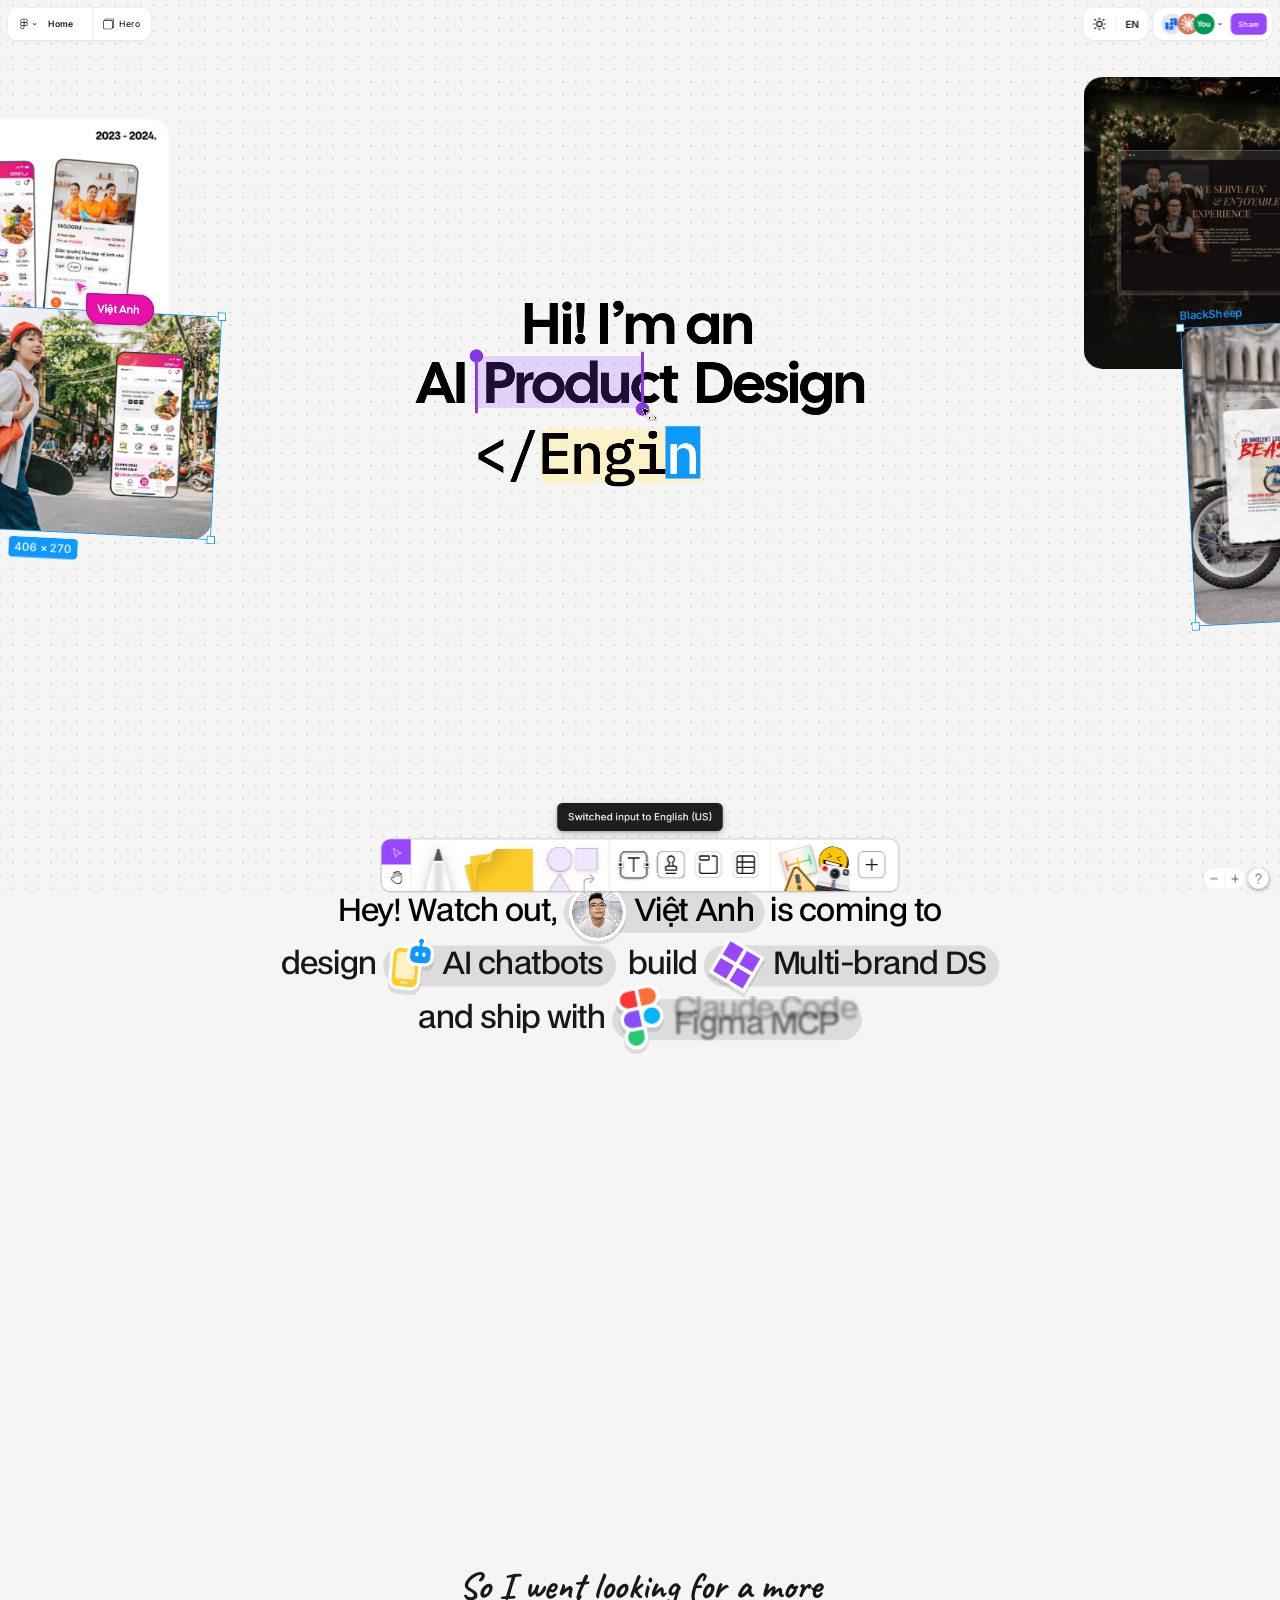
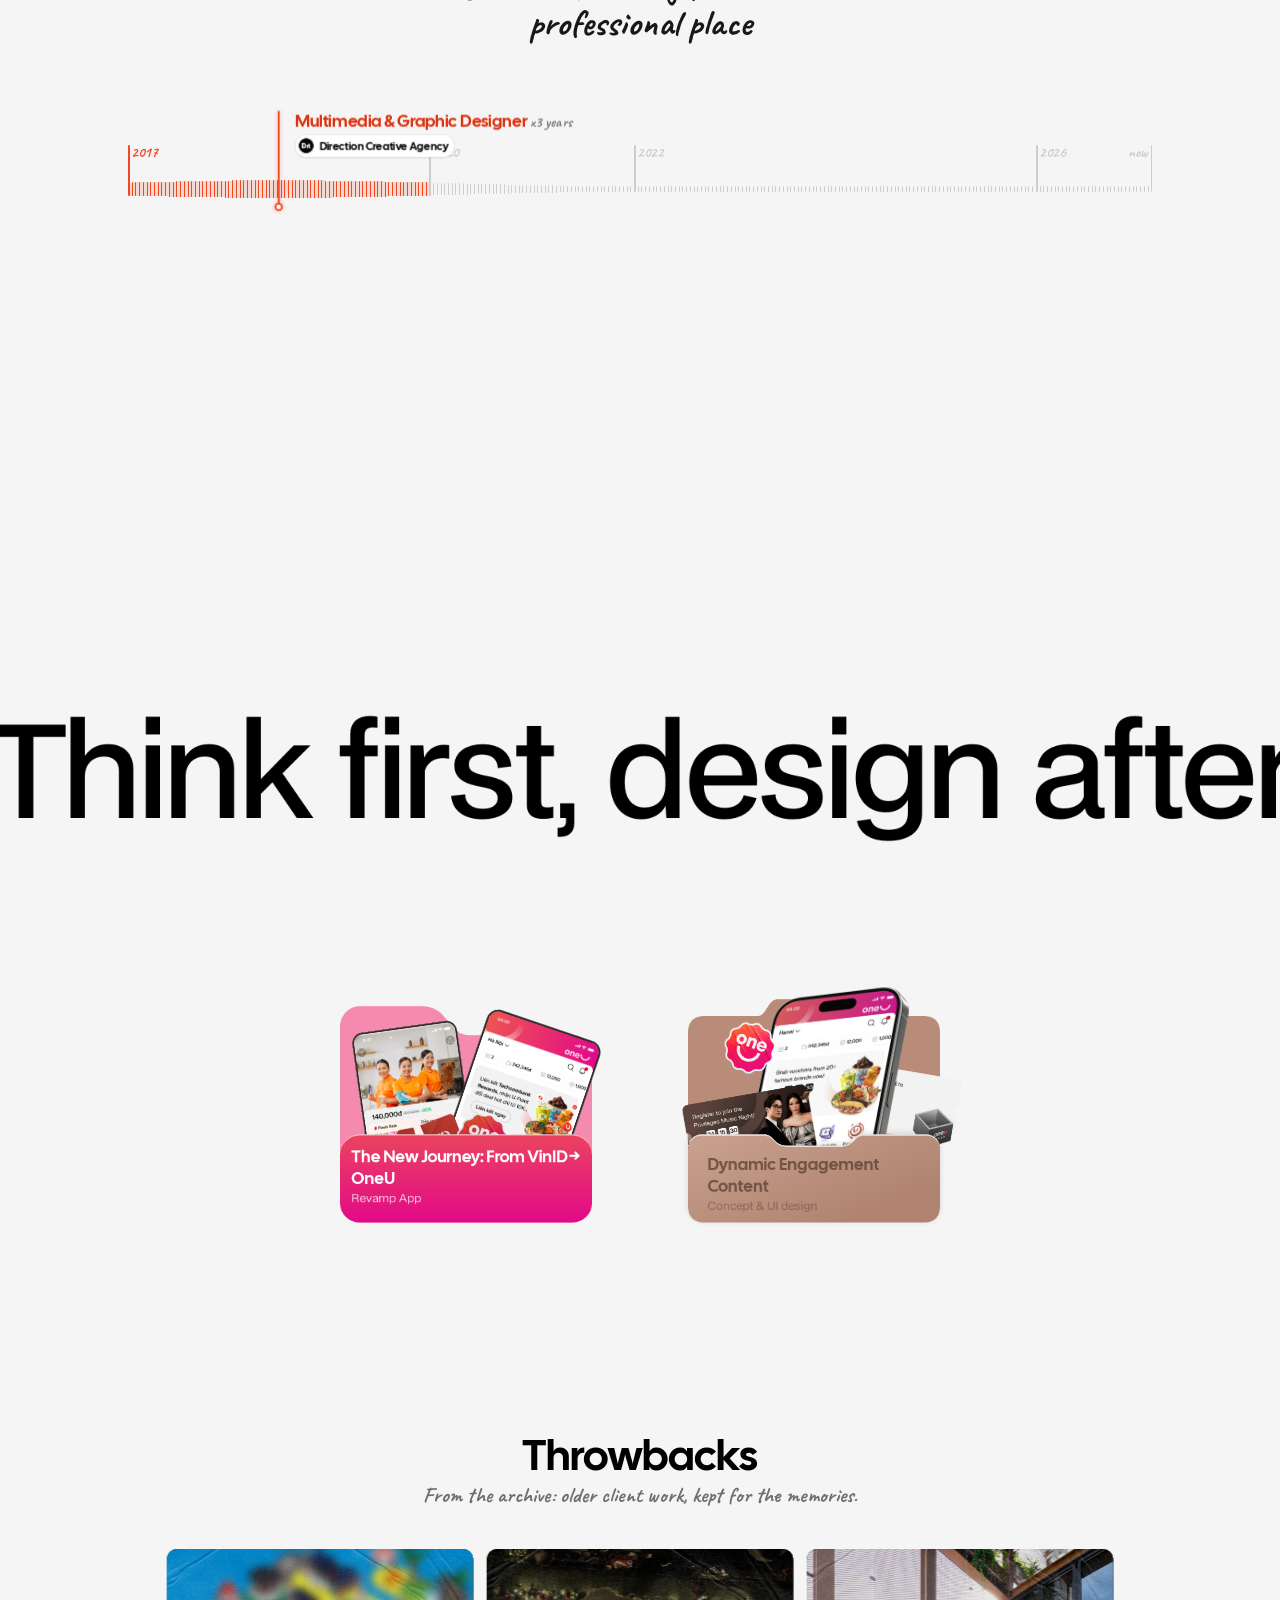
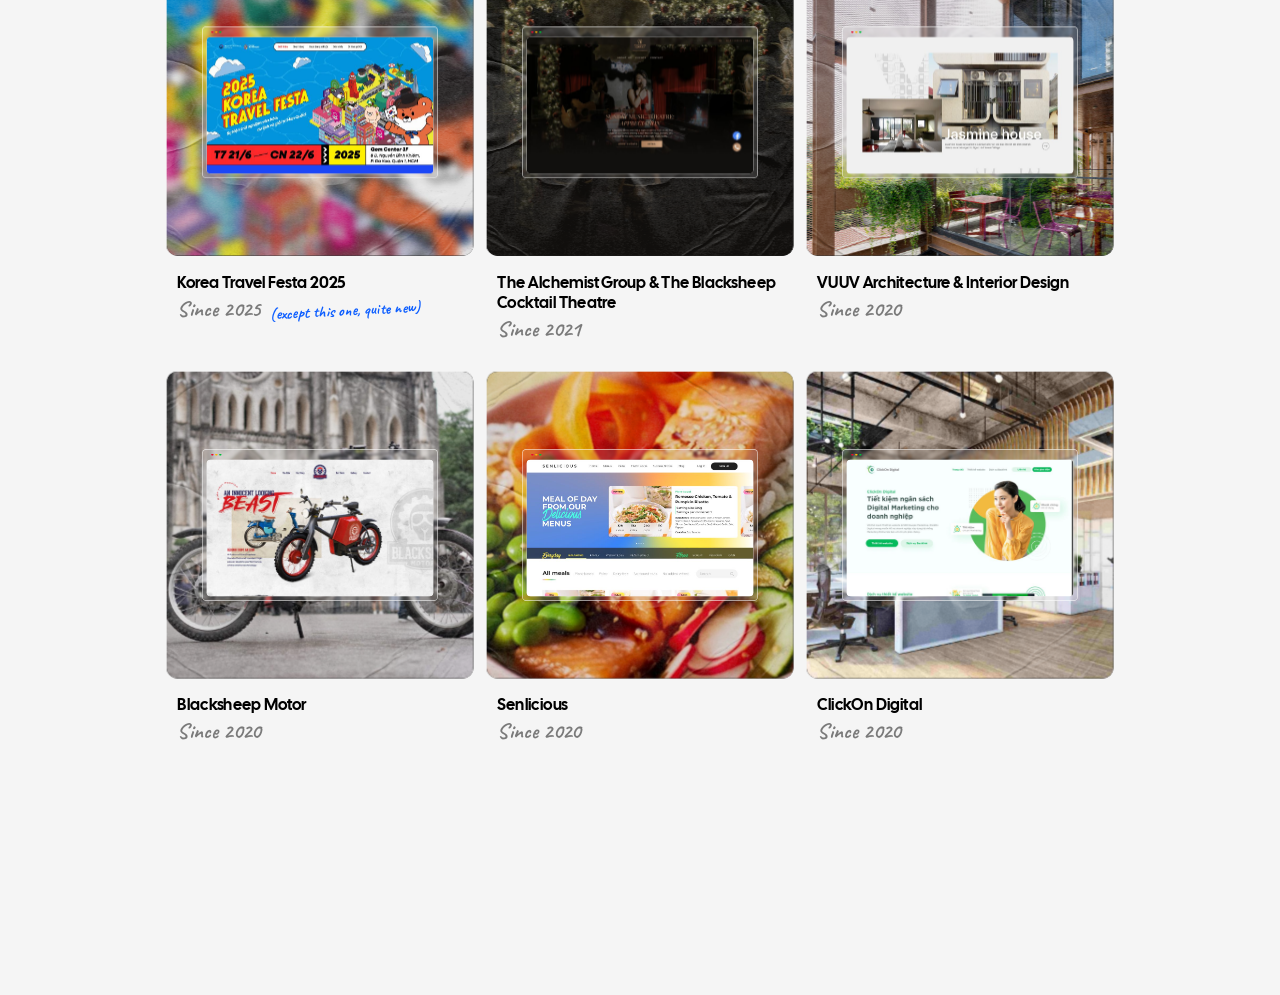
==== commit 26abc478: "Experience copy, role swap animation, zones by years, hero + About copy in VI/EN, avatar relayout on" ====
--- a/index.html
+++ b/index.html
@@ -16,11 +16,11 @@
 <link href="https://fonts.googleapis.com/css2?family=Bangers&family=Cal+Sans&family=IBM+Plex+Mono:wght@500&family=Inter:wght@400;500;600&display=swap" rel="stylesheet">
 <link rel="stylesheet" href="css/base/type.css?v=vfk1">
 <link rel="stylesheet" href="css/pages/spotlight.css">
-<link rel="stylesheet" href="css/pages/thumb.css">
+<link rel="stylesheet" href="css/pages/thumb.css?v=2">
 <link rel="stylesheet" href="css/pages/about.css?v=2">
 <link rel="stylesheet" href="css/pages/work.css">
 <link rel="stylesheet" href="css/pages/marquee.css">
-<link rel="stylesheet" href="css/pages/experience.css?v=2">
+<link rel="stylesheet" href="css/pages/experience.css?v=5">
 <link rel="stylesheet" href="css/pages/playground.css?v=2">
 <link rel="stylesheet" href="css/base/theme.css">
 <link rel="stylesheet" href="css/base/mobile.css">
@@ -125,7 +125,7 @@
     <div class="a-canvas about-stage" id="about-stage">
       <div class="about-block">
         <div class="about-hello">
-          <span class="ab-t" data-i18n="about.hi1">Watch out,</span>
+          <span class="ab-t" data-i18n="about.hi1">Hey! Watch out,</span>
           <span class="who-pill"><button class="who-avatar" id="who-avatar" type="button" aria-label="Show contact info" aria-expanded="false"></button><span class="ab-t">Việt Anh</span></span>
           <span class="ab-t" data-i18n="about.hi2">is coming to</span>
         </div>
@@ -175,7 +175,7 @@
         </div>
 
         <div class="sp-layer layer--note">
-          <p class="note" data-i18n="about.note">Currently, I am a Lead Design Engineer with 9+ years in design, 5+ of them in Product Design. I build AI-native design systems and team workflows that turn design into production-ready code.</p>
+          <p class="note" data-i18n="about.note">Hi! I’m a Lead Design Engineer based in Hanoi, Vietnam, with 9+ years in design, the last 5 in Product Design and Design Engineering. I build Design Systems and AI-powered team workflows that shorten the road from design to a working product.</p>
         </div>
 
         <div class="avatar-group" id="avatar-group">
@@ -205,13 +205,13 @@
         <figure class="exp-ph" style="--x: 1780; --y: 485; --w: 96; --h: 123; --r: -12.7deg; --rad: 24px"><img src="assets/home/experience/p08.jpg" alt="" loading="lazy"></figure>
       </div>
       <div class="exp-bar">
-        <div class="exp-zone" data-z="1" data-quote="Back then I knew a little of everything:|from video and photography to design and animation.|But I wasn&#x27;t really good at any of it.~So I went looking for a more professional place|to become a real graphic designer." data-quote-vi="Hồi đó cái gì tôi cũng biết một chút:|từ quay dựng, chụp ảnh, đến thiết kế, animation.|Nhưng chẳng thực sự giỏi cái nào.~Tôi tìm tới một môi trường chuyên nghiệp hơn,|quyết theo nghề graphic designer cho ra trò." data-title="Multimedia &amp; Graphic Designer" data-dur="x2 years" data-co="adayroi.com|Adayroi.com;direction-creative-agency|Direction Creative Agency"></div>
-        <div class="exp-zone" data-z="2" data-quote="However, my drawing wasn&#x27;t strong enough|to stand out in graphics.|But I was good at layout and quick with tech.|Web design let me make the most of every strength.~MISA was my first product team,|and my first time building a design system.|But UI &amp; UX alone couldn&#x27;t answer why." data-quote-vi="Tuy nhiên, khả năng vẽ tay không đủ|để tôi bứt phá trong nghề graphic,|bù lại tôi khá giỏi bố cục và nhanh nhạy về công nghệ.|Thiết kế web là chỗ tôi tận dụng được hết thế mạnh.~MISA là môi trường product đầu tiên của tôi,|cũng là lần đầu tôi dựng một Design System.|Nhưng UI &amp; UX vẫn chưa trả lời được câu hỏi tại sao." data-title="UI Designer" data-dur="x2 years" data-co="direction-creative-agency|Direction Creative Agency|1|Web Designer|1 year;misa-jsc|MISA JSC|1|UI Designer|1 year"></div>
-        <div class="exp-zone" data-z="3" data-quote="One Mount taught me the product mindset:|always ask why before you start building,|judge whether it&#x27;s worth doing at all,|and balance business goals,|resources and user needs.~At VSF I learned to steer AI and build AI products.|On top of my product and design foundation,|AI let it all compound and speed up remarkably,|opening up a lot of room to grow.|Now I take ideas all the way to real, working products." data-quote-vi="One Mount dạy tôi product mindset:|luôn hỏi tại sao trước khi bắt tay vào làm,|đánh giá được việc này có đáng làm không,|và biết cân bằng giữa mục tiêu kinh doanh,|nguồn lực và nhu cầu người dùng.~Sang VSF, tôi học cách kiểm soát và làm sản phẩm AI.|Cộng với nền tư duy product và design có sẵn,|AI giúp tôi cộng dồn|và bứt tốc một cách đáng kinh ngạc,|mở ra rất nhiều năng lực phát triển.|Giờ tôi tự đưa được ý tưởng thành sản phẩm chạy thật." data-title="Product Designer" data-dur="x4 years" data-co="one-mount-group|One Mount Group|3|Sr. Product Designer;vinsmart-future|VinSmart Future|2.4|Design Engineer Lead|1+ years"></div>
+        <div class="exp-zone" data-z="1" data-quote="Back then I knew a little of everything:|from video and photography to design and animation.|But I wasn&#x27;t really good at any of it.~So I went looking for a more professional place|to become a real graphic designer." data-quote-vi="Hồi đó cái gì tôi cũng biết một chút:|từ quay dựng, chụp ảnh, đến thiết kế, animation.|Nhưng chẳng thực sự giỏi cái nào.~Tôi tìm tới một môi trường chuyên nghiệp hơn,|quyết theo nghề graphic designer cho ra trò." data-title="Multimedia &amp; Graphic Designer" data-dur="x3 years" data-co="adayroi.com|Adayroi.com;direction-creative-agency|Direction Creative Agency"></div>
+        <div class="exp-zone" data-z="2" data-quote="However, my drawing wasn&#x27;t strong enough to stand out in graphics.|But I was good at layout and quick with tech.|Web design let me make the most of every strength.~MISA was my first product team,|and my first time building a design system.|But UI &amp; UX alone couldn&#x27;t answer why." data-quote-vi="Tuy nhiên, khả năng vẽ tay không đủ để tôi bứt phá trong nghề graphic,|bù lại tôi khá giỏi bố cục và nhanh nhạy về công nghệ.|Thiết kế web là chỗ tôi tận dụng được hết thế mạnh.~MISA là môi trường product đầu tiên của tôi,|cũng là lần đầu tôi dựng một Design System.|Nhưng UI &amp; UX vẫn chưa trả lời được câu hỏi tại sao." data-title="UI Designer" data-dur="x2 years" data-co="direction-creative-agency|Direction Creative Agency|1|Web Designer|x1 year;misa-jsc|MISA JSC|1|UI Designer|x1 year"></div>
+        <div class="exp-zone" data-z="3" data-quote="One Mount taught me the product mindset:|always ask why before you start building,|judge whether it&#x27;s worth doing at all,|and balance business goals,|resources and user needs.~At VSF I learned to steer AI and build AI products.|On top of my product and design foundation,|AI let it all compound and speed up remarkably,|opening up a lot of room to grow." data-quote-vi="One Mount dạy tôi product mindset:|luôn hỏi tại sao trước khi bắt tay vào làm,|đánh giá được việc này có đáng làm không,|và biết cân bằng giữa mục tiêu kinh doanh,|nguồn lực và nhu cầu người dùng.~Sang VSF, tôi học cách kiểm soát và làm sản phẩm AI.|Cộng với nền tư duy product và design có sẵn,|AI giúp tôi cộng dồn|và bứt tốc một cách đáng kinh ngạc,|mở ra rất nhiều năng lực phát triển." data-title="Product Designer" data-dur="x4 years" data-co="one-mount-group|One Mount Group|3|Sr. Product Designer;vinsmart-future|VinSmart Future|2.4|Design Engineer Lead|1+ years"></div>
         <div class="exp-zone" data-z="4" data-quote="But AI is only as strong|as the foundation of whoever uses it.|Now I guide newcomers to build it, step by step." data-quote-vi="Nhưng AI chỉ mạnh|khi người dùng có nền tảng đủ vững.|Giờ tôi dẫn các bạn mới xây cái nền đó, từng bước một." data-down data-title="Course Instructor" data-dur="&lt;1 year" data-co="ux-foundation|UX Foundation"></div>
       </div>
       <div class="exp-years" aria-hidden="true">
-        <span class="exp-yr" data-z="1" style="left: 7px">2017</span><span class="exp-yr" data-z="2" style="left: 495px">2020</span><span class="exp-yr" data-z="3" style="left: 1223px">2022</span><span class="exp-yr" data-z="4" style="left: 1959px">2026</span><span class="exp-yr exp-yr--end" data-z="4" style="left: 2207px" data-i18n="exp.now">now</span>
+        <span class="exp-yr" data-z="1" style="left: 7px">2017</span><span class="exp-yr" data-z="2" style="left: 655px">2020</span><span class="exp-yr" data-z="3" style="left: 1095px">2022</span><span class="exp-yr" data-z="4" style="left: 1959px">2026</span><span class="exp-yr exp-yr--end" data-z="4" style="left: 2207px" data-i18n="exp.now">now</span>
       </div>
       <div class="exp-ind" aria-hidden="true">
         <span class="exp-line"></span><span class="exp-ring"></span>
@@ -323,16 +323,16 @@
   <div class="cursor cursor--pink"><img class="cursor-arrow" src="assets/home/thumb/cursor-pink.svg" alt=""><span class="cursor-chip">Việt Anh</span></div>
   <div class="cursor cursor--yellow"><img class="cursor-arrow" src="assets/home/thumb/cursor-claude.svg" alt=""><span class="cursor-chip">Claude-chan</span></div>
 </div>
-<script src="js/pages/lang.js?v=4"></script>
+<script src="js/pages/lang.js?v=11"></script>
 <script src="js/pages/fit-stage.js"></script>
 <script src="js/pages/thumb.js"></script>
 <script src="js/pages/img-enter.js"></script>
-<script src="js/pages/intro.js"></script>
+<script src="js/pages/intro.js?v=2"></script>
 <script src="js/pages/spotlight.js"></script>
-<script src="js/pages/about.js"></script>
+<script src="js/pages/about.js?v=2"></script>
 <script src="js/pages/work.js?v=2"></script>
 <script src="js/pages/marquee.js"></script>
-<script src="js/pages/experience.js?v=2"></script>
+<script src="js/pages/experience.js?v=4"></script>
 <script src="js/pages/playground.js"></script>
 <script src="js/pages/scroll-fx.js"></script>
 <script src="js/pages/section-indicator.js"></script>
--- a/css/pages/thumb.css
+++ b/css/pages/thumb.css
@@ -90,7 +90,7 @@
 /* ---------- headline ---------- */
 .headline { margin: 0; inset: 0; pointer-events: none; }
 .headline span { position: absolute; white-space: pre; color: var(--text-strong); }
-.hl-hi { font: var(--type-display-hero-font); letter-spacing: 0; /* exception: current look is 0; Figma style says -2% */ left: 653.55px; top: 205px; }
+.hl-hi { font: var(--type-display-hero-font); letter-spacing: 0; /* exception: current look is 0; Figma style says -2% */ left: calc(653.55px + var(--hi-dx, 0px)); top: 205px; }
 .hl-ai { font: var(--type-display-hero-font); left: 401px; top: 375px; line-height: .9; /* exception: kept at .9; Figma style says normal */ letter-spacing: var(--type-display-hero-ls); }
 .hl-eng { font: var(--type-display-code-font); letter-spacing: var(--type-display-code-ls); left: 537.85px; top: 543.14px; } /* letter-spacing -7px (was -15.4): line is 92.4px wider, left moved 46.2px to stay centred; yellow + framing below widened to match */
 .hl-yellow { left: 697.6px; top: 548.77px; width: 623.149px; height: 131px; background: var(--engineer-highlight); }
--- a/css/pages/experience.css
+++ b/css/pages/experience.css
@@ -17,9 +17,9 @@
    (scaled CSS gradients gave uneven 1-2px lines and a doubled tick at the zone seams). */
 .exp-bar { position: absolute; inset: 0; }
 .exp-zone { --c: #f24822; --tint: rgba(242, 72, 34, .16); position: absolute; top: 0; height: 100%; pointer-events: none; }
-.exp-zone[data-z="1"] { left: 0; width: 488px; }
-.exp-zone[data-z="2"] { left: 488px; width: 728px; --c: #007be5; --tint: rgba(13, 153, 255, .16); }
-.exp-zone[data-z="3"] { left: 1216px; width: 986px; --c: #9747ff; --tint: rgba(151, 71, 255, .16); }
+.exp-zone[data-z="1"] { left: 0; width: 648px; }   /* zones sized by years at ~217px a year: 2017-2020 / 2020-2022 / 2022-now */
+.exp-zone[data-z="2"] { left: 648px; width: 440px; --c: #007be5; --tint: rgba(13, 153, 255, .16); }
+.exp-zone[data-z="3"] { left: 1088px; width: 1114px; --c: #9747ff; --tint: rgba(151, 71, 255, .16); }
 /* zone 4 overlaps the end of zone 3 (2026: Design Engineer Lead at VSF + course instructor at UX Foundation, 31 ticks). In the overlap both
    indicators show (zone 3 above the bar, zone 4 hanging below, 3 ticks apart) and the ticks alternate purple / pink. */
 .exp-zone[data-z="4"] { left: 1954px; width: 248px; --c: #ff24bd; --tint: rgba(255, 36, 189, .16); }
@@ -76,7 +76,7 @@
 .exp-ind.is-down .exp-ring { top: 160px; }
 .exp-ind.is-down .exp-line { top: 162px; height: 174px; }
 .exp-ind.is-down .exp-label { top: 236px; }
-.exp-head { display: flex; align-items: center; justify-content: space-between; gap: 8px; }
+.exp-head { display: flex; align-items: center; justify-content: flex-start; gap: 6px; }   /* duration sits right after the title, not pushed to the far edge when the company pill is wider */
 .exp-title { font: var(--type-heading-title-xl-font); letter-spacing: var(--type-heading-title-xl-ls); color: var(--tc); white-space: pre; }   /* Heading/Title-XL 36; data-title may hold a line break */
 .exp-pill {
   display: flex; align-items: center; gap: 8px; height: 48px; box-sizing: border-box; padding: 4px 12px 4px 4px;
@@ -106,7 +106,9 @@
 .exp-ind.is-anim .exp-label > * { animation: exp-rise .4s cubic-bezier(.2, .8, .2, 1) both; }
 .exp-ind.is-anim .exp-head { animation-delay: .08s; }
 .exp-ind.is-anim .exp-pill { animation-delay: .16s; }
+.exp-head.is-swap, .exp-ind.is-anim .exp-label > .exp-head.is-swap { animation: exp-swap .4s cubic-bezier(.2, .8, .2, 1) both; }   /* role changes between companies of one zone */
 @keyframes exp-grow { from { scale: 1 0; } }
 @keyframes exp-pop { from { scale: 0; } }
 @keyframes exp-rise { from { opacity: 0; translate: 0 14px; filter: blur(4px); } }
-@media (prefers-reduced-motion: reduce) { .exp-ind { transition: none; } .exp-ind.is-anim *, .exp-co-t, .exp-logos img { animation: none !important; } .exp-yr { transition: none; } .exp-co { transition: none; } }
+@keyframes exp-swap { from { opacity: 0; translate: 0 14px; filter: blur(4px); } }   /* same as exp-rise, own name so it restarts over the show animation */
+@media (prefers-reduced-motion: reduce) { .exp-ind { transition: none; } .exp-ind.is-anim *, .exp-head.is-swap, .exp-co-t, .exp-logos img { animation: none !important; } .exp-yr { transition: none; } .exp-co { transition: none; } }
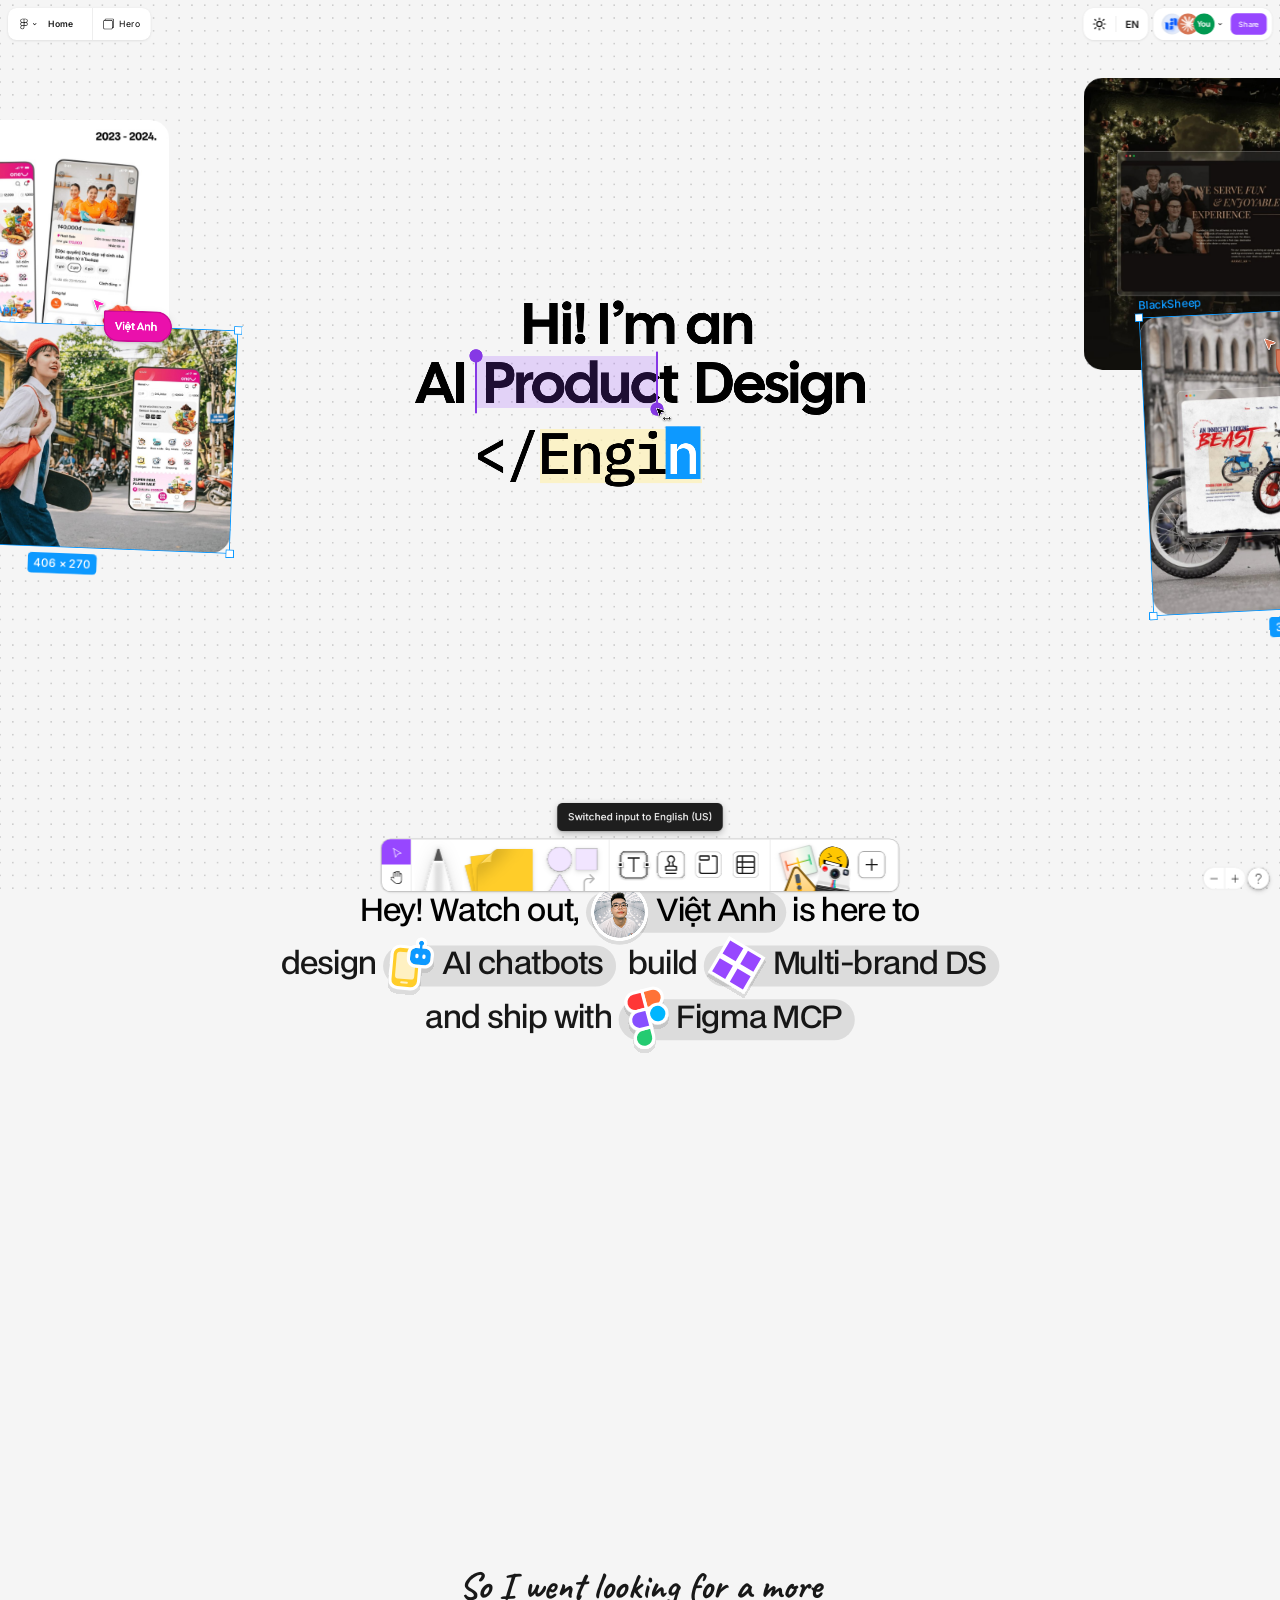
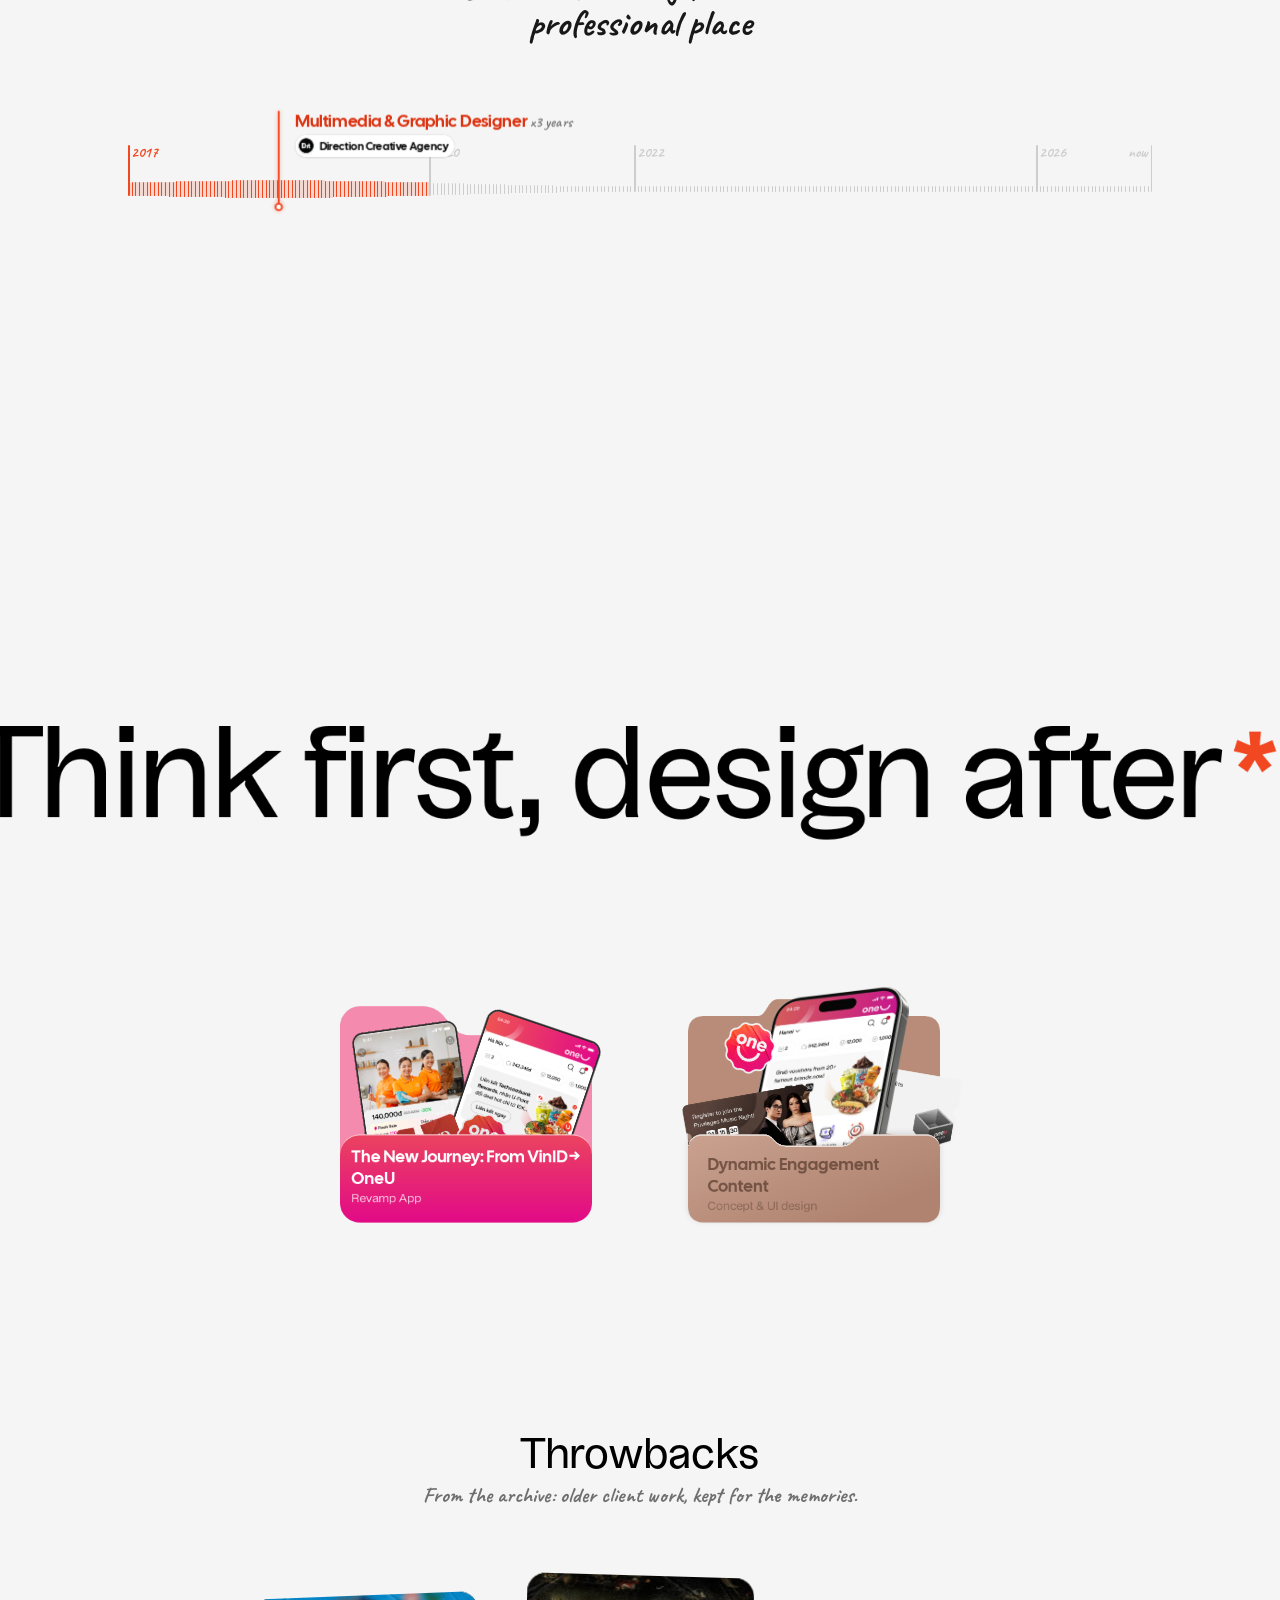
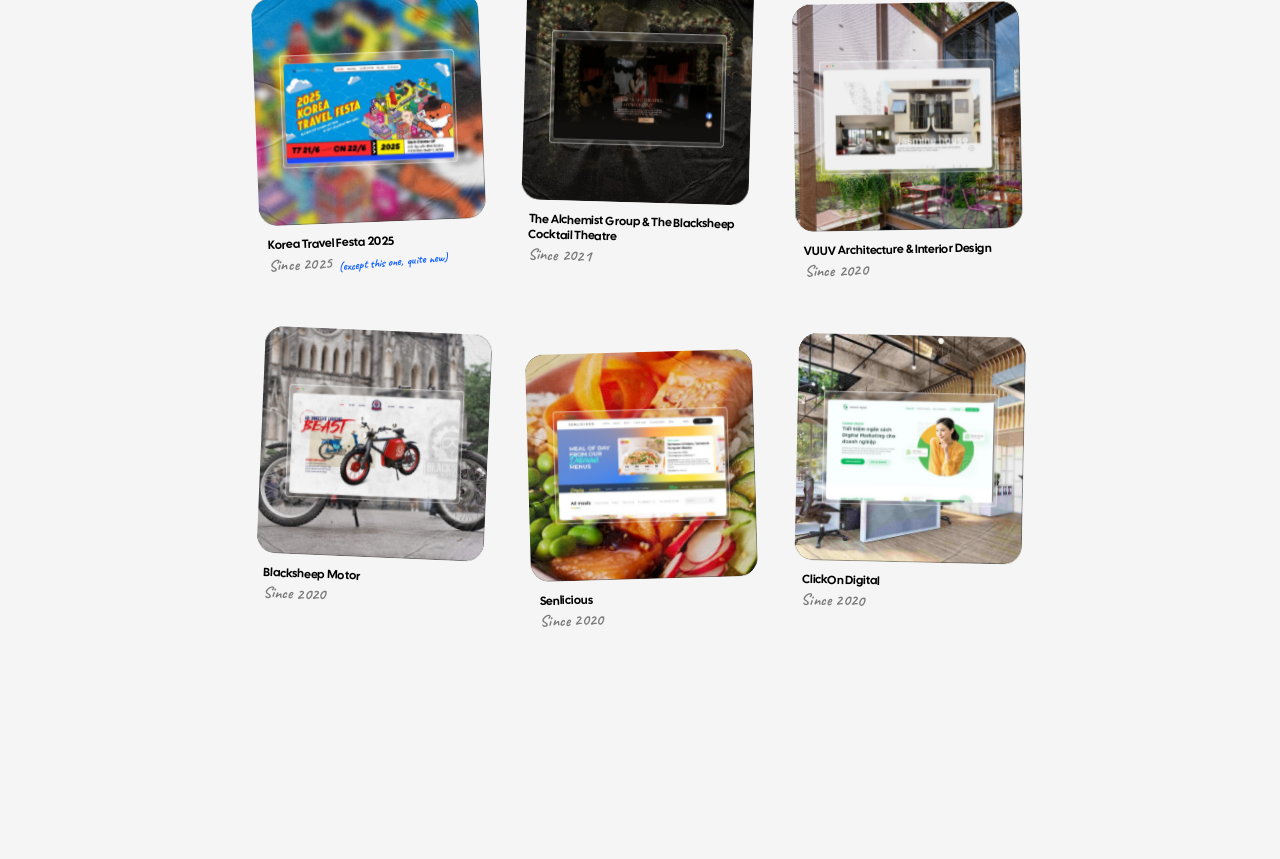
==== commit f5bfdb86: "sync: VA’s Mac mini (va) 28/11 16:19" ====
--- a/index.html
+++ b/index.html
@@ -14,15 +14,16 @@
 <link rel="preconnect" href="https://fonts.googleapis.com">
 <link rel="preconnect" href="https://fonts.gstatic.com" crossorigin>
 <link href="https://fonts.googleapis.com/css2?family=Bangers&family=Cal+Sans&family=IBM+Plex+Mono:wght@500&family=Inter:wght@400;500;600&display=swap" rel="stylesheet">
-<link rel="stylesheet" href="css/base/type.css?v=vfk1">
+<link rel="stylesheet" href="css/base/type.css?v=vfk8a">
 <link rel="stylesheet" href="css/pages/spotlight.css">
-<link rel="stylesheet" href="css/pages/thumb.css?v=2">
+<link rel="stylesheet" href="css/pages/thumb.css?v=3">
 <link rel="stylesheet" href="css/pages/about.css?v=2">
 <link rel="stylesheet" href="css/pages/work.css">
 <link rel="stylesheet" href="css/pages/marquee.css">
 <link rel="stylesheet" href="css/pages/experience.css?v=5">
 <link rel="stylesheet" href="css/pages/playground.css?v=2">
-<link rel="stylesheet" href="css/base/theme.css">
+<link rel="stylesheet" href="css/base/theme.css?v=2">
+<link rel="stylesheet" href="css/base/pref-combo.css">
 <link rel="stylesheet" href="css/base/mobile.css">
 </head>
 <body>
@@ -127,7 +128,7 @@
         <div class="about-hello">
           <span class="ab-t" data-i18n="about.hi1">Hey! Watch out,</span>
           <span class="who-pill"><button class="who-avatar" id="who-avatar" type="button" aria-label="Show contact info" aria-expanded="false"></button><span class="ab-t">Việt Anh</span></span>
-          <span class="ab-t" data-i18n="about.hi2">is coming to</span>
+          <span class="ab-t" data-i18n="about.hi2">is here to</span>
         </div>
         <p class="about-skill" id="about-skill">
           <span class="skill-row">
@@ -175,7 +176,7 @@
         </div>
 
         <div class="sp-layer layer--note">
-          <p class="note" data-i18n="about.note">Hi! I’m a Lead Design Engineer based in Hanoi, Vietnam, with 9+ years in design, the last 5 in Product Design and Design Engineering. I build Design Systems and AI-powered team workflows that shorten the road from design to a working product.</p>
+          <p class="note" data-i18n="about.note">Hi! I’m Việt&nbsp;Anh, a Design&nbsp;Engineer&nbsp;Lead based in Hanoi. I’ve spent 9&nbsp;years in design, the last 5+ in Product&nbsp;Design and Design&nbsp;Engineering. Right now I’m building a Design&nbsp;System and bringing AI into our product&nbsp;team’s workflow, so the whole team moves faster and the road from design to a real&nbsp;product gets shorter.</p>
         </div>
 
         <div class="avatar-group" id="avatar-group">
@@ -323,13 +324,13 @@
   <div class="cursor cursor--pink"><img class="cursor-arrow" src="assets/home/thumb/cursor-pink.svg" alt=""><span class="cursor-chip">Việt Anh</span></div>
   <div class="cursor cursor--yellow"><img class="cursor-arrow" src="assets/home/thumb/cursor-claude.svg" alt=""><span class="cursor-chip">Claude-chan</span></div>
 </div>
-<script src="js/pages/lang.js?v=11"></script>
+<script src="js/pages/lang.js?v=14"></script>
 <script src="js/pages/fit-stage.js"></script>
 <script src="js/pages/thumb.js"></script>
 <script src="js/pages/img-enter.js"></script>
 <script src="js/pages/intro.js?v=2"></script>
 <script src="js/pages/spotlight.js"></script>
-<script src="js/pages/about.js?v=2"></script>
+<script src="js/pages/about.js?v=5"></script>
 <script src="js/pages/work.js?v=2"></script>
 <script src="js/pages/marquee.js"></script>
 <script src="js/pages/experience.js?v=4"></script>
--- a/css/base/type.css
+++ b/css/base/type.css
@@ -43,8 +43,8 @@
 
 @font-face { font-family: "BDO Grotesk"; font-weight: 400; font-style: normal; font-display: swap; src: url("../../assets/shared/fonts/BDOGrotesk-Regular.otf") format("opentype"); }
 @font-face { font-family: "BDO Grotesk"; font-weight: 500; font-style: normal; font-display: swap; src: url("../../assets/shared/fonts/BDOGrotesk-Medium.otf") format("opentype"); }
-/* Caveat 700 with full Vietnamese (Google's Caveat lacks hỏi / ơ ư): VFK - Caveat Bold 1.004, OFL (see VFK-Caveat-OFL.txt). Kept the family name "Caveat" so every existing rule picks it up. */
-@font-face { font-family: "Caveat"; font-weight: 700; font-style: normal; font-display: swap; src: url("../../assets/shared/fonts/VFK-Caveat-Bold.woff2") format("woff2"); }
+/* Caveat 700 with full Vietnamese (Google's Caveat lacks hỏi / ơ ư): VFK - Caveat Bold 1.008 (8A), OFL (see VFK-Caveat-OFL.txt). Kept the family name "Caveat" so every existing rule picks it up. */
+@font-face { font-family: "Caveat"; font-weight: 700; font-style: normal; font-display: swap; src: url("../../assets/shared/fonts/VFK-Caveat-Bold.woff2?v=8a") format("woff2"); }
 
 :root {
   /* families */
--- a/css/pages/spotlight.css
+++ b/css/pages/spotlight.css
@@ -85,7 +85,7 @@
   --d-in: 40ms; --d-out: 15ms;
 }
 .layer--note {
-  left: 28px; top: 539px; width: 470px; height: 160px;
+  left: -87px; top: 539px; width: 700px; height: 160px;   /* widened from 470 (same center x 263; balance only works up to 6 lines) so the intro wraps less */
   --dx: 11.46px; --dy: -211.97px; --s0: .4; --r0: -12deg;
   --d-in: 80ms; --d-out: 0ms;
 }
@@ -195,9 +195,10 @@
 
 /* ---------- handwritten note under the person (Figma 3789:32186, in the 820x550 composition) ---------- */
 .note {
-  margin: 0; width: 470px;
+  margin: 0; width: 700px;
   font: var(--type-note-handwritten-font); line-height: 1; /* exception: kept at 1 (32px); Figma style says 37px */
   letter-spacing: var(--type-note-handwritten-ls); text-align: center;
+  text-wrap: balance;   /* even line lengths; compound words are glued with &nbsp; in the copy so they never split */
   color: var(--ink); text-decoration: none;
 }
 
--- a/css/pages/thumb.css
+++ b/css/pages/thumb.css
@@ -66,10 +66,17 @@
 .thumb-stage > *:not(.cursor), .hero-cluster > * { position: absolute; }
 .pill-left, .sidebar-right, .zoom-help, .toolbar { position: fixed; pointer-events: none; }
 /* FigJam chrome: fixed to the viewport edges, sized by --chrome-scale (not the stage scale).
-   z 3 at rest: above the page (stage z 2). Spotlight open: z 0, so .dim-overlay (z 1) dims it and the stage (z 2) sits on top.
-   Restoring to z 3 waits 180ms (= the overlay's fade-out) so the chrome never flashes undimmed mid-fade. */
-.pill-left, .sidebar-right, .zoom-help, .toolbar { --s: var(--chrome-scale, 1); scale: var(--s); z-index: 3; transition: z-index 0s linear 180ms; }
-body.is-spotlight .pill-left, body.is-spotlight .sidebar-right, body.is-spotlight .zoom-help, body.is-spotlight .toolbar { z-index: 0; transition: z-index 0s; }
+   z 3 always: above the page (stage z 2) and the spotlight dim (.dim-overlay z 1), like real Figma chrome that cards never cover
+   (user, 2026-11-28: dropping it under the stage while a spotlight was open made the toolbar jump over the cards at every open / close).
+   Spotlight open (body.is-spotlight): the chrome dims itself instead, on the overlay's timing (in 200ms, out 180ms). */
+.pill-left, .sidebar-right, .zoom-help, .toolbar {
+  --s: var(--chrome-scale, 1); scale: var(--s); z-index: 3;
+  transition: opacity 180ms ease-out, filter 180ms ease-out;
+}
+body.is-spotlight :is(.pill-left, .sidebar-right, .zoom-help, .toolbar) {
+  opacity: .35; filter: var(--chrome-drop) blur(3px);
+  transition: opacity 200ms ease-out, filter 200ms ease-out;
+}
 
 /* hero text cluster: transparent wrapper (same box as the stage); only the intro entrance transforms it */
 .hero-cluster { position: absolute; left: 0; top: 0; width: 1920px; height: 1080px; transform-origin: 960px 458px; pointer-events: none; }
--- a/css/pages/marquee.css
+++ b/css/pages/marquee.css
@@ -23,7 +23,10 @@
 }
 .m-group { display: flex; flex: none; }
 .m-item { display: flex; flex: none; align-items: center; height: 144px; padding-right: 49px; white-space: nowrap; color: var(--text-strong); letter-spacing: -.02em; }
-.m-text { font: var(--type-display-marquee-font); letter-spacing: var(--type-display-marquee-ls); }
+/* TEST: Uxum for the marquee text (index does not load case.css, so the face is declared here). Revert: drop the @font-face and the font-family line. */
+@font-face { font-family: "Uxum"; font-weight: 400; font-style: normal; font-display: swap; src: url("../../assets/shared/fonts/VFK-Uxum-Regular.woff2?v=1b") format("woff2"); }
+.m-text { font: var(--type-display-marquee-font); letter-spacing: var(--type-display-marquee-ls);
+  font-family: "Uxum", var(--type-family-bdo); font-weight: 400; }
 .m-star { font: var(--type-display-asterisk-font); letter-spacing: var(--type-display-asterisk-ls); color: #F24822; margin-left: 16px; }
 @keyframes marquee-loop { to { transform: translateX(-50%); } }
 @media (prefers-reduced-motion: reduce) {
--- a/css/pages/playground.css
+++ b/css/pages/playground.css
@@ -1,6 +1,6 @@
 /* Visual Playground: older web projects as a grid of cards (Figma VA Portfolio, Container 4008:104372; card = Item 2384:51875).
    Card: 460 square photo of the project's world + paper texture, a small glass browser window in the middle showing the site.
-   Hover / focus: shared spotlight engine (js/pages/spotlight.js) - the page blurs (body.is-spotlight .dim-overlay) and the project's
+   Click: shared spotlight engine (js/pages/spotlight.js) - the page blurs (body.is-spotlight .dim-overlay) and the project's
    best scenes fly out of the card as small browser windows (js/pages/playground.js).
    Stage 1920 wide, scales to width via fit-stage (cap .9). */
 .stage-section.playground { position: relative; margin: 0; padding: calc(80px * var(--stage-scale, 1)) 0; }   /* no z-index: the canvas must be able to rise above .dim-overlay (z 1) */
@@ -12,23 +12,38 @@
 }
 .pg-canvas * { box-sizing: border-box; }
 .playground.is-lit .pg-canvas { z-index: 2; }   /* spotlight open: above the blur, the rest of the canvas blurs itself */
-.pg-head, .pg-card { transition: opacity .2s ease-out, filter .2s ease-out; }
+.pg-head { transition: opacity .2s ease-out, filter .2s ease-out; }
 .playground.is-lit :is(.pg-head, .pg-card:not(.is-open)) { opacity: .35; filter: blur(6px); }
 
-.pg-head { display: flex; flex-direction: column; align-items: center; text-align: center; margin-bottom: 64px; }
-.pg-title { margin: 0; font: var(--type-heading-title-xxl-font); letter-spacing: var(--type-heading-title-xxl-ls); }
+.pg-head { display: flex; flex-direction: column; align-items: center; text-align: center; margin-bottom: 120px; }   /* was 64: more air above the tilted grid */
+.pg-title { margin: 0; font: var(--type-heading-title-xxl-font); letter-spacing: var(--type-heading-title-xxl-ls);
+  font-family: "Uxum", var(--type-family-cal); font-weight: 400; }   /* TEST: Uxum Regular (face declared in marquee.css); revert = drop this line */
 .pg-note { margin: 6px 0 0; font: var(--type-body-l-font); color: var(--text-muted); }
 .pg-sub { margin: 4px 0 0; font: var(--type-note-handwritten-font); color: var(--text-muted); white-space: nowrap; }
 
-.pg-grid { display: flex; flex-wrap: wrap; gap: 52px 20px; width: 1420px; }
-.pg-card { position: relative; display: flex; flex-direction: column; gap: 24px; width: 460px; outline: none; cursor: pointer; }
+.pg-grid { display: flex; flex-wrap: wrap; justify-content: center; gap: 88px 72px; width: 1420px; }   /* roomy gaps so the tilted cards never touch */
+.pg-card { position: relative; display: flex; flex-direction: column; gap: 24px; width: 460px; outline: none; cursor: pointer;
+  zoom: .74; }   /* 460 design -> 340 on the stage: a notch below the Work cards above (360) */
+/* playful grid: every card nudged and tilted by hand-picked amounts (not random, so the mess is designed and stable);
+   hover straightens it and lifts it a touch. Order follows the markup (row 1: kto, alchemist, vuuv; row 2: motor, senlicious, clickon). */
+.pg-card { --tx: 0px; --ty: 0px; --rot: 0deg;
+  translate: var(--tx) var(--ty); rotate: var(--rot);
+  transition: opacity .2s ease-out, filter .2s ease-out, translate .5s cubic-bezier(.3, 1.5, .5, 1), rotate .5s cubic-bezier(.3, 1.5, .5, 1); }
+.pg-card:nth-child(1) { --tx: 10px;  --ty: 18px;  --rot: -2.2deg; }
+.pg-card:nth-child(2) { --tx: -6px;  --ty: -22px; --rot: 1.6deg; }
+.pg-card:nth-child(3) { --tx: -14px; --ty: 34px;  --rot: -1deg; }
+.pg-card:nth-child(4) { --tx: 18px;  --ty: -4px;  --rot: 2.4deg; }
+.pg-card:nth-child(5) { --tx: 4px;   --ty: 40px;  --rot: -1.6deg; }
+.pg-card:nth-child(6) { --tx: -10px; --ty: 6px;   --rot: 1.2deg; }
+.pg-card:is(:hover, .is-open) { --rot: 0deg; translate: var(--tx) calc(var(--ty) - 8px); }
+@media (prefers-reduced-motion: reduce) { .pg-card { transition: opacity .2s ease-out, filter .2s ease-out; } }
 
-.pg-media { position: relative; width: 460px; height: 460px; overflow: hidden; border-radius: 15.77px; background: #000; isolation: isolate; }
+.pg-media { position: relative; width: 460px; height: 460px; overflow: hidden; border-radius: 38px;   /* was 15.77; x .74 zoom = ~28 on stage, same as the Work cards */ background: #000; isolation: isolate; }
 .pg-bg { position: absolute; inset: 0; width: 100%; height: 100%; object-fit: cover; opacity: .9; transition: scale .9s cubic-bezier(.2, .8, .2, 1); }
 .pg-tex { position: absolute; inset: 0; mix-blend-mode: hard-light; pointer-events: none;
   background: url("../../assets/home/playground/tex-a.png") center bottom / 100% 100% no-repeat; }
 .pg-tex::after { content: ""; position: absolute; inset: 0; opacity: .1; background: url("../../assets/home/playground/tex-b.jpg") center / cover no-repeat; }
-.pg-card.is-open .pg-bg { scale: 1.06; }
+.pg-card:is(:hover, .is-open) .pg-bg { scale: 1.06; }   /* cover zooms on hover too (overlay itself opens on click) */
 .pg-card--alchemist .pg-media::before { content: ""; position: absolute; inset: 0; z-index: 1; background: linear-gradient(rgba(18, 16, 14, 0), #12100e); }
 .pg-card--alchemist :is(.pg-tex, .pg-win) { z-index: 2; }   /* Figma: dark fade over the photo */
 .pg-card--clickon .pg-bg { opacity: 1; }
--- a/css/base/theme.css
+++ b/css/base/theme.css
@@ -32,33 +32,7 @@
   filter: invert(1);
 }
 
-/* ---------- theme + language combo: one 48px rounded bar just outside the top-right bar (lives inside .sidebar-right so it scales and
-   layers with it): [sun/moon] | [EN/VI], a 1px divider in the middle. Each half is a 40px button with its own hover. ---------- */
-.pref-combo {
-  position: absolute; right: calc(100% + 8px); top: 50%; translate: 0 -50%;
-  display: flex; align-items: center; gap: 4px; height: 48px; padding: 4px; box-sizing: border-box;
-  border-radius: 16px; background: var(--bg-white); pointer-events: auto;
-}
-.pc-div { width: 1px; height: 24px; background: var(--border-default); flex: none; }
-.theme-toggle, .lang-toggle {
-  display: grid; place-items: center; width: 40px; height: 40px; padding: 0; border: 0; border-radius: 12px;
-  background: transparent; color: var(--text-default); cursor: pointer;
-  -webkit-tap-highlight-color: transparent;
-}
-.theme-toggle, .lang-toggle { transition: background-color .15s ease; }
-.theme-toggle:hover, .theme-toggle.is-guided, .lang-toggle:hover, .lang-toggle.is-guided { background: var(--bg-subtle, #f0f0f0); }   /* .is-guided = a guide cursor is "hovering" it (js/pages/cursor-guide.js) */
-.theme-toggle:focus-visible, .lang-toggle:focus-visible { outline: 2px solid var(--accent-blue-solid); outline-offset: 2px; }
-.theme-toggle svg { grid-area: 1 / 1; width: 22px; height: 22px; transition: opacity .2s ease, rotate .35s cubic-bezier(.2, .8, .2, 1), scale .35s cubic-bezier(.2, .8, .2, 1); }
-.theme-toggle .tt-moon { opacity: 0; rotate: -90deg; scale: .5; }
-html[data-theme="dark"] .theme-toggle .tt-sun { opacity: 0; rotate: 90deg; scale: .5; }
-html[data-theme="dark"] .theme-toggle .tt-moon { opacity: 1; rotate: 0deg; scale: 1; }
-/* language: both codes stack in one cell, the current one shows; switching slides the old one up and the new one in from below */
-.lang-toggle { overflow: hidden; font: 600 15px/1 "Inter", sans-serif; letter-spacing: .02em; }
-.lt-code { grid-area: 1 / 1; transition: opacity .2s ease, translate .35s cubic-bezier(.2, .8, .2, 1); }
-.lt-vi { opacity: 0; translate: 0 14px; }
-html[lang="vi"] .lt-en { opacity: 0; translate: 0 -14px; }
-html[lang="vi"] .lt-vi { opacity: 1; translate: 0 0; }
-@media (prefers-reduced-motion: reduce) { .theme-toggle svg, .lt-code { transition: none; } }
+/* theme + language combo (.pref-combo): css/base/pref-combo.css, shared with the case pages */
 
 /* ---------- cursor chat (js/pages/cursor-guide.js): the name chip turns into a typed hint with a blinking caret ---------- */
 .cursor-chip.is-chat .cg-msg::after {
--- a/css/base/pref-combo.css
+++ b/css/base/pref-combo.css
@@ -0,0 +1,33 @@
+/* ==========================================================================
+   Theme + language combo, shared by the home page (index.html) and the case pages (work/*.html).
+   Markup: .sidebar-right > .pref-combo > button.theme-toggle + span.pc-div + button.lang-toggle.
+   Behaviour: js/pages/theme.js (data-theme) and js/pages/lang.js (<html lang>). Colours come from the page's
+   --bg-white / --bg-subtle / --border-default / --text-default (dark values: css/base/theme.css on home, css/base/case-dark.css on cases).
+   ========================================================================== */
+/* ---------- theme + language combo: one 48px rounded bar just outside the top-right bar (lives inside .sidebar-right so it scales and
+   layers with it): [sun/moon] | [EN/VI], a 1px divider in the middle. Each half is a 40px button with its own hover. ---------- */
+.pref-combo {
+  position: absolute; right: calc(100% + 8px); top: 50%; translate: 0 -50%;
+  display: flex; align-items: center; gap: 4px; height: 48px; padding: 4px; box-sizing: border-box;
+  border-radius: 16px; background: var(--bg-white); pointer-events: auto;
+}
+.pc-div { width: 1px; height: 24px; background: var(--border-default); flex: none; }
+.theme-toggle, .lang-toggle {
+  display: grid; place-items: center; width: 40px; height: 40px; padding: 0; border: 0; border-radius: 12px;
+  background: transparent; color: var(--text-default); cursor: pointer;
+  -webkit-tap-highlight-color: transparent;
+}
+.theme-toggle, .lang-toggle { transition: background-color .15s ease; }
+.theme-toggle:hover, .theme-toggle.is-guided, .lang-toggle:hover, .lang-toggle.is-guided { background: var(--bg-subtle, #f0f0f0); }   /* .is-guided = a guide cursor is "hovering" it (js/pages/cursor-guide.js) */
+.theme-toggle:focus-visible, .lang-toggle:focus-visible { outline: 2px solid var(--accent-blue-solid, #0d99ff); outline-offset: 2px; }
+.theme-toggle svg { grid-area: 1 / 1; width: 22px; height: 22px; transition: opacity .2s ease, rotate .35s cubic-bezier(.2, .8, .2, 1), scale .35s cubic-bezier(.2, .8, .2, 1); }
+.theme-toggle .tt-moon { opacity: 0; rotate: -90deg; scale: .5; }
+html[data-theme="dark"] .theme-toggle .tt-sun { opacity: 0; rotate: 90deg; scale: .5; }
+html[data-theme="dark"] .theme-toggle .tt-moon { opacity: 1; rotate: 0deg; scale: 1; }
+/* language: both codes stack in one cell, the current one shows; switching slides the old one up and the new one in from below */
+.lang-toggle { overflow: hidden; font: 600 15px/1 "Inter", sans-serif; letter-spacing: .02em; }
+.lt-code { grid-area: 1 / 1; transition: opacity .2s ease, translate .35s cubic-bezier(.2, .8, .2, 1); }
+.lt-vi { opacity: 0; translate: 0 14px; }
+html[lang="vi"] .lt-en { opacity: 0; translate: 0 -14px; }
+html[lang="vi"] .lt-vi { opacity: 1; translate: 0 0; }
+@media (prefers-reduced-motion: reduce) { .theme-toggle svg, .lt-code { transition: none; } }
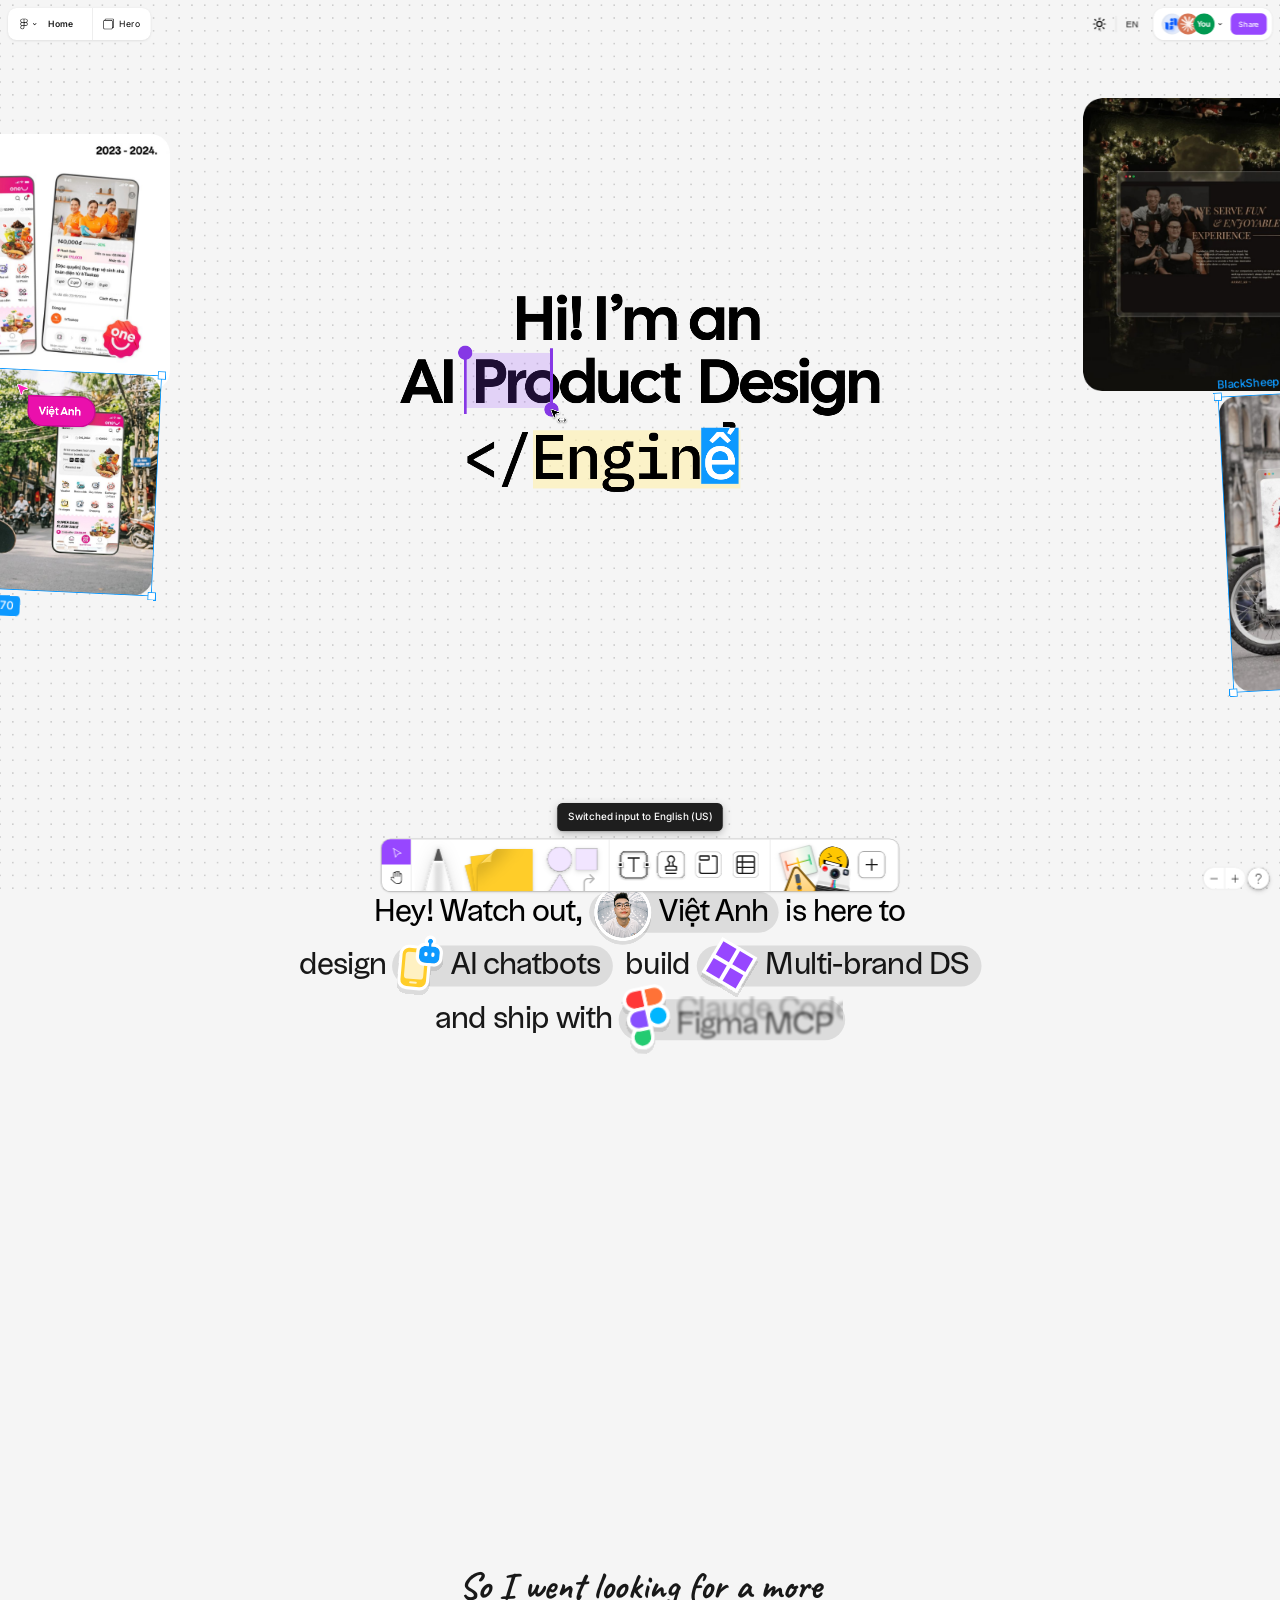
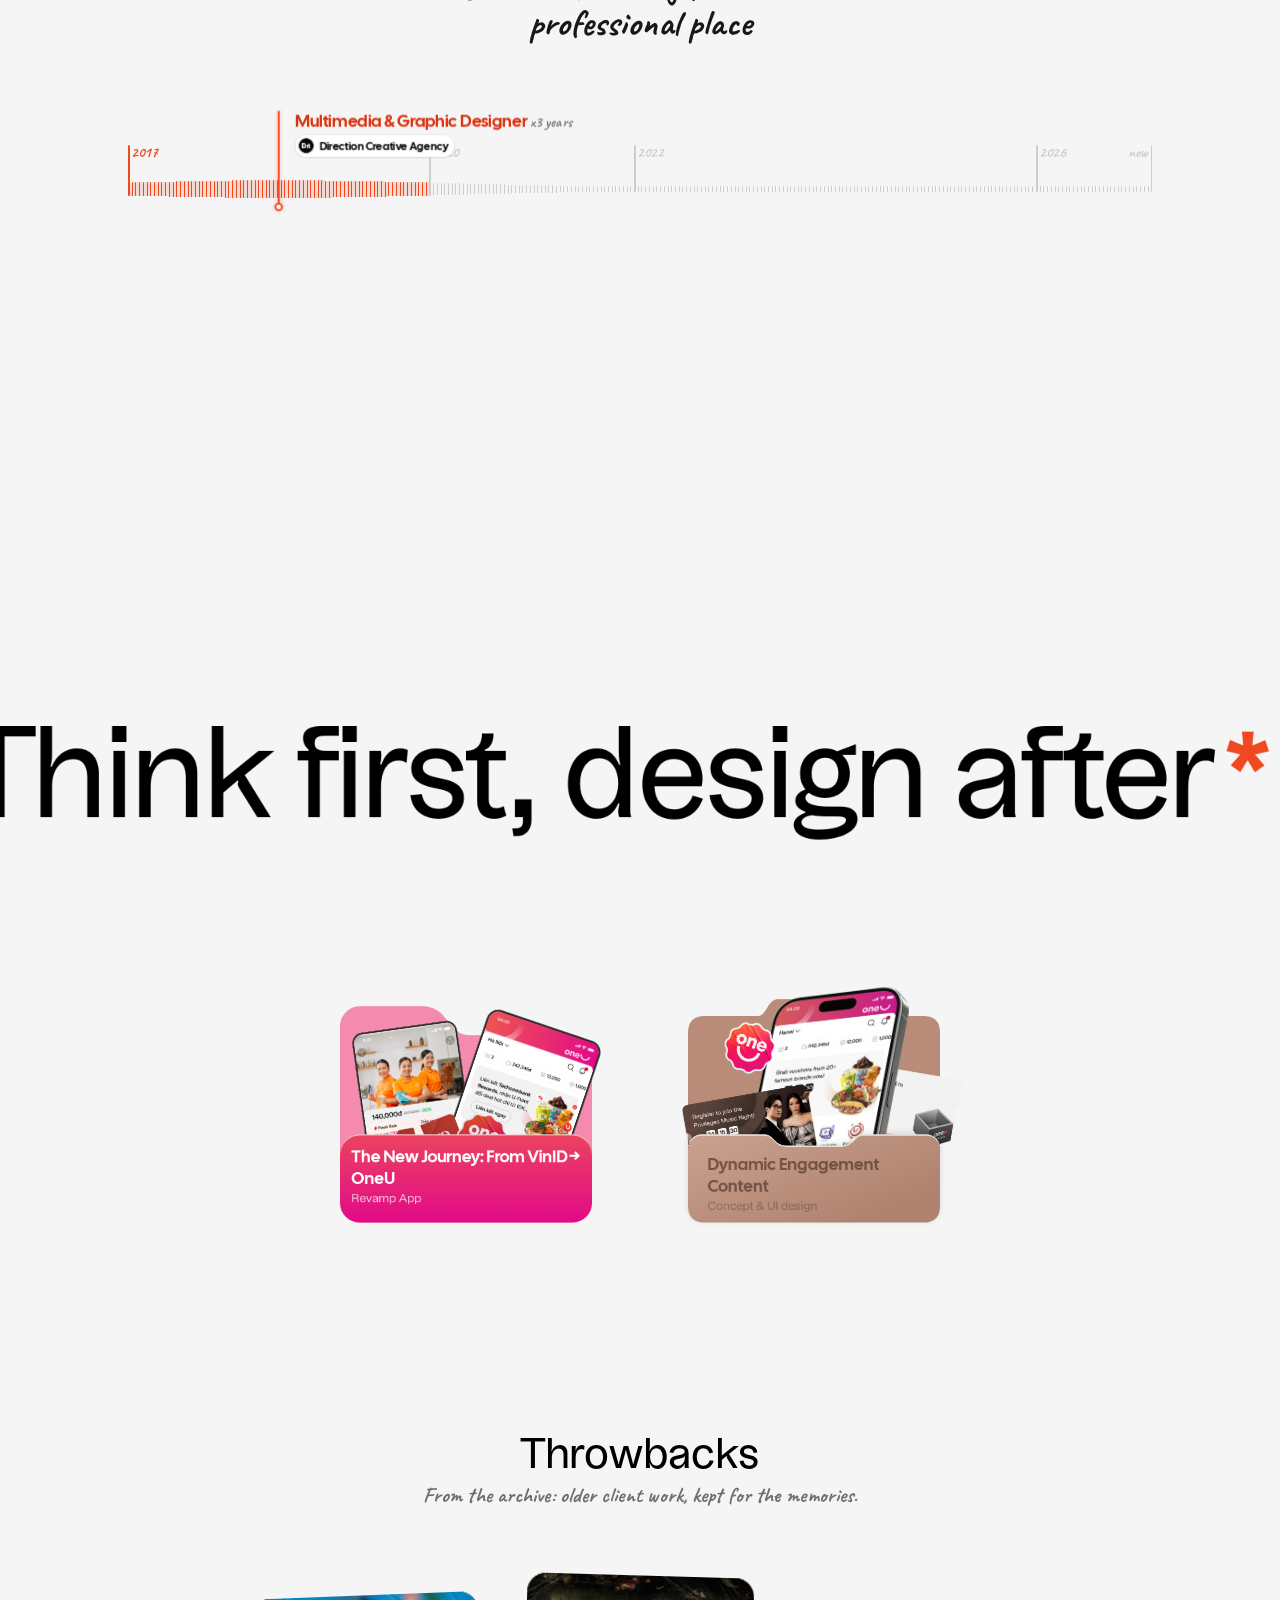
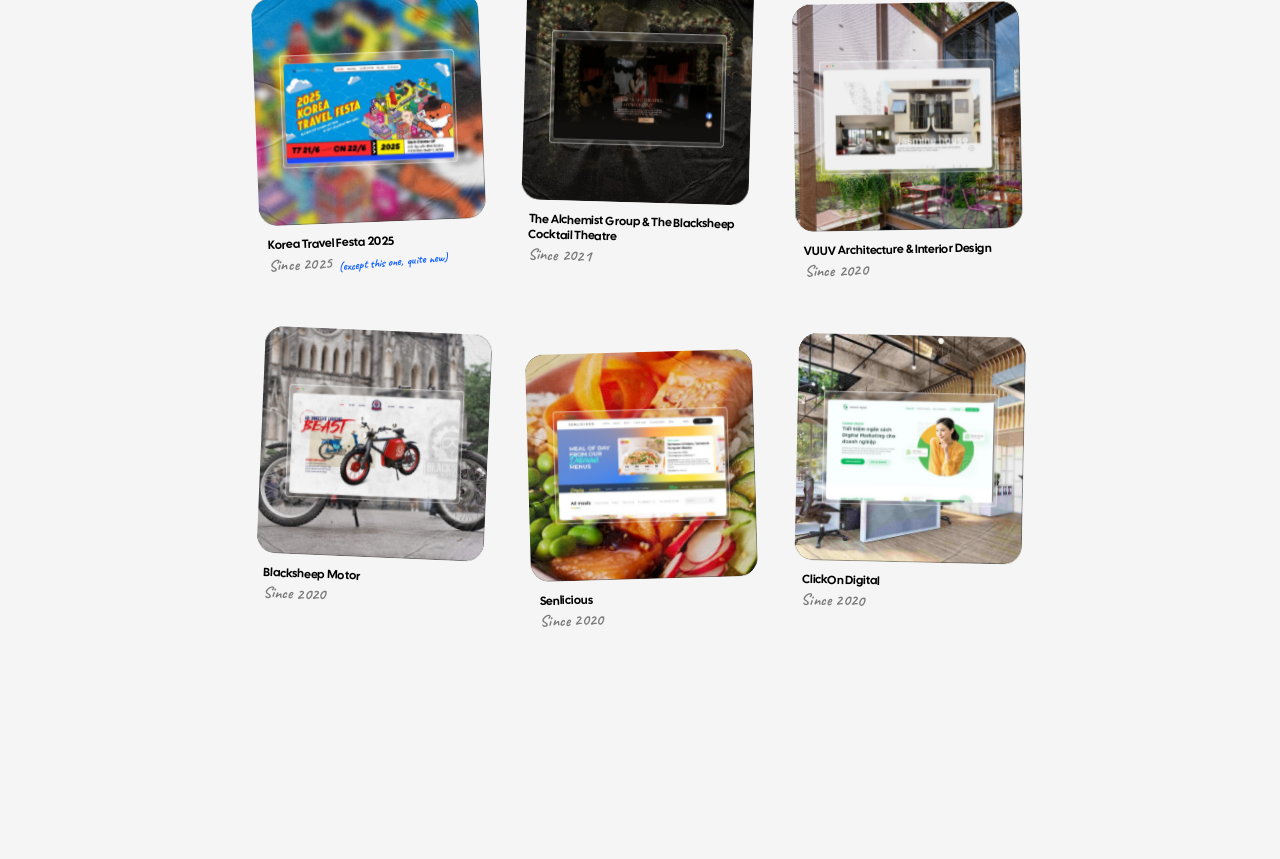
==== commit eb5d0ced: "sync: VA’s Mac mini (va) 28/11 19:26" ====
--- a/index.html
+++ b/index.html
@@ -14,10 +14,10 @@
 <link rel="preconnect" href="https://fonts.googleapis.com">
 <link rel="preconnect" href="https://fonts.gstatic.com" crossorigin>
 <link href="https://fonts.googleapis.com/css2?family=Bangers&family=Cal+Sans&family=IBM+Plex+Mono:wght@500&family=Inter:wght@400;500;600&display=swap" rel="stylesheet">
-<link rel="stylesheet" href="css/base/type.css?v=vfk8a">
+<link rel="stylesheet" href="css/base/type.css?v=uxumtest2">
 <link rel="stylesheet" href="css/pages/spotlight.css">
 <link rel="stylesheet" href="css/pages/thumb.css?v=3">
-<link rel="stylesheet" href="css/pages/about.css?v=2">
+<link rel="stylesheet" href="css/pages/about.css?v=3">
 <link rel="stylesheet" href="css/pages/work.css">
 <link rel="stylesheet" href="css/pages/marquee.css">
 <link rel="stylesheet" href="css/pages/experience.css?v=5">
@@ -60,7 +60,7 @@
     <button class="pl-menu" type="button" aria-haspopup="menu" aria-label="Figma menu"><span class="pl-logo"><img src="assets/home/thumb/figma.svg" alt=""></span><img class="pl-chev" src="assets/shared/icons/chevron.svg" alt=""></button>
     <span class="pl-file">Home</span>
     <span class="pl-div"></span>
-    <span class="pl-page"><img src="assets/shared/icons/pages.svg" alt=""><span class="pl-track" id="pl-track" aria-live="polite"><span class="pl-item">Hero</span></span></span>
+    <span class="pl-page"><img src="assets/shared/icons/pages.svg" alt=""><span class="pl-track t-ui2-s" id="pl-track" aria-live="polite"><span class="pl-item">Hero</span></span></span>
   </div>
 
   <div class="sidebar-right">
@@ -70,10 +70,10 @@
       <svg class="tt-moon" viewBox="0 0 24 24" fill="currentColor" aria-hidden="true"><path d="M20.5 14.6A8.5 8.5 0 0 1 9.4 3.5a8.5 8.5 0 1 0 11.1 11.1z"/></svg>
     </button>
     <span class="pc-div" aria-hidden="true"></span>
-    <button class="lang-toggle" type="button" aria-label="Chuyển sang tiếng Việt"><span class="lt-code lt-en">EN</span><span class="lt-code lt-vi">VI</span></button>
+    <button class="lang-toggle t-ui1" type="button" aria-label="Chuyển sang tiếng Việt"><span class="lt-code lt-en">EN</span><span class="lt-code lt-vi">VI</span></button>
     </div>
     <div class="sr-avatar"><img class="sr-av" src="assets/shared/avatars/avatar-1.png" alt=""><img class="sr-av" src="assets/shared/avatars/avatar-2.png" alt=""><img class="sr-av" src="assets/shared/avatars/avatar-you.png" alt=""><img class="sr-chev" src="assets/shared/icons/chevron.svg" alt=""></div>
-    <button class="sr-share" type="button">Share</button>
+    <button class="sr-share t-ui3" type="button">Share</button>
   </div>
 
   <div class="zoom-help">
--- a/css/base/type.css
+++ b/css/base/type.css
@@ -163,3 +163,18 @@
 .t-body-xl { font: var(--type-body-xl-font); letter-spacing: var(--type-body-xl-ls); }
 .t-body-s { font: var(--type-body-s-font); letter-spacing: var(--type-body-s-ls); }
 .t-body-xs { font: var(--type-body-xs-font); letter-spacing: var(--type-body-xs-ls); }
+
+/* ===== TEST (2026-11-28): every BDO Grotesk use -> Uxum. Revert = delete this whole block (BEGIN..END). ===== BEGIN */
+@font-face { font-family: "Uxum"; font-weight: 300; font-style: normal; font-display: swap; src: url("../../assets/shared/fonts/VFK-Uxum-Light.woff2?v=1b") format("woff2"); }
+@font-face { font-family: "Uxum"; font-weight: 400; font-style: normal; font-display: swap; src: url("../../assets/shared/fonts/VFK-Uxum-Regular.woff2?v=1b") format("woff2"); }
+@font-face { font-family: "Uxum"; font-weight: 700; font-style: normal; font-display: swap; src: url("../../assets/shared/fonts/VFK-Uxum-Bold.woff2?v=1b") format("woff2"); }
+/* Body text (body-* tokens, case body, plain font-family uses) stays BDO; only headings / label / marquee go Uxum. */
+:root {
+  --type-family-uxum-test: "Uxum", "BDO Grotesk", "Inter", system-ui, sans-serif;
+  --type-heading-h1-font: 500 48px/.9 var(--type-family-uxum-test);
+  --type-heading-h2-font: 500 36px/40px var(--type-family-uxum-test);
+  --type-heading-h3-font: 500 28px/32px var(--type-family-uxum-test);
+  --type-label-glyph-font: 500 20px/1 var(--type-family-uxum-test);
+  --type-display-marquee-font: 500 160px/.9 var(--type-family-uxum-test);
+}
+/* ===== TEST Uxum ===== END */
--- a/css/pages/about.css
+++ b/css/pages/about.css
@@ -127,3 +127,7 @@
 }
 .sp-opt { z-index: 1; width: max-content; }
 .skill-chip--opt { width: max-content; transform: rotate(var(--rot, 0deg)); cursor: default; }
+
+/* TEST: Uxum Regular for the About sentence + skill chips (face declared in marquee.css). Revert: drop this block.
+   The side-bearing trim in about.js reads the computed font, and reruns on document.fonts.ready, so it follows. */
+.ab-t, .skill-chip { font-family: "Uxum", var(--type-family-bdo); font-weight: 400; }
--- a/css/base/theme.css
+++ b/css/base/theme.css
@@ -1,31 +1,8 @@
 /* ==========================================================================
-   Light / dark theme for the home page (index.html). Load LAST.
-   Light values live with each page's :root (thumb / about / spotlight); this file only overrides them for
-   html[data-theme="dark"] (set before first paint by the inline script in <head>, switched by js/pages/theme.js).
-   Dark canvas = Figma AID1 2089:10295 (36px image, Tile x0.5 -> 18px cell; base #212121, VA Portfolio 3988:18664). Chrome colours follow Figma's own dark UI.
+   Dark mode extras for the home page (index.html). Load LAST.
+   Colours do NOT live here: dark mode only overrides the theme tier in css/base/tokens.css.
+   This file only inverts black chrome icons (a token cannot recolour an <img>) and holds the cursor chat bits.
    ========================================================================== */
-html[data-theme="dark"] {
-  color-scheme: dark;
-  --canvas: #212121;
-  --canvas-tile: url("../../assets/home/thumb/bg-dot-dark.png");
-  --canvas-tile-size: 18px;
-
-  --text-strong: #fff;
-  --text-default: rgba(255, 255, 255, .9);
-  --text-muted: rgba(255, 255, 255, .6);
-  --text-secondary: rgba(255, 255, 255, .5);
-  --text-tertiary: rgba(255, 255, 255, .16);
-  --object-quaternary: rgba(255, 255, 255, .16);
-  --border-default: #444;
-  --bg-white: #2c2c2c;           /* chrome surfaces: pills, toolbar, zoom, contact card, tagline */
-  --bg-subtle: #383838;
-  --bg-alpha-black-10: rgba(255, 255, 255, .1);
-  --ink: #f5f5f5;
-  --dim: rgba(30, 30, 30, .55);
-  --engineer-highlight: rgba(255, 205, 41, .28);
-  --chrome-drop: drop-shadow(0 1px 1.5px rgba(0, 0, 0, .4));
-  --chrome-ui-shadow: 0 1px 3px rgba(0, 0, 0, .4);
-}
 
 /* single-colour (black) chrome icons -> white; colourful illustrations (marker, sticky, shapes, emoji, move) stay as they are */
 html[data-theme="dark"] :is(.pl-logo img, .pl-chev, .sr-chev, .pl-page img, .zoom-plus, .help img, .ins-plus img, .tb-flat img, .tb-move img:last-child, .ins--align img) {
--- a/css/base/pref-combo.css
+++ b/css/base/pref-combo.css
@@ -1,31 +1,31 @@
 /* ==========================================================================
    Theme + language combo, shared by the home page (index.html) and the case pages (work/*.html).
    Markup: .sidebar-right > .pref-combo > button.theme-toggle + span.pc-div + button.lang-toggle.
-   Behaviour: js/pages/theme.js (data-theme) and js/pages/lang.js (<html lang>). Colours come from the page's
-   --bg-white / --bg-subtle / --border-default / --text-default (dark values: css/base/theme.css on home, css/base/case-dark.css on cases).
+   Behaviour: js/pages/theme.js (data-theme) and js/pages/lang.js (<html lang>). Colours: alias tokens from css/base/tokens.css.
+   Text: the EN/VI button carries t-ui1 in the HTML.
    ========================================================================== */
 /* ---------- theme + language combo: one 48px rounded bar just outside the top-right bar (lives inside .sidebar-right so it scales and
    layers with it): [sun/moon] | [EN/VI], a 1px divider in the middle. Each half is a 40px button with its own hover. ---------- */
 .pref-combo {
   position: absolute; right: calc(100% + 8px); top: 50%; translate: 0 -50%;
   display: flex; align-items: center; gap: 4px; height: 48px; padding: 4px; box-sizing: border-box;
-  border-radius: 16px; background: var(--bg-white); pointer-events: auto;
+  border-radius: 16px; background: var(--bg-layer-1); pointer-events: auto;
 }
 .pc-div { width: 1px; height: 24px; background: var(--border-default); flex: none; }
 .theme-toggle, .lang-toggle {
   display: grid; place-items: center; width: 40px; height: 40px; padding: 0; border: 0; border-radius: 12px;
-  background: transparent; color: var(--text-default); cursor: pointer;
+  background: transparent; color: var(--object-primary); cursor: pointer;
   -webkit-tap-highlight-color: transparent;
 }
 .theme-toggle, .lang-toggle { transition: background-color .15s ease; }
-.theme-toggle:hover, .theme-toggle.is-guided, .lang-toggle:hover, .lang-toggle.is-guided { background: var(--bg-subtle, #f0f0f0); }   /* .is-guided = a guide cursor is "hovering" it (js/pages/cursor-guide.js) */
-.theme-toggle:focus-visible, .lang-toggle:focus-visible { outline: 2px solid var(--accent-blue-solid, #0d99ff); outline-offset: 2px; }
+.theme-toggle:hover, .theme-toggle.is-guided, .lang-toggle:hover, .lang-toggle.is-guided { background: var(--bg-layer-2); }   /* .is-guided = a guide cursor is "hovering" it (js/pages/cursor-guide.js) */
+.theme-toggle:focus-visible, .lang-toggle:focus-visible { outline: 2px solid var(--border-selected); outline-offset: 2px; }
 .theme-toggle svg { grid-area: 1 / 1; width: 22px; height: 22px; transition: opacity .2s ease, rotate .35s cubic-bezier(.2, .8, .2, 1), scale .35s cubic-bezier(.2, .8, .2, 1); }
 .theme-toggle .tt-moon { opacity: 0; rotate: -90deg; scale: .5; }
 html[data-theme="dark"] .theme-toggle .tt-sun { opacity: 0; rotate: 90deg; scale: .5; }
 html[data-theme="dark"] .theme-toggle .tt-moon { opacity: 1; rotate: 0deg; scale: 1; }
 /* language: both codes stack in one cell, the current one shows; switching slides the old one up and the new one in from below */
-.lang-toggle { overflow: hidden; font: 600 15px/1 "Inter", sans-serif; letter-spacing: .02em; }
+.lang-toggle { overflow: hidden; }
 .lt-code { grid-area: 1 / 1; transition: opacity .2s ease, translate .35s cubic-bezier(.2, .8, .2, 1); }
 .lt-vi { opacity: 0; translate: 0 14px; }
 html[lang="vi"] .lt-en { opacity: 0; translate: 0 -14px; }
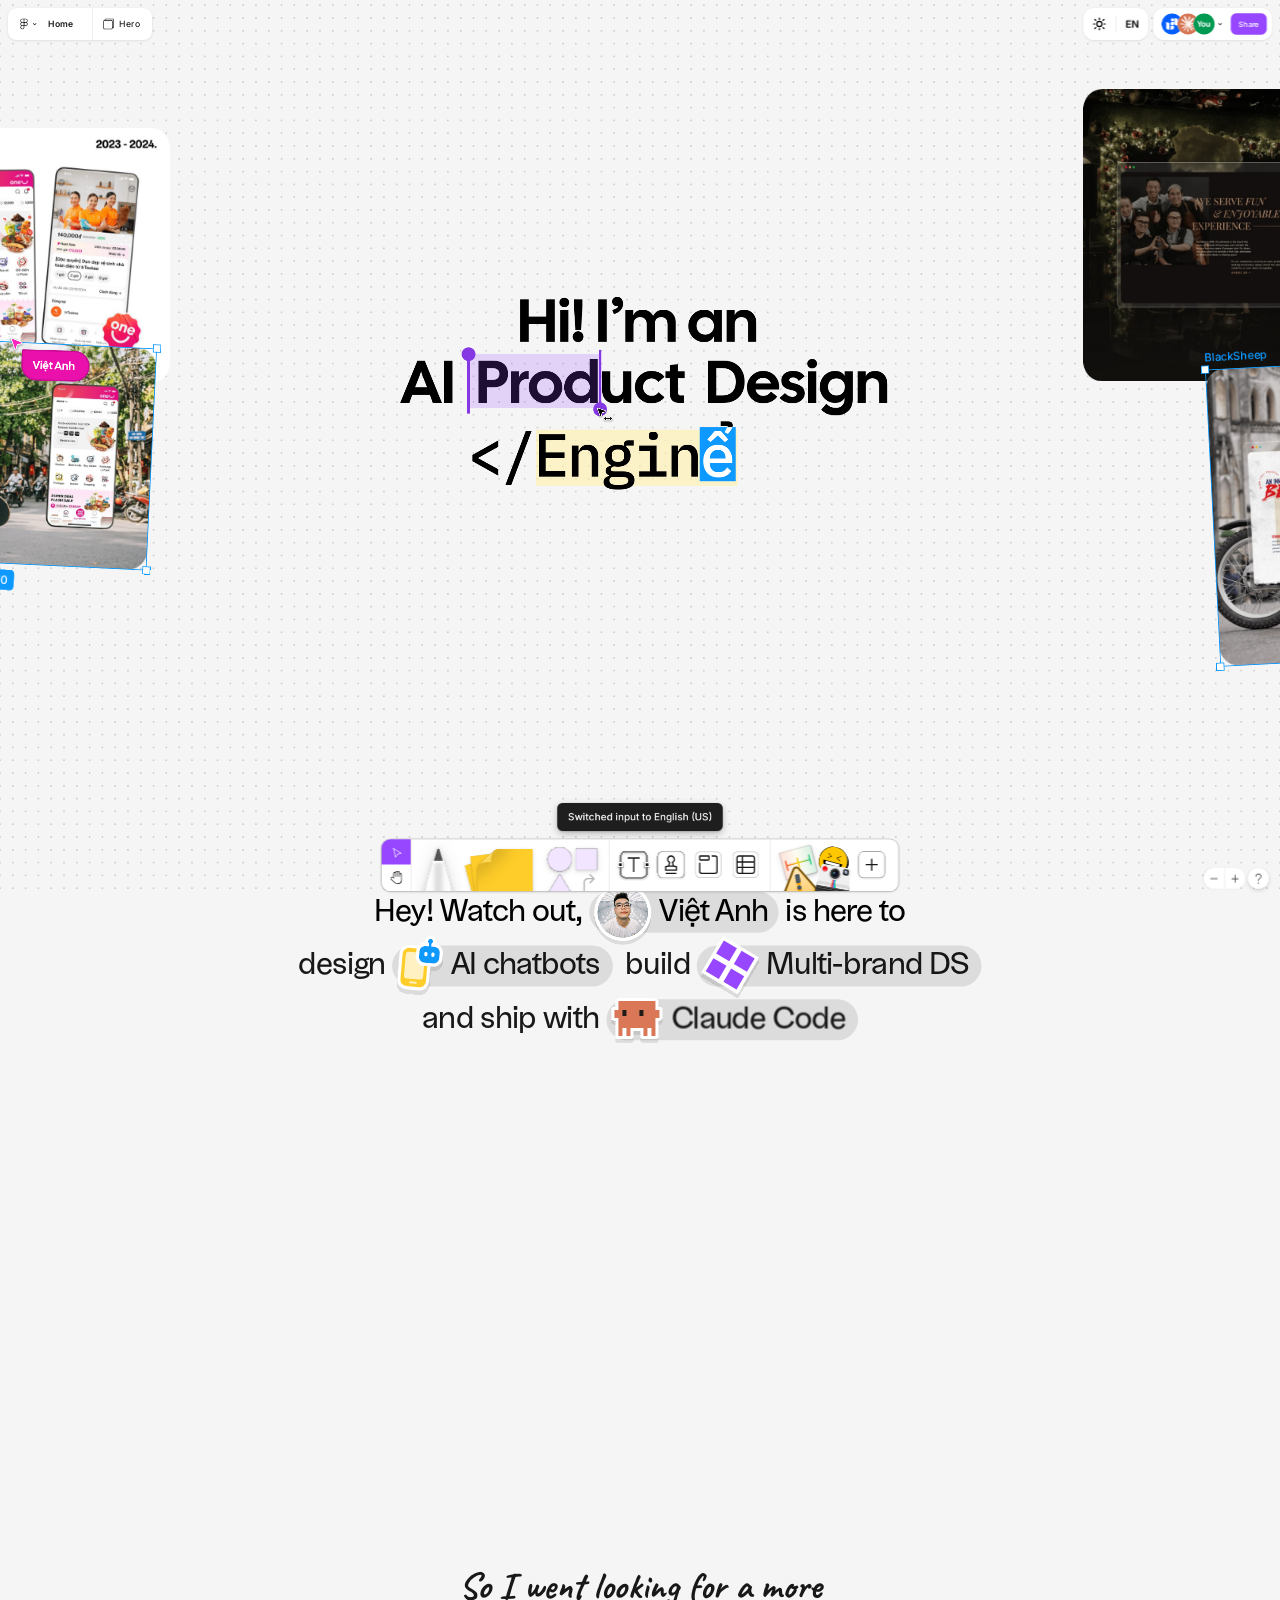
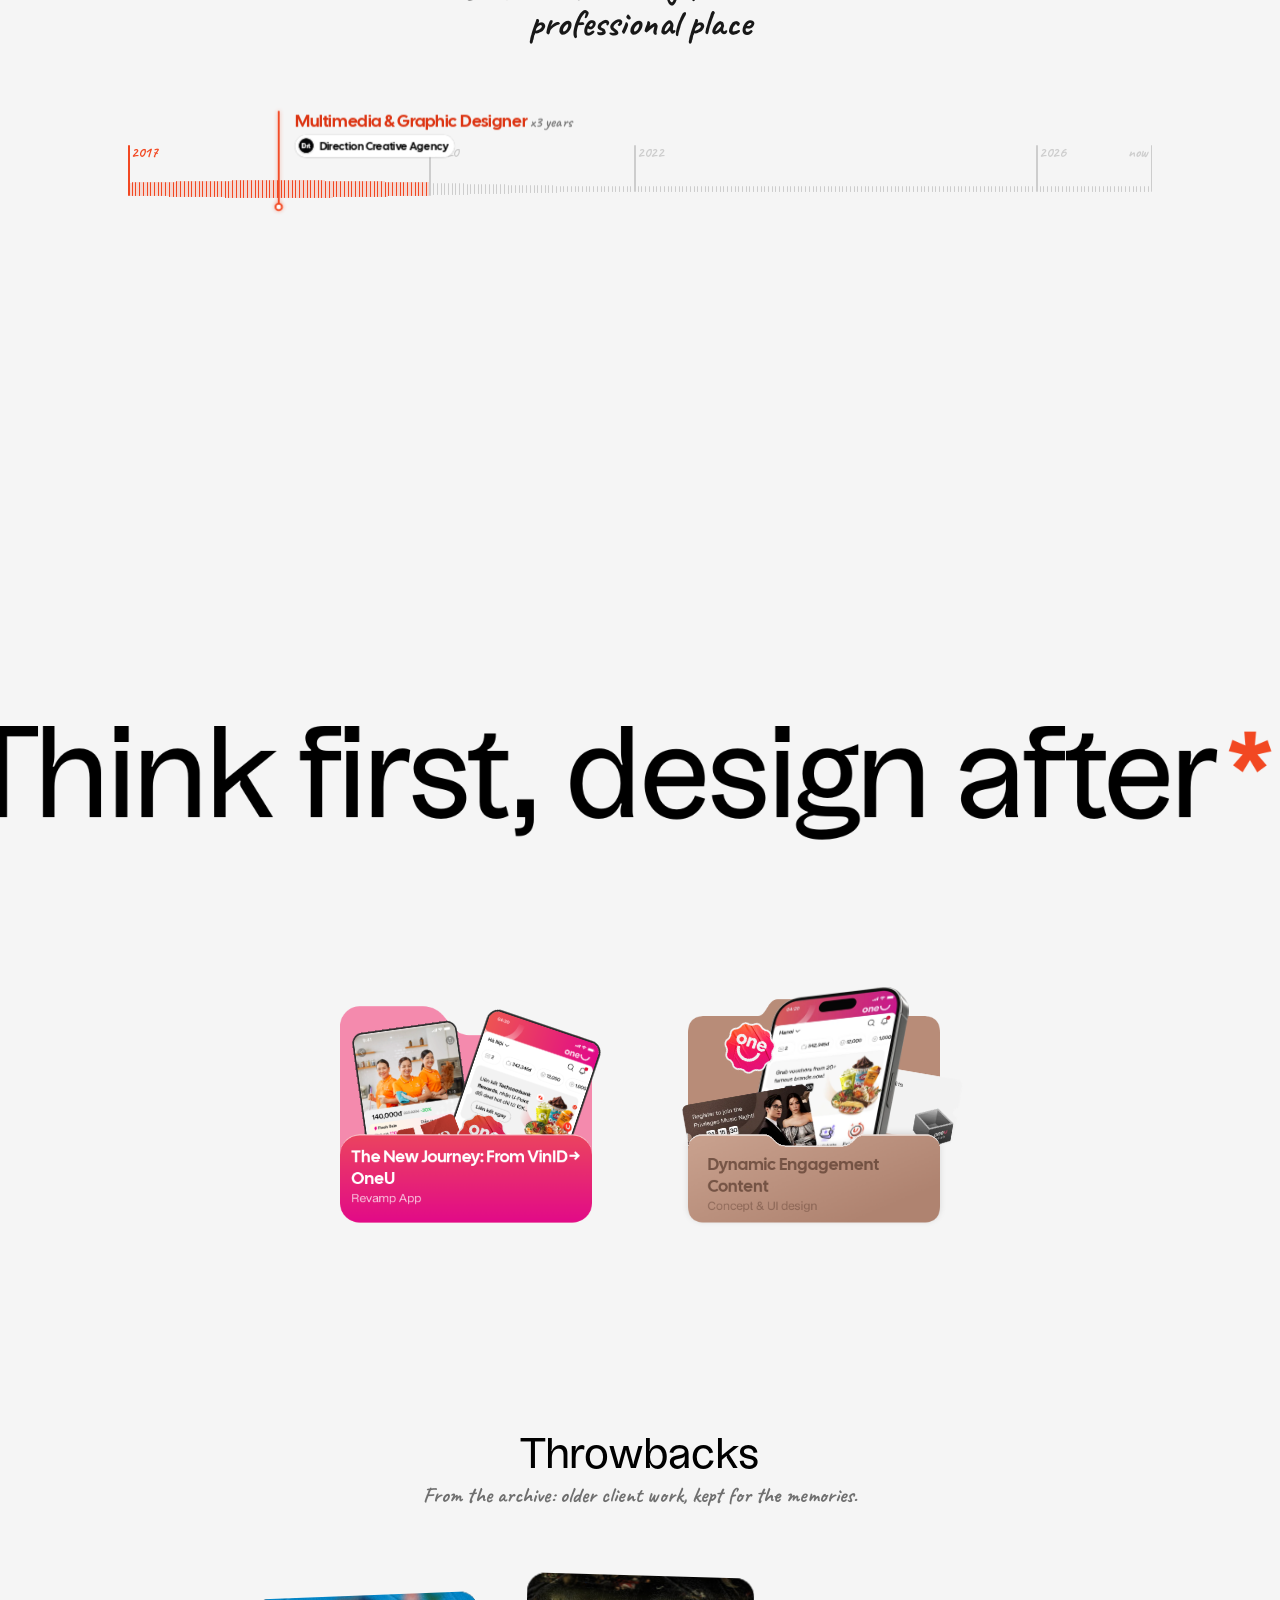
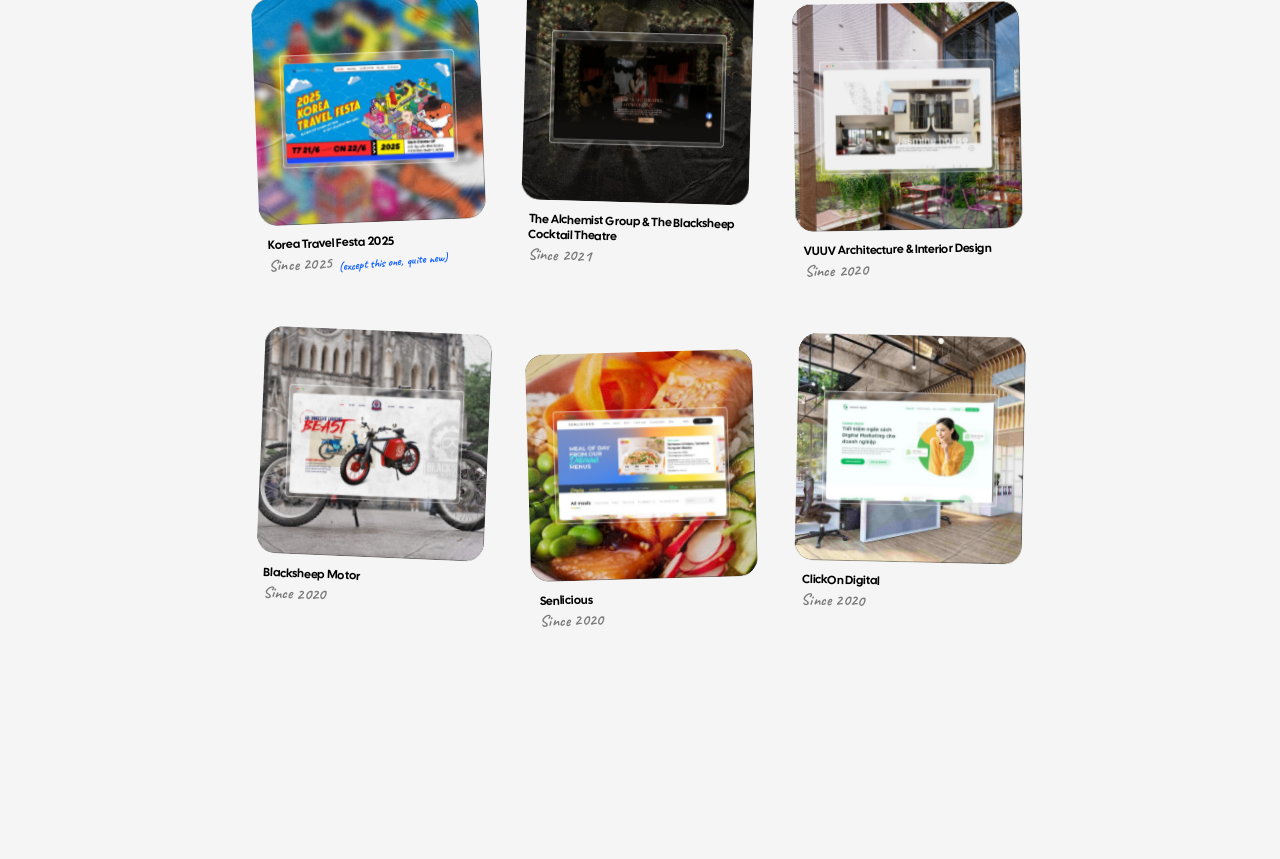
==== commit 18402bbf: "Responsive: 3 breakpoint tiers across the site, case tablet tier, home phone hero - tokens.css: brea" ====
--- a/index.html
+++ b/index.html
@@ -14,6 +14,7 @@
 <link rel="preconnect" href="https://fonts.googleapis.com">
 <link rel="preconnect" href="https://fonts.gstatic.com" crossorigin>
 <link href="https://fonts.googleapis.com/css2?family=Bangers&family=Cal+Sans&family=IBM+Plex+Mono:wght@500&family=Inter:wght@400;500;600&display=swap" rel="stylesheet">
+<link rel="stylesheet" href="css/base/tokens.css?v=1">
 <link rel="stylesheet" href="css/base/type.css?v=uxumtest2">
 <link rel="stylesheet" href="css/pages/spotlight.css">
 <link rel="stylesheet" href="css/pages/thumb.css?v=3">
@@ -22,7 +23,7 @@
 <link rel="stylesheet" href="css/pages/marquee.css">
 <link rel="stylesheet" href="css/pages/experience.css?v=5">
 <link rel="stylesheet" href="css/pages/playground.css?v=2">
-<link rel="stylesheet" href="css/base/theme.css?v=2">
+<link rel="stylesheet" href="css/base/theme.css?v=3">
 <link rel="stylesheet" href="css/base/pref-combo.css">
 <link rel="stylesheet" href="css/base/mobile.css">
 </head>
@@ -78,7 +79,7 @@
 
   <div class="zoom-help">
     <div class="zoom"><div class="zoom-minus"><i></i></div><img class="zoom-plus" src="assets/home/thumb/zoom-plus.svg" alt=""></div>
-    <div class="help"><img src="assets/home/thumb/help-bubble.svg" alt=""></div>
+    <div class="help"><svg viewBox="8 5 32 32" aria-hidden="true"><path fill="currentColor" d="M23.9999 27.1504C24.4694 27.1504 24.8495 27.5306 24.8495 28C24.8495 28.4694 24.4693 28.8496 23.9999 28.8496C23.5305 28.8496 23.1503 28.4694 23.1503 28C23.1503 27.5306 23.5305 27.1504 23.9999 27.1504ZM24.2665 14C25.4408 14 26.4862 14.383 27.2431 15.0781C28.0033 15.7764 28.4442 16.7645 28.4443 17.9111C28.4443 18.7366 28.2603 19.4298 27.8915 20.0381C27.5271 20.6392 27.0008 21.1258 26.3661 21.5713C25.542 22.1496 25.105 22.555 24.8525 23.0117C24.6035 23.462 24.4999 24.0249 24.4999 25H23.4999C23.4999 23.9751 23.6027 23.2035 23.9765 22.5273C24.3467 21.8579 24.9491 21.3437 25.7909 20.7529C26.3628 20.3516 26.7695 19.9591 27.036 19.5195C27.2983 19.0871 27.4443 18.5781 27.4443 17.9111C27.4442 17.0325 27.1118 16.3154 26.5663 15.8145C26.0174 15.3104 25.2241 15 24.2665 15C23.291 15 22.4035 15.2811 21.7685 15.8311C21.1448 16.3714 20.7157 17.213 20.7157 18.4443H19.7157C19.7157 16.9579 20.2458 15.8274 21.1142 15.0752C21.9715 14.3327 23.1102 14 24.2665 14Z"/></svg></div>
   </div>
 
   <div class="toolbar">
@@ -241,7 +242,7 @@
 </section>
 
 <section class="stage-section playground" data-section-name="Playground" aria-label="Throwbacks">
-  <div class="pg-fit" data-stage-w="1920" data-mobile-w="1480">
+  <div class="pg-fit" data-stage-w="1920" data-mobile-w="720">
     <div class="pg-canvas">
       <header class="pg-head"><div class="pg-hl"><h2 class="pg-title">Throwbacks</h2><p class="pg-sub">From the archive: older client work, kept for the memories.</p></div></header>
       <div class="pg-grid">
--- a/css/base/tokens.css
+++ b/css/base/tokens.css
@@ -0,0 +1,263 @@
+/* ==========================================================================
+   Design tokens for the whole site (index.html, work/*.html). Load FIRST on every page.
+   Proposal approved 2026-11-28: _review/ds-proposal.html
+
+   BREAKPOINTS (chốt 2026-11-29, mọi file CSS theo đúng 3 nấc này; biến CSS không dùng được trong @media nên chỉ chốt số)
+     phone    ≤767        @media (max-width: 767px)
+     tablet   768–1023    @media (min-width: 768px) and (max-width: 1023px)
+     desktop  ≥1024       @media (min-width: 1024px)
+     "Không phải desktop" (phone + tablet chung một rule) = @media (max-width: 1023px).
+     Cỡ màn kiểm: 375 · 390 · 430 · 768 · 1024 · 1280 · 1440 · 1920.
+
+   TWO TIERS, NO GLOBAL PALETTE
+     1. Theme   --theme-*   raw values, two modes: Light (:root) and Dark (html[data-theme="dark"]).
+                            Dark mode overrides ONLY this tier. Never use --theme-* in component CSS.
+     2. Alias   --object-*  text and icons
+                --bg-*      backgrounds
+                --border-*  borders and dividers
+                --paint-*   gradients and image fills (the "paint style" group)
+     Component CSS uses only alias tokens. Raw colours stay in a component only for illustration colours
+     (cursor chips, Work thumbnail scrims, compare knob...), each marked "illustration" where it is used.
+
+   TEXT STYLES = CLASSES IN THE HTML
+     .t-<role>-<variant>   role = size step, variant = font. All variants of one role share --<role>-size / -lh / -ls,
+                           so editing a role here changes it everywhere. Component CSS never declares font-family/size/weight/
+                           line-height/letter-spacing (only layout).
+       Display  D1 160 · D2 140 · D3 72
+       Heading  H1 56 · H2 48 · H3 40 · H4 36
+       Title    T1 28 · T2 24 · T3 20 · T4 17
+       Body     B1 18 · B2 16 · B3 14 · B4 12     fixed px, regular (.t-b3) or medium (.t-b3-m)
+       Note     N1 80 · N2 32 · N3 28             Caveat 700
+       UI       UI1 15 · UI2 13 · UI3 11          Inter, fake Figma chrome only
+       Fun      80                                Bangers, the sticker
+     Variants: ux = Uxum 400, cal = Cal Sans 400, bdo = BDO Grotesk 500 (-2%), mono = IBM Plex Mono 500.
+
+   SCALING
+     Display / Heading / Title / Note sizes are design px at 1920, multiplied by --u, with a mobile floor:
+       size = max(floor, design * --u)
+     Home: --u = 1px (the home stage scales as a whole). Case pages (css/base/case.css): --u = --case-u
+     (min(100vw,1600px)/1920) and below 1024px --u = 0px, so every style sits on its floor
+     (at 1024 the desktop sizes are already on their floors, so tablet continues seamlessly). B1/B2: tablet keeps
+     18/16 like desktop, phone drops to 16/14 (case.css).
+     Body and UI styles are fixed px.
+   ========================================================================== */
+
+/* ---------- fonts (Cal Sans, Inter, IBM Plex Mono, Bangers come from Google Fonts in each page's <head>) ---------- */
+/* VFK - Uxum 1.002 (1B): Vietnamese Light / Regular / Bold */
+@font-face { font-family: "Uxum"; font-weight: 300; font-style: normal; font-display: swap; src: url("../../assets/shared/fonts/VFK-Uxum-Light.woff2?v=1b") format("woff2"); }
+@font-face { font-family: "Uxum"; font-weight: 400; font-style: normal; font-display: swap; src: url("../../assets/shared/fonts/VFK-Uxum-Regular.woff2?v=1b") format("woff2"); }
+@font-face { font-family: "Uxum"; font-weight: 700; font-style: normal; font-display: swap; src: url("../../assets/shared/fonts/VFK-Uxum-Bold.woff2?v=1b") format("woff2"); }
+@font-face { font-family: "BDO Grotesk"; font-weight: 400; font-style: normal; font-display: swap; src: url("../../assets/shared/fonts/BDOGrotesk-Regular.otf") format("opentype"); }
+@font-face { font-family: "BDO Grotesk"; font-weight: 500; font-style: normal; font-display: swap; src: url("../../assets/shared/fonts/BDOGrotesk-Medium.otf") format("opentype"); }
+/* Caveat 700 with full Vietnamese (Google's Caveat lacks hỏi / ơ ư): VFK - Caveat Bold 1.008 (8A), OFL (see VFK-Caveat-OFL.txt) */
+@font-face { font-family: "Caveat"; font-weight: 700; font-style: normal; font-display: swap; src: url("../../assets/shared/fonts/VFK-Caveat-Bold.woff2?v=8a") format("woff2"); }
+
+:root {
+  /* ======================= 1. THEME · Light ======================= */
+  --theme-ink: #000;
+  --theme-ink-60: rgba(0, 0, 0, .6);
+  --theme-ink-40: rgba(0, 0, 0, .4);
+  --theme-ink-30: rgba(0, 0, 0, .3);
+  --theme-ink-16: rgba(0, 0, 0, .16);
+  --theme-ink-10: rgba(0, 0, 0, .1);
+  --theme-canvas: #f5f5f5;
+  --theme-surface-1: #fff;
+  --theme-surface-2: #f2f2f2;
+  --theme-surface-3: #e6e6e6;
+  --theme-line: #e6e6e6;
+  --theme-blue: #0d5eff;
+  --theme-red: #f24822;
+  --theme-green: #16b24a;
+  --theme-green-subtle: #e8f6ec;
+  --theme-green-soft: #b4ecc8;
+  --theme-crimson: #e60a32;
+  --theme-crimson-subtle: #fde6ea;
+  --theme-crimson-soft: #ffb4b4;
+  --theme-mark: rgba(255, 241, 171, .6);
+  --theme-overlay: rgba(229, 229, 229, .5);
+  --theme-card: linear-gradient(180deg, #f9f9f9, #fff);
+  --theme-dots: url("../../assets/home/thumb/bg-dot.png");
+  --theme-dots-size: 16px;
+  --theme-shadow-alpha: .1;
+  /* same in both modes (Figma chrome colours) */
+  --theme-white: #fff;
+  --theme-figma-blue: #0d99ff;
+  --theme-purple: #9747ff;
+  --theme-yellow: #ffcd29;
+  --theme-near-black: #1e1e1e;
+  --theme-flap: linear-gradient(180deg, #eb445f, #e20a88);
+  --theme-ai: linear-gradient(90deg, #0d5eff 0%, #12c4ff 55%, #ffe600 100%);
+
+  /* ======================= 2. ALIAS ======================= */
+  /* Object: text, icons */
+  --object-primary: var(--theme-ink);
+  --object-secondary: var(--theme-ink-60);
+  --object-tertiary: var(--theme-ink-40);
+  --object-disabled: var(--theme-ink-16);
+  --object-onbrand: var(--theme-white);
+  --object-brand: var(--theme-blue);
+  --object-selected: var(--theme-figma-blue);
+  --object-highlight: var(--theme-red);
+  --object-success: var(--theme-green);
+  --object-danger: var(--theme-crimson);
+
+  /* Background */
+  --bg-canvas: var(--theme-canvas);
+  --bg-layer-1: var(--theme-surface-1);
+  --bg-layer-2: var(--theme-surface-2);
+  --bg-layer-3: var(--theme-surface-3);
+  --bg-tint: var(--theme-ink-10);
+  --bg-inverse: var(--theme-near-black);
+  --bg-overlay: var(--theme-overlay);
+  --bg-selected: var(--theme-figma-blue);
+  --bg-accent: var(--theme-purple);
+  --bg-highlight: var(--theme-red);
+  --bg-warning: var(--theme-yellow);
+  --bg-mark: var(--theme-mark);
+  --bg-success-subtle: var(--theme-green-subtle);
+  --bg-success-soft: var(--theme-green-soft);
+  --bg-danger-subtle: var(--theme-crimson-subtle);
+  --bg-danger-soft: var(--theme-crimson-soft);
+
+  /* Border */
+  --border-default: var(--theme-line);
+  --border-strong: var(--theme-ink-30);
+  --border-inverse: var(--theme-white);
+  --border-selected: var(--theme-figma-blue);
+  --border-highlight: var(--theme-red);
+  --border-success: var(--theme-green);
+  --border-danger: var(--theme-crimson);
+
+  /* Paint: gradients, image fills */
+  --paint-ai: var(--theme-ai);
+  --paint-card: var(--theme-card);
+  --paint-flap: var(--theme-flap);
+  --paint-canvas-dots: var(--theme-dots);
+  --paint-canvas-dots-size: var(--theme-dots-size);
+
+  /* Effects (not colours; follow the mode through --theme-shadow-alpha) */
+  --shadow-chrome: 0 0 .5px rgba(0, 0, 0, calc(var(--theme-shadow-alpha) * 1.8)), 0 3px 8px rgba(0, 0, 0, var(--theme-shadow-alpha)), 0 1px 3px rgba(0, 0, 0, var(--theme-shadow-alpha));
+  --shadow-chrome-ui: 0 1px 3px rgba(0, 0, 0, var(--theme-shadow-alpha));
+  --shadow-chrome-drop: drop-shadow(0 1px 1.5px rgba(0, 0, 0, var(--theme-shadow-alpha)));
+
+  /* ======================= TYPOGRAPHY ======================= */
+  --u: 1px;
+  --font-ux: "Uxum", "Cal Sans", sans-serif;
+  --font-cal: "Cal Sans", sans-serif;
+  --font-bdo: "BDO Grotesk", "Inter", system-ui, sans-serif;   /* body stays BDO (2026-11-28); headings pick the ux variant */
+  --font-mono: "IBM Plex Mono", monospace;
+  --font-inter: "Inter", system-ui, sans-serif;
+  --font-caveat: "Caveat", cursive;
+  --font-bangers: "Bangers", cursive;
+
+  /* Display */
+  --d1-size: calc(160 * var(--u));          --d1-lh: .9;   --d1-ls: -.02em;
+  --d2-size: calc(140 * var(--u));          --d2-lh: .9;   --d2-ls: -.02em;
+  --d3-size: max(40px, calc(72 * var(--u))); --d3-lh: 1.1; --d3-ls: 0;
+  /* Heading */
+  --h1-size: max(34px, calc(56 * var(--u))); --h1-lh: 1.2;  --h1-ls: 0;
+  --h2-size: max(28px, calc(48 * var(--u))); --h2-lh: 1;    --h2-ls: 0;
+  --h3-size: max(26px, calc(40 * var(--u))); --h3-lh: 1.2;  --h3-ls: 0;
+  --h4-size: max(22px, calc(36 * var(--u))); --h4-lh: 1.22; --h4-ls: 0;
+  /* Title */
+  --t1-size: max(18px, calc(28 * var(--u))); --t1-lh: 1.3;  --t1-ls: 0;
+  --t2-size: max(16px, calc(24 * var(--u))); --t2-lh: 1.3;  --t2-ls: 0;
+  --t3-size: max(14px, calc(20 * var(--u))); --t3-lh: 1.3;  --t3-ls: 0;
+  --t4-size: max(13px, calc(17 * var(--u))); --t4-lh: 1.4;  --t4-ls: 0;
+  /* Body (fixed) */
+  --b1-size: 18px; --b1-lh: 1.33; --b1-ls: -.02em;
+  --b2-size: 16px; --b2-lh: 1.4;  --b2-ls: 0;
+  --b3-size: 14px; --b3-lh: 1.65; --b3-ls: -.01em;
+  --b4-size: 12px; --b4-lh: 1.33; --b4-ls: 0;
+  /* Note */
+  --n1-size: max(40px, calc(80 * var(--u))); --n1-lh: 1;    --n1-ls: 0;
+  --n2-size: max(22px, calc(32 * var(--u))); --n2-lh: 1.15; --n2-ls: 0;
+  --n3-size: max(20px, calc(28 * var(--u))); --n3-lh: 1.2;  --n3-ls: 0;
+  /* UI (fixed) */
+  --ui1-size: 15px; --ui1-lh: 22px; --ui1-ls: 0;
+  --ui2-size: 13px; --ui2-lh: 22px; --ui2-ls: 0;
+  --ui3-size: 11px; --ui3-lh: 16px; --ui3-ls: .005em;
+  /* Fun */
+  --fun-size: calc(80 * var(--u)); --fun-lh: 1.1; --fun-ls: 0;
+}
+
+/* ======================= 1. THEME · Dark ======================= */
+html[data-theme="dark"] {
+  color-scheme: dark;
+  --theme-ink: #fff;
+  --theme-ink-60: rgba(255, 255, 255, .6);
+  --theme-ink-40: rgba(255, 255, 255, .45);
+  --theme-ink-30: rgba(255, 255, 255, .4);
+  --theme-ink-16: rgba(255, 255, 255, .16);
+  --theme-ink-10: rgba(255, 255, 255, .1);
+  --theme-canvas: #212121;
+  --theme-surface-1: #2c2c2c;
+  --theme-surface-2: #383838;
+  --theme-surface-3: #444;
+  --theme-line: #444;
+  --theme-blue: #6b9bff;
+  --theme-red: #ff6a4a;
+  --theme-green: #3fd07a;
+  --theme-green-subtle: #1d3326;
+  --theme-green-soft: #1f3d2a;
+  --theme-crimson: #ff5c78;
+  --theme-crimson-subtle: #4a2228;
+  --theme-crimson-soft: #4a2228;
+  --theme-mark: rgba(255, 205, 41, .28);
+  --theme-overlay: rgba(30, 30, 30, .55);
+  --theme-card: linear-gradient(180deg, #2a2a2a, #212121);
+  --theme-dots: url("../../assets/home/thumb/bg-dot-dark.png");
+  --theme-dots-size: 18px;
+  --theme-shadow-alpha: .4;
+}
+
+/* ======================= TEXT STYLES ======================= */
+/* Display */
+.t-d1-ux   { font: 400 var(--d1-size)/var(--d1-lh) var(--font-ux);   letter-spacing: var(--d1-ls); }
+.t-d1-cal  { font: 400 var(--d1-size)/var(--d1-lh) var(--font-cal);  letter-spacing: var(--d1-ls); }
+.t-d2-cal  { font: 400 var(--d2-size)/var(--d2-lh) var(--font-cal);  letter-spacing: var(--d2-ls); }
+.t-d2-mono { font: 500 var(--d2-size)/var(--d2-lh) var(--font-mono); letter-spacing: -7px; }
+.t-d3-ux   { font: 400 var(--d3-size)/var(--d3-lh) var(--font-ux);   letter-spacing: var(--d3-ls); }
+.t-d3-cal  { font: 400 var(--d3-size)/var(--d3-lh) var(--font-cal);  letter-spacing: var(--d3-ls); }
+/* Heading */
+.t-h1-ux   { font: 400 var(--h1-size)/var(--h1-lh) var(--font-ux);   letter-spacing: var(--h1-ls); }
+.t-h1-cal  { font: 400 var(--h1-size)/var(--h1-lh) var(--font-cal);  letter-spacing: var(--h1-ls); }
+.t-h2-ux   { font: 400 var(--h2-size)/var(--h2-lh) var(--font-ux);   letter-spacing: var(--h2-ls); }
+.t-h2-cal  { font: 400 var(--h2-size)/var(--h2-lh) var(--font-cal);  letter-spacing: var(--h2-ls); }
+.t-h2-bdo  { font: 500 var(--h2-size)/var(--h2-lh) var(--font-bdo);  letter-spacing: -.02em; }
+.t-h3-ux   { font: 400 var(--h3-size)/var(--h3-lh) var(--font-ux);   letter-spacing: var(--h3-ls); }
+.t-h3-cal  { font: 400 var(--h3-size)/var(--h3-lh) var(--font-cal);  letter-spacing: var(--h3-ls); }
+.t-h4-ux   { font: 400 var(--h4-size)/var(--h4-lh) var(--font-ux);   letter-spacing: var(--h4-ls); }
+.t-h4-cal  { font: 400 var(--h4-size)/var(--h4-lh) var(--font-cal);  letter-spacing: var(--h4-ls); }
+/* Title */
+.t-t1-ux   { font: 400 var(--t1-size)/var(--t1-lh) var(--font-ux);   letter-spacing: var(--t1-ls); }
+.t-t1-cal  { font: 400 var(--t1-size)/var(--t1-lh) var(--font-cal);  letter-spacing: var(--t1-ls); }
+.t-t2-ux   { font: 400 var(--t2-size)/var(--t2-lh) var(--font-ux);   letter-spacing: var(--t2-ls); }
+.t-t2-cal  { font: 400 var(--t2-size)/var(--t2-lh) var(--font-cal);  letter-spacing: var(--t2-ls); }
+.t-t3-cal  { font: 400 var(--t3-size)/var(--t3-lh) var(--font-cal);  letter-spacing: var(--t3-ls); }
+.t-t3-bdo  { font: 500 var(--t3-size)/var(--t3-lh) var(--font-bdo);  letter-spacing: var(--t3-ls); }
+.t-t4-ux   { font: 400 var(--t4-size)/var(--t4-lh) var(--font-ux);   letter-spacing: var(--t4-ls); }
+.t-t4-cal  { font: 400 var(--t4-size)/var(--t4-lh) var(--font-cal);  letter-spacing: var(--t4-ls); }
+/* Body */
+.t-b1   { font: 400 var(--b1-size)/var(--b1-lh) var(--font-bdo); letter-spacing: var(--b1-ls); }
+.t-b1-m { font: 500 var(--b1-size)/var(--b1-lh) var(--font-bdo); letter-spacing: var(--b1-ls); }
+.t-b2   { font: 400 var(--b2-size)/var(--b2-lh) var(--font-bdo); letter-spacing: var(--b2-ls); }
+.t-b2-m { font: 500 var(--b2-size)/var(--b2-lh) var(--font-bdo); letter-spacing: var(--b2-ls); }
+.t-b3   { font: 400 var(--b3-size)/var(--b3-lh) var(--font-bdo); letter-spacing: var(--b3-ls); }
+.t-b3-m { font: 500 var(--b3-size)/var(--b3-lh) var(--font-bdo); letter-spacing: var(--b3-ls); }
+.t-b4   { font: 400 var(--b4-size)/var(--b4-lh) var(--font-bdo); letter-spacing: var(--b4-ls); }
+.t-b4-m { font: 500 var(--b4-size)/var(--b4-lh) var(--font-bdo); letter-spacing: var(--b4-ls); }
+/* Note */
+.t-n1 { font: 700 var(--n1-size)/var(--n1-lh) var(--font-caveat); letter-spacing: var(--n1-ls); }
+.t-n2 { font: 700 var(--n2-size)/var(--n2-lh) var(--font-caveat); letter-spacing: var(--n2-ls); }
+.t-n3 { font: 700 var(--n3-size)/var(--n3-lh) var(--font-caveat); letter-spacing: var(--n3-ls); }
+/* UI */
+.t-ui1   { font: 600 var(--ui1-size)/var(--ui1-lh) var(--font-inter); letter-spacing: var(--ui1-ls); }
+.t-ui2   { font: 400 var(--ui2-size)/var(--ui2-lh) var(--font-inter); letter-spacing: var(--ui2-ls); }
+.t-ui2-s { font: 600 var(--ui2-size)/var(--ui2-lh) var(--font-inter); letter-spacing: var(--ui2-ls); }
+.t-ui3   { font: 500 var(--ui3-size)/var(--ui3-lh) var(--font-inter); letter-spacing: var(--ui3-ls); }
+/* Fun */
+.t-fun { font: 400 var(--fun-size)/var(--fun-lh) var(--font-bangers); letter-spacing: var(--fun-ls); }
+
+/* <b>/<strong> inside a body style keep the style and only go medium */
+:is(.t-b1, .t-b2, .t-b3, .t-b4) :is(b, strong) { font-weight: 500; }
--- a/css/pages/thumb.css
+++ b/css/pages/thumb.css
@@ -98,13 +98,13 @@
 .headline { margin: 0; inset: 0; pointer-events: none; }
 .headline span { position: absolute; white-space: pre; color: var(--text-strong); }
 .hl-hi { font: var(--type-display-hero-font); letter-spacing: 0; /* exception: current look is 0; Figma style says -2% */ left: calc(653.55px + var(--hi-dx, 0px)); top: 205px; }
-.hl-ai { font: var(--type-display-hero-font); left: 401px; top: 375px; line-height: .9; /* exception: kept at .9; Figma style says normal */ letter-spacing: var(--type-display-hero-ls); }
+.hl-ai { font: var(--type-display-hero-font); left: 384.6px; top: 375px; line-height: .9; /* exception: kept at .9; Figma style says normal */ letter-spacing: 0; } /* letter-spacing 0 (was -2%, user 2026-11-29: too tight): line 32.8px wider, left moved 16.4px to stay centred; .select moved 9.5px with "Product" */
 .hl-eng { font: var(--type-display-code-font); letter-spacing: var(--type-display-code-ls); left: 537.85px; top: 543.14px; } /* letter-spacing -7px (was -15.4): line is 92.4px wider, left moved 46.2px to stay centred; yellow + framing below widened to match */
 .hl-yellow { left: 697.6px; top: 548.77px; width: 623.149px; height: 131px; background: var(--engineer-highlight); }
 .framing { left: 515.75px; top: 518.15px; width: 930.4px; height: 192px; }
 
 /* purple text selection with two caret handles */
-.select { left: 528.5px; top: 361.15px; width: 543px; height: 154px; pointer-events: none; }
+.select { left: 524.6px; top: 361.15px; width: 552px; /* highlight pads the ink of "Product" evenly: ~19 stage px each side */ height: 154px; pointer-events: none; }
 .select-bg { position: absolute; inset: 13px 16px 16px 19px; background: var(--accent-purple-solid); opacity: .2; }
 .handle { position: absolute; width: 32px; display: flex; flex-direction: column; align-items: center; }
 .handle img { width: 32px; height: 32px; margin-bottom: -2px; flex: none; }
@@ -162,8 +162,10 @@
 .zoom-minus { position: relative; width: 32px; height: 32px; border-right: 1px solid var(--border-default); }
 .zoom-minus i { position: absolute; left: 10px; top: 15.5px; width: 11px; height: 1px; background: var(--text-default); }
 .zoom-plus { width: 30px; height: 32px; }
-.help { position: relative; width: 32px; height: 32px; filter: drop-shadow(0 1px 1.5px rgba(0, 0, 0, .1)); }
-.help img { position: absolute; left: -25%; right: -25%; top: -15.63%; width: 150%; height: 150%; }
+/* circle drawn in CSS on the same --bg-white as .zoom (the old SVG baked a white circle that went pure black under the dark-mode invert) */
+.help { width: 32px; height: 32px; border-radius: 50%; background: var(--bg-white); color: var(--text-default);
+  box-shadow: 0 1px 3px rgba(0, 0, 0, .1), 0 3px 8px rgba(0, 0, 0, .1), 0 0 .5px rgba(0, 0, 0, .18); }
+.help svg { display: block; width: 100%; height: 100%; }
 
 /* ---------- bottom toolbar ---------- */
 .toolbar {
@@ -244,6 +246,10 @@
    25px = the arrow at --cursor-scale .7; hotspot 5 4 = the arrow tip at that size */
 @media (hover: hover) and (pointer: fine) { html, html * { cursor: url("../../assets/home/thumb/cursor-green-native.svg") 5 4, auto !important; } }
 @media (prefers-reduced-motion: reduce) { .cursor--pink, .cursor--yellow { animation: none; } }
+/* cursor chat (js/pages/cursor-guide.js) with no room below the arrow (combo at the bottom on phones): opens above it, small corner at the tip.
+   .is-flip (opens to the left) lives in css/base/theme.css */
+.cursor-chip.is-chat.is-up { top: auto; bottom: 50px; border-radius: 33.5px 33.5px 33.5px 3.5px; }
+.cursor-chip.is-chat.is-up.is-flip { border-radius: 33.5px 33.5px 3.5px 33.5px; }
 
 @keyframes wander-pink {
   0% { translate: var(--rx) var(--ry); animation-timing-function: cubic-bezier(.5,0,.2,1); }
--- a/css/base/theme.css
+++ b/css/base/theme.css
@@ -4,8 +4,32 @@
    This file only inverts black chrome icons (a token cannot recolour an <img>) and holds the cursor chat bits.
    ========================================================================== */
 
+/* LEGACY dark values (restored 2026-11-29): home component CSS (thumb / about / spotlight / work / experience / playground)
+   still reads these old names, not the tokens.css aliases. Delete this block once those files move to --object-* / --bg-*. */
+html[data-theme="dark"] {
+  --canvas: #212121;
+  --canvas-tile: url("../../assets/home/thumb/bg-dot-dark.png");
+  --canvas-tile-size: 18px;
+
+  --text-strong: #fff;
+  --text-default: rgba(255, 255, 255, .9);
+  --text-muted: rgba(255, 255, 255, .6);
+  --text-secondary: rgba(255, 255, 255, .5);
+  --text-tertiary: rgba(255, 255, 255, .16);
+  --object-quaternary: rgba(255, 255, 255, .16);
+  --border-default: #444;        /* thumb.css :root still sets #e6e6e6, which would beat tokens.css */
+  --bg-white: #2c2c2c;           /* chrome surfaces: pills, toolbar, zoom, contact card, tagline */
+  --bg-subtle: #383838;
+  --bg-alpha-black-10: rgba(255, 255, 255, .1);
+  --ink: #f5f5f5;
+  --dim: rgba(30, 30, 30, .55);
+  --engineer-highlight: rgba(255, 205, 41, .28);
+  --chrome-drop: drop-shadow(0 1px 1.5px rgba(0, 0, 0, .4));
+  --chrome-ui-shadow: 0 1px 3px rgba(0, 0, 0, .4);
+}
+
 /* single-colour (black) chrome icons -> white; colourful illustrations (marker, sticky, shapes, emoji, move) stay as they are */
-html[data-theme="dark"] :is(.pl-logo img, .pl-chev, .sr-chev, .pl-page img, .zoom-plus, .help img, .ins-plus img, .tb-flat img, .tb-move img:last-child, .ins--align img) {
+html[data-theme="dark"] :is(.pl-logo img, .pl-chev, .sr-chev, .pl-page img, .zoom-plus, .ins-plus img, .tb-flat img, .tb-move img:last-child, .ins--align img) {
   filter: invert(1);
 }
 
--- a/css/base/mobile.css
+++ b/css/base/mobile.css
@@ -1,5 +1,5 @@
 /* ==========================================================================
-   Phones (<= 767px) for the home page. Load after theme.css.
+   Phones (<= 767px, breakpoints in css/base/tokens.css) for the home page. Tablet 768-1023 keeps the desktop stage (user, 2026-11-29). Load after theme.css.
    Desktop renders every section as a 1920-wide stage shrunk to fit; on a phone that leaves ~20% type. Here each section keeps its stage
    but scales to its own CONTENT width (the rest of the 1920 stage is cropped), and a few stage elements are re-placed for a portrait screen.
    Hero + Experience scale in js/pages/fit-stage.js (data-mobile-w); About / Marquee / Work override --stage-scale here
@@ -7,14 +7,26 @@
    ========================================================================== */
 @media (max-width: 767px) {
 
-  /* ---------- chrome: only the top bars (file / page name, theme toggle, share) ---------- */
-  .toolbar, .zoom-help, .sr-avatar { display: none !important; }
+  /* ---------- chrome: only the top bars (file / page name, avatars + share) and the theme + language combo ---------- */
+  .toolbar, .zoom-help { display: none !important; }
+  /* top bars at Figma's phone size: chrome scale .668 (js/pages/fit-stage.js MOBILE.chrome), 22px from the top, 11 / 10px from the sides */
+  .pill-left { left: 11px; top: 22px; }
+  .sidebar-right { right: 10px; top: 22px; }
 
-  /* ---------- hero: the headline cluster fills the width (data-mobile-w 700); photos move above / below it ---------- */
-  .hero-img--apps { left: 590px; top: -150px; width: 330px; height: 330px; }
-  .hero-img--dark { left: 1000px; top: -90px; width: 330px; height: 330px; }
-  .hero-img--street { left: 590px; top: calc(760px - var(--street-lift, 80px)); width: 420px; height: 280px; }
-  .hero-img--moto { left: 1035px; top: 800px; width: 300px; height: 300px; }
+  /* ---------- hero: Figma "Frame 2147228540" (VA - Portfolio, 390x844, node 4023:76933). Numbers = Figma px at 390 mapped onto the stage
+     (stage left -295.97, top 145.83, scale (390 - 32) / 700); the stage stays centred, so other widths keep the same arrangement ---------- */
+  .hero-img--moto { left: 569px; top: -70px; width: 238.5px; height: 238.5px; }                            /* top left, small */
+  .hero-img--dark { left: 1013px; top: -66px; width: 349.5px; height: 349.5px; }                           /* top right */
+  .hero-img--street { left: 426px; top: calc(923px - var(--street-lift, 80px)); width: 552px; height: 368px; }   /* bottom left, bleeds off the edge */
+  .hero-img--apps { left: 1093px; top: 982px; width: 357px; height: 357px; }                               /* bottom right, bleeds off the edge */
+
+  /* ---------- theme + language: bottom centre. The combo lives inside .sidebar-right (scaled by --s, so position: fixed can't escape it);
+     these offsets undo that box: right edge of the bar = 100vw - 10px, top = 22px ---------- */
+  .sidebar-right .pref-combo {
+    right: calc((50vw - 10px) / var(--s));
+    top: calc((100dvh - 16px - env(safe-area-inset-bottom, 0px) - 22px) / var(--s));
+    translate: 50% -100%;
+  }
 
   /* ---------- About: own scale (content ~900 stage px wide), the 2-chip row breaks into two lines ---------- */
   .stage-section.about {
@@ -23,7 +35,7 @@
     height: calc(900px * var(--about-scale));
   }
   .about-skill { width: 900px; }
-  .skill-row:first-child { flex-wrap: wrap; row-gap: 20px; }
+  .skill-row:first-child { flex-wrap: wrap; row-gap: 10px; }   /* 10, not 20: the empty ::after line break gets a row gap on both sides, so the lines end up 20 apart like the rest */
   .skill-row:first-child > :nth-child(-n + 2) { order: 1; }
   .skill-row:first-child > :nth-child(n + 3) { order: 3; }
   .skill-row:first-child::after { content: ""; order: 2; flex-basis: 100%; }
@@ -33,18 +45,58 @@
   .stage-section.experience {
     --k: tan(atan2(100vw - 32px, 860px));   /* = the bar block's scale (data-mobile-w 860) */
     display: block; height: 320svh; overflow-x: clip;
-    padding: calc(640px * var(--k)) 0 calc(380px * var(--k));
+    padding: calc(640px * var(--k)) 0 calc(720px * var(--k));   /* bottom: the photos under the bar reach ~960 */
   }
-  /* the canvas is cropped to ~860px, so the photos above the bar land on the quote: lift those (y < 0) 240px clear of it */
-  .exp-ph { top: calc(var(--y) * 1px - 240px * clamp(0, -1 * var(--y), 1)); }
+  /* photos: the canvas pans with the scroll, so experience.js shifts .exp-photos back (x 0 = left gutter on screen) and they stay put.
+     Phone layout in the ~860 stage px that show: 4 above the quote, 4 under the bar, clear of the quote / title / bar and of zone 4's
+     label, which hangs under the bar (top 236, ~130 tall). */
+  .exp-ph { left: calc(var(--mx) * 1px); top: calc(var(--my) * 1px); }
+  .exp-ph:nth-child(1) { --mx: 780; --my: -600; }   /* 130x174 */
+  .exp-ph:nth-child(2) { --mx: 555; --my: -465; }   /* 150 circle */
+  .exp-ph:nth-child(3) { --mx: 745; --my: 610; }    /* 120 circle */
+  .exp-ph:nth-child(4) { --mx: 85; --my: -470; }    /* 110 circle */
+  .exp-ph:nth-child(5) { --mx: 115; --my: 650; }    /* 160 circle */
+  .exp-ph:nth-child(6) { --mx: 310; --my: -610; }   /* 128x162 */
+  .exp-ph:nth-child(7) { --mx: 430; --my: 800; }    /* 261x164 */
+  .exp-ph:nth-child(8) { --mx: 735; --my: 880; }    /* 96x123 */
   .exp-fit { position: sticky; top: calc(50svh - 130px * var(--stage-scale, 1)); }
 
+  /* ---------- wandering cursors: the wander keyframes / rest spot run over --vw (set on #cursor-layer by thumb.js); shrink it by the
+     name chip width (+ a few px) so the chip never runs off the right edge. --cur-pad is read by img-enter.js / cursor-guide.js too. ---------- */
+  .cursor { --cursor-scale: .45; }       /* smaller than desktop's .7 so they cover less content */
+  .cursor--yellow { --cur-pad: 74px; }   /* chip width at that scale + a few px */
+  .cursor--pink { --cur-pad: 58px; }
+  .cursor--pink, .cursor--yellow {
+    --vw: calc(100vw - var(--cur-pad));
+    --rx: min(calc(var(--vw) / 2 + (var(--tx) - 960px) * var(--stage-scale, 1) - 5.7px), calc(var(--vw) - 12px));   /* rest spot clamped too */
+  }
+
   /* ---------- Marquee: text ~1/3.4 of the design size ---------- */
-  .stage-section.marquee { --stage-scale: tan(atan2(100vw, 1300px)); }
+  .stage-section.marquee { --stage-scale: tan(atan2(100vw, 820px)); }
 
   /* ---------- Work: the two folders stack in one column, each ~80% of the screen width ---------- */
-  .stage-section.work { --stage-scale: min(.9, tan(atan2(100vw - 64px, 315px))); }
+  .stage-section.work { --stage-scale: min(.64, tan(atan2(100vw - 64px, 315px))); }
   .stage-section.work .work-fit { height: calc(780px * var(--stage-scale, 1)); }
   #work-card { left: 802.5px !important; top: 40px !important; }
   #work-card-b { left: 802.5px !important; top: 420px !important; }
+
+  /* ---------- Playground: the 1920 canvas (and its hidden spotlight windows) is wider than the screen here; clip it so the page never scrolls sideways.
+     clip, not hidden: no scroll box, and the canvas can still rise above .dim-overlay ---------- */
+  /* ---------- Throwbacks (playground): 2 columns. Own scale: the 720px grid (2 x 340 cards + 40 gap) fills the width;
+     type bumped so it reads at ~.48 (title ~42px, card names ~15px on a 375 screen) ---------- */
+  .stage-section.playground { overflow-x: clip; }   /* scale: data-mobile-w="720" on .pg-fit (js/pages/fit-stage.js) */
+  .pg-head { margin-bottom: 72px; }
+  .pg-title { font-size: 76px; line-height: 1.1; }
+  .pg-sub { font-size: 36px; line-height: 1.2; white-space: normal; max-width: 720px; }
+  .pg-grid { width: 720px; margin: 0 auto; gap: 64px 32px; }   /* cards are 460 x zoom .74 = 340.4, so 2 + 32 fit in 720 */
+  .pg-name { font-size: 36px; line-height: 1.15; }
+  .pg-kind { font-size: 36px; line-height: 1.1; }
+  .pg-aside { font-size: 30px; }
+
+  /* ---------- About avatar spotlight: contact card in one column (4 rows) and a narrower note, so the open composition is narrower and can
+     zoom bigger around the face (js/pages/about.js keeps the avatar circle where it is). Layer boxes in design px of #avatar-comp. ---------- */
+  .layer--card { left: 425px; top: 150px; width: 290px; height: 200px; }
+  .card { width: auto; }
+  .card-row { flex-direction: column; gap: 5px; }
+  .layer--note { left: -17px; width: 560px; height: 200px; }
 }
